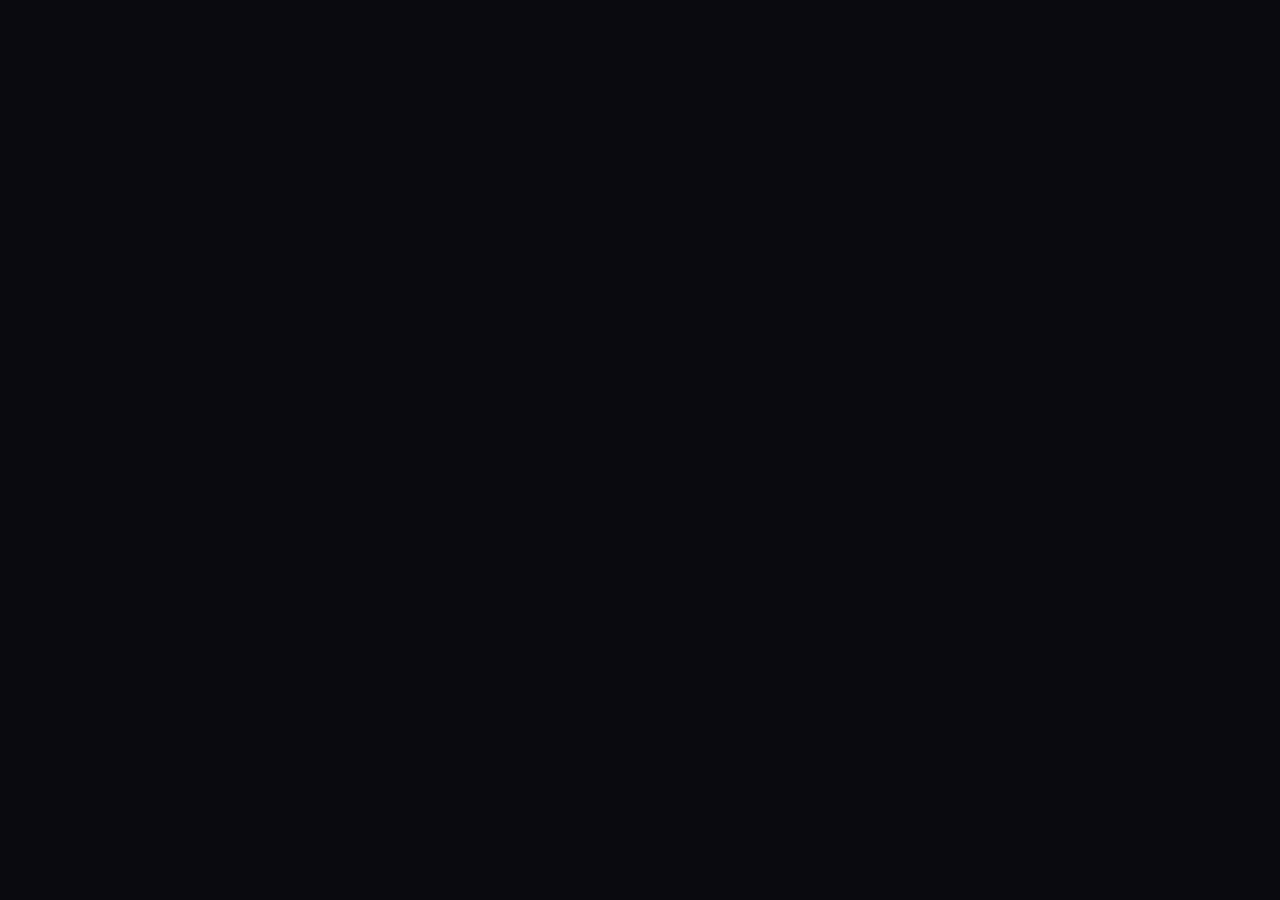
==== index.html @ d532cdcc "Initial commit - Sound Supply site" ====
<!DOCTYPE html>
<html lang="en">
<head>
    <meta charset="UTF-8">
    <meta name="viewport" content="width=device-width, initial-scale=1.0">
    <title>Sound Supply by Tuniverse | Music Production Services</title>
    <link href="https://fonts.googleapis.com/css2?family=Orbitron:wght@400;500;700;900&family=Inter:wght@300;400;500;600;700&family=Space+Grotesk:wght@400;500;600;700&display=swap" rel="stylesheet">
    <link rel="stylesheet" href="https://cdnjs.cloudflare.com/ajax/libs/font-awesome/6.4.0/css/all.min.css">
    <style>
        :root {
            --primary: #6366f1;
            --primary-light: #818cf8;
            --primary-dark: #4f46e5;
            --secondary: #06b6d4;
            --secondary-light: #67e8f9;
            --accent: #f472b6;
            --accent-light: #f9a8d4;
            --dark: #0a0a0f;
            --darker: #050508;
            --dark-elevated: #13131f;
            --dark-card: #1a1a2e;
            --light: #f8fafc;
            --gray-100: #f1f5f9;
            --gray-300: #cbd5e1;
            --gray-400: #94a3b8;
            --gray-500: #64748b;
            --gray-600: #475569;
            --success: #10b981;
            --warning: #f59e0b;
            --gradient-primary: linear-gradient(135deg, #6366f1 0%, #8b5cf6 50%, #06b6d4 100%);
            --gradient-secondary: linear-gradient(135deg, #06b6d4 0%, #67e8f9 100%);
            --gradient-accent: linear-gradient(135deg, #f472b6 0%, #f9a8d4 100%);
            --gradient-dark: linear-gradient(180deg, #0a0a0f 0%, #13131f 100%);
            --font-display: 'Orbitron', sans-serif;
            --font-body: 'Inter', sans-serif;
            --font-accent: 'Space Grotesk', sans-serif;
            --shadow-sm: 0 1px 2px rgba(0,0,0,0.3);
            --shadow-md: 0 4px 6px -1px rgba(0,0,0,0.4);
            --shadow-lg: 0 10px 15px -3px rgba(0,0,0,0.5);
            --shadow-xl: 0 20px 25px -5px rgba(0,0,0,0.6);
            --shadow-glow: 0 0 40px rgba(99,102,241,0.3);
            --shadow-glow-cyan: 0 0 40px rgba(6,182,212,0.3);
            --radius-sm: 8px;
            --radius-md: 12px;
            --radius-lg: 20px;
            --radius-xl: 28px;
        }

        * { margin: 0; padding: 0; box-sizing: border-box; }

        html { scroll-behavior: smooth; font-size: 16px; }

        body {
            font-family: var(--font-body);
            background-color: var(--dark);
            color: var(--light);
            line-height: 1.6;
            overflow-x: hidden;
            -webkit-font-smoothing: antialiased;
        }

        ::-webkit-scrollbar { width: 8px; }
        ::-webkit-scrollbar-track { background: var(--darker); }
        ::-webkit-scrollbar-thumb { background: var(--primary); border-radius: 4px; }
        ::-webkit-scrollbar-thumb:hover { background: var(--primary-light); }
        ::selection { background: var(--primary); color: white; }

        h1, h2, h3, h4 {
            font-family: var(--font-display);
            font-weight: 700;
            line-height: 1.1;
            letter-spacing: -0.02em;
        }

        h1 {
            font-size: clamp(2.8rem, 7vw, 5.5rem);
            font-weight: 900;
            text-transform: uppercase;
        }

        h2 { font-size: clamp(1.8rem, 4vw, 3rem); margin-bottom: 1.25rem; }
        h3 { font-size: clamp(1.2rem, 2.5vw, 1.6rem); margin-bottom: 0.75rem; }

        p { color: var(--gray-400); line-height: 1.7; }

        a { text-decoration: none; color: inherit; transition: all 0.3s cubic-bezier(0.4, 0, 0.2, 1); }

        .container { max-width: 1280px; margin: 0 auto; padding: 0 24px; }

        .text-gradient {
            background: var(--gradient-primary);
            -webkit-background-clip: text;
            -webkit-text-fill-color: transparent;
            background-clip: text;
        }

        .text-gradient-cyan {
            background: var(--gradient-secondary);
            -webkit-background-clip: text;
            -webkit-text-fill-color: transparent;
            background-clip: text;
        }

        .btn {
            display: inline-flex;
            align-items: center;
            justify-content: center;
            gap: 0.6rem;
            padding: 1rem 2rem;
            border-radius: var(--radius-xl);
            font-family: var(--font-accent);
            font-weight: 600;
            font-size: 0.95rem;
            text-transform: uppercase;
            letter-spacing: 1.5px;
            transition: all 0.4s cubic-bezier(0.4, 0, 0.2, 1);
            cursor: pointer;
            border: none;
            position: relative;
            overflow: hidden;
        }

        .btn::before {
            content: '';
            position: absolute;
            top: 0;
            left: -100%;
            width: 100%;
            height: 100%;
            background: linear-gradient(90deg, transparent, rgba(255,255,255,0.2), transparent);
            transition: left 0.6s;
        }

        .btn:hover::before { left: 100%; }

        .btn-primary {
            background: var(--gradient-primary);
            color: white;
            box-shadow: var(--shadow-glow);
        }

        .btn-primary:hover {
            transform: translateY(-3px);
            box-shadow: 0 0 60px rgba(99,102,241,0.5);
        }

        .btn-secondary {
            background: transparent;
            color: var(--light);
            border: 2px solid rgba(99,102,241,0.5);
            backdrop-filter: blur(10px);
        }

        .btn-secondary:hover {
            background: rgba(99,102,241,0.15);
            border-color: var(--primary);
            transform: translateY(-3px);
        }

        .btn-full { width: 100%; }

        .navbar {
            position: fixed;
            top: 0;
            width: 100%;
            background: rgba(10,10,15,0.8);
            backdrop-filter: blur(20px) saturate(180%);
            z-index: 1000;
            padding: 1rem 0;
            border-bottom: 1px solid rgba(99,102,241,0.1);
        }

        .nav-container {
            max-width: 1280px;
            margin: 0 auto;
            padding: 0 24px;
            display: flex;
            justify-content: space-between;
            align-items: center;
        }

        .logo {
            display: flex;
            align-items: center;
            gap: 0.75rem;
            font-family: var(--font-display);
            font-size: 1.4rem;
            font-weight: 700;
            color: var(--light);
        }

        .logo-icon {
            width: 42px;
            height: 42px;
            background: var(--gradient-primary);
            border-radius: var(--radius-md);
            display: flex;
            align-items: center;
            justify-content: center;
            font-size: 1.2rem;
            color: white;
            box-shadow: var(--shadow-glow);
        }

        .nav-links {
            display: flex;
            list-style: none;
            gap: 2.5rem;
            align-items: center;
        }

        .nav-links a {
            font-family: var(--font-accent);
            font-weight: 500;
            font-size: 0.9rem;
            text-transform: uppercase;
            letter-spacing: 1px;
            position: relative;
            padding: 0.5rem 0;
            color: var(--gray-300);
        }

        .nav-links a::after {
            content: '';
            position: absolute;
            bottom: 0;
            left: 0;
            width: 0;
            height: 2px;
            background: var(--gradient-primary);
            transition: width 0.3s ease;
        }

        .nav-links a:hover { color: var(--light); }
        .nav-links a:hover::after { width: 100%; }

        .mobile-menu-btn {
            display: none;
            background: none;
            border: none;
            color: var(--light);
            font-size: 1.5rem;
            cursor: pointer;
        }

        .hero {
            min-height: 100vh;
            display: flex;
            align-items: center;
            justify-content: center;
            padding: 140px 24px 100px;
            position: relative;
            overflow: hidden;
            background:
                radial-gradient(ellipse at 20% 50%, rgba(99,102,241,0.12) 0%, transparent 50%),
                radial-gradient(ellipse at 80% 80%, rgba(6,182,212,0.08) 0%, transparent 50%),
                radial-gradient(ellipse at 50% 100%, rgba(244,114,182,0.05) 0%, transparent 50%),
                var(--darker);
        }

        .hero-grid {
            position: absolute;
            inset: 0;
            background-image:
                linear-gradient(rgba(99,102,241,0.03) 1px, transparent 1px),
                linear-gradient(90deg, rgba(99,102,241,0.03) 1px, transparent 1px);
            background-size: 60px 60px;
            mask-image: radial-gradient(ellipse at center, black 40%, transparent 80%);
        }

        .hero-content {
            max-width: 900px;
            text-align: center;
            z-index: 2;
            position: relative;
        }

        .hero-badge {
            display: inline-flex;
            align-items: center;
            gap: 0.5rem;
            padding: 0.6rem 1.5rem;
            background: rgba(99,102,241,0.15);
            border: 1px solid rgba(99,102,241,0.3);
            border-radius: var(--radius-xl);
            font-family: var(--font-accent);
            font-size: 0.8rem;
            color: var(--primary-light);
            margin-bottom: 2rem;
            text-transform: uppercase;
            letter-spacing: 2px;
            backdrop-filter: blur(10px);
        }

        .hero-badge i { color: var(--secondary); }

        .hero h1 {
            margin-bottom: 1.25rem;
            text-shadow: 0 0 80px rgba(99,102,241,0.3);
        }

        .hero-subtitle {
            font-family: var(--font-display);
            font-size: clamp(1rem, 2.5vw, 1.4rem);
            color: var(--secondary);
            margin-bottom: 1.5rem;
            letter-spacing: 4px;
            text-transform: uppercase;
            font-weight: 500;
        }

        .hero-description {
            font-size: 1.15rem;
            color: var(--gray-400);
            max-width: 650px;
            margin: 0 auto 2.5rem;
            line-height: 1.8;
        }

        .hero-buttons {
            display: flex;
            gap: 1rem;
            justify-content: center;
            flex-wrap: wrap;
            margin-bottom: 3rem;
        }

        .hero-stats {
            display: flex;
            justify-content: center;
            gap: 3rem;
            flex-wrap: wrap;
        }

        .stat-item { text-align: center; }

        .stat-number {
            font-family: var(--font-display);
            font-size: 2rem;
            font-weight: 900;
            color: var(--primary-light);
        }

        .stat-label {
            font-family: var(--font-accent);
            font-size: 0.8rem;
            color: var(--gray-500);
            text-transform: uppercase;
            letter-spacing: 1px;
        }

        .hero-visual {
            position: absolute;
            bottom: 8%;
            left: 50%;
            transform: translateX(-50%);
            opacity: 0.25;
            z-index: 1;
        }

        .sound-wave {
            display: flex;
            align-items: center;
            gap: 6px;
            height: 80px;
        }

        .sound-wave span {
            width: 5px;
            background: var(--gradient-primary);
            border-radius: 3px;
            animation: wave 1.4s ease-in-out infinite;
        }

        .sound-wave span:nth-child(1) { height: 15%; animation-delay: 0s; }
        .sound-wave span:nth-child(2) { height: 35%; animation-delay: 0.1s; }
        .sound-wave span:nth-child(3) { height: 55%; animation-delay: 0.2s; }
        .sound-wave span:nth-child(4) { height: 75%; animation-delay: 0.3s; }
        .sound-wave span:nth-child(5) { height: 100%; animation-delay: 0.4s; }
        .sound-wave span:nth-child(6) { height: 100%; animation-delay: 0.5s; }
        .sound-wave span:nth-child(7) { height: 75%; animation-delay: 0.6s; }
        .sound-wave span:nth-child(8) { height: 55%; animation-delay: 0.7s; }
        .sound-wave span:nth-child(9) { height: 35%; animation-delay: 0.8s; }
        .sound-wave span:nth-child(10) { height: 15%; animation-delay: 0.9s; }

        @keyframes wave {
            0%, 100% { transform: scaleY(0.4); opacity: 0.4; }
            50% { transform: scaleY(1); opacity: 1; }
        }

        .section-header {
            text-align: center;
            margin-bottom: 4rem;
            max-width: 700px;
            margin-left: auto;
            margin-right: auto;
        }

        .section-header h2 { margin-bottom: 1rem; }
        .section-header p { font-size: 1.1rem; color: var(--gray-400); }

        .section-label {
            display: inline-flex;
            align-items: center;
            gap: 0.5rem;
            font-family: var(--font-accent);
            font-size: 0.8rem;
            text-transform: uppercase;
            letter-spacing: 3px;
            color: var(--primary-light);
            margin-bottom: 1rem;
        }

        .section-label::before {
            content: '';
            width: 30px;
            height: 2px;
            background: var(--gradient-primary);
        }

        .services {
            padding: 120px 0;
            background: var(--dark);
            position: relative;
        }

        .services::before {
            content: '';
            position: absolute;
            top: 0;
            left: 0;
            right: 0;
            height: 1px;
            background: linear-gradient(90deg, transparent, var(--primary), transparent);
        }

        .services-grid {
            display: grid;
            grid-template-columns: repeat(auto-fit, minmax(300px, 1fr));
            gap: 2rem;
        }

        .service-card {
            background: var(--dark-card);
            border: 1px solid rgba(99,102,241,0.12);
            border-radius: var(--radius-lg);
            padding: 2.5rem;
            position: relative;
            transition: all 0.5s cubic-bezier(0.4, 0, 0.2, 1);
            overflow: hidden;
        }

        .service-card::before {
            content: '';
            position: absolute;
            top: 0;
            left: 0;
            right: 0;
            height: 3px;
            background: var(--gradient-primary);
            transform: scaleX(0);
            transition: transform 0.5s ease;
        }

        .service-card:hover {
            transform: translateY(-8px);
            border-color: rgba(99,102,241,0.3);
            box-shadow: var(--shadow-glow);
        }

        .service-card:hover::before { transform: scaleX(1); }

        .service-card.featured {
            border-color: rgba(6,182,212,0.3);
            background: linear-gradient(180deg, rgba(6,182,212,0.05) 0%, var(--dark-card) 100%);
        }

        .service-card.featured::before { background: var(--gradient-secondary); }
        .service-card.featured:hover { box-shadow: var(--shadow-glow-cyan); }

        .service-badge {
            position: absolute;
            top: 1.25rem;
            right: 1.25rem;
            background: var(--gradient-secondary);
            color: var(--dark);
            padding: 0.35rem 1rem;
            border-radius: var(--radius-xl);
            font-family: var(--font-accent);
            font-size: 0.7rem;
            font-weight: 700;
            text-transform: uppercase;
            letter-spacing: 1px;
        }

        .service-icon {
            width: 64px;
            height: 64px;
            background: var(--gradient-primary);
            border-radius: var(--radius-md);
            display: flex;
            align-items: center;
            justify-content: center;
            margin-bottom: 1.5rem;
            font-size: 1.5rem;
            color: white;
            box-shadow: var(--shadow-glow);
        }

        .service-card.featured .service-icon {
            background: var(--gradient-secondary);
            box-shadow: var(--shadow-glow-cyan);
        }

        .service-card h3 {
            font-size: 1.4rem;
            margin-bottom: 0.75rem;
            color: var(--light);
        }

        .service-card > p {
            color: var(--gray-400);
            margin-bottom: 1.5rem;
            font-size: 0.95rem;
            line-height: 1.7;
        }

        .price-tag, .price-range {
            margin-bottom: 1.5rem;
            padding-bottom: 1.5rem;
            border-bottom: 1px solid rgba(255,255,255,0.05);
        }

        .price {
            font-family: var(--font-display);
            font-size: 2.2rem;
            font-weight: 900;
            color: var(--secondary);
        }

        .unit {
            color: var(--gray-500);
            font-size: 0.85rem;
            margin-left: 0.5rem;
            font-family: var(--font-accent);
        }

        .price-item { margin-bottom: 0.5rem; }

        .features {
            list-style: none;
            margin-top: 1.5rem;
        }

        .features li {
            display: flex;
            align-items: center;
            gap: 0.75rem;
            margin-bottom: 0.75rem;
            color: var(--gray-300);
            font-size: 0.9rem;
        }

        .features i {
            color: var(--secondary);
            font-size: 0.8rem;
        }

        .service-payment {
            margin-top: 1.5rem;
            padding-top: 1.5rem;
            border-top: 1px solid rgba(255,255,255,0.05);
        }

        .payment-label {
            font-family: var(--font-accent);
            font-size: 0.75rem;
            text-transform: uppercase;
            letter-spacing: 1px;
            color: var(--gray-500);
            margin-bottom: 0.75rem;
        }

        .payment-methods-row {
            display: flex;
            gap: 0.5rem;
            align-items: center;
            margin-bottom: 1rem;
            flex-wrap: wrap;
        }

        .payment-method-icon {
            height: 28px;
            width: auto;
            opacity: 0.8;
            transition: opacity 0.3s;
        }

        .payment-method-icon:hover { opacity: 1; }

        .pay-btn {
            display: inline-flex;
            align-items: center;
            justify-content: center;
            gap: 0.5rem;
            width: 100%;
            padding: 0.875rem;
            border-radius: var(--radius-md);
            font-family: var(--font-accent);
            font-weight: 600;
            font-size: 0.85rem;
            text-transform: uppercase;
            letter-spacing: 1px;
            transition: all 0.3s ease;
            cursor: pointer;
            border: none;
        }

        .pay-btn-stripe {
            background: #635BFF;
            color: white;
        }

        .pay-btn-stripe:hover {
            background: #7c73ff;
            transform: translateY(-2px);
            box-shadow: 0 8px 20px rgba(99,91,255,0.3);
        }

        .pay-btn-paypal {
            background: #0070BA;
            color: white;
            margin-top: 0.5rem;
        }

        .pay-btn-paypal:hover {
            background: #0089e0;
            transform: translateY(-2px);
            box-shadow: 0 8px 20px rgba(0,112,186,0.3);
        }

        .pay-btn i { font-size: 1rem; }

        .trust-section {
            padding: 60px 0;
            background: var(--darker);
            border-top: 1px solid rgba(99,102,241,0.1);
            border-bottom: 1px solid rgba(99,102,241,0.1);
        }

        .trust-content {
            display: flex;
            flex-direction: column;
            align-items: center;
            gap: 1.5rem;
        }

        .trust-title {
            font-family: var(--font-accent);
            font-size: 0.85rem;
            text-
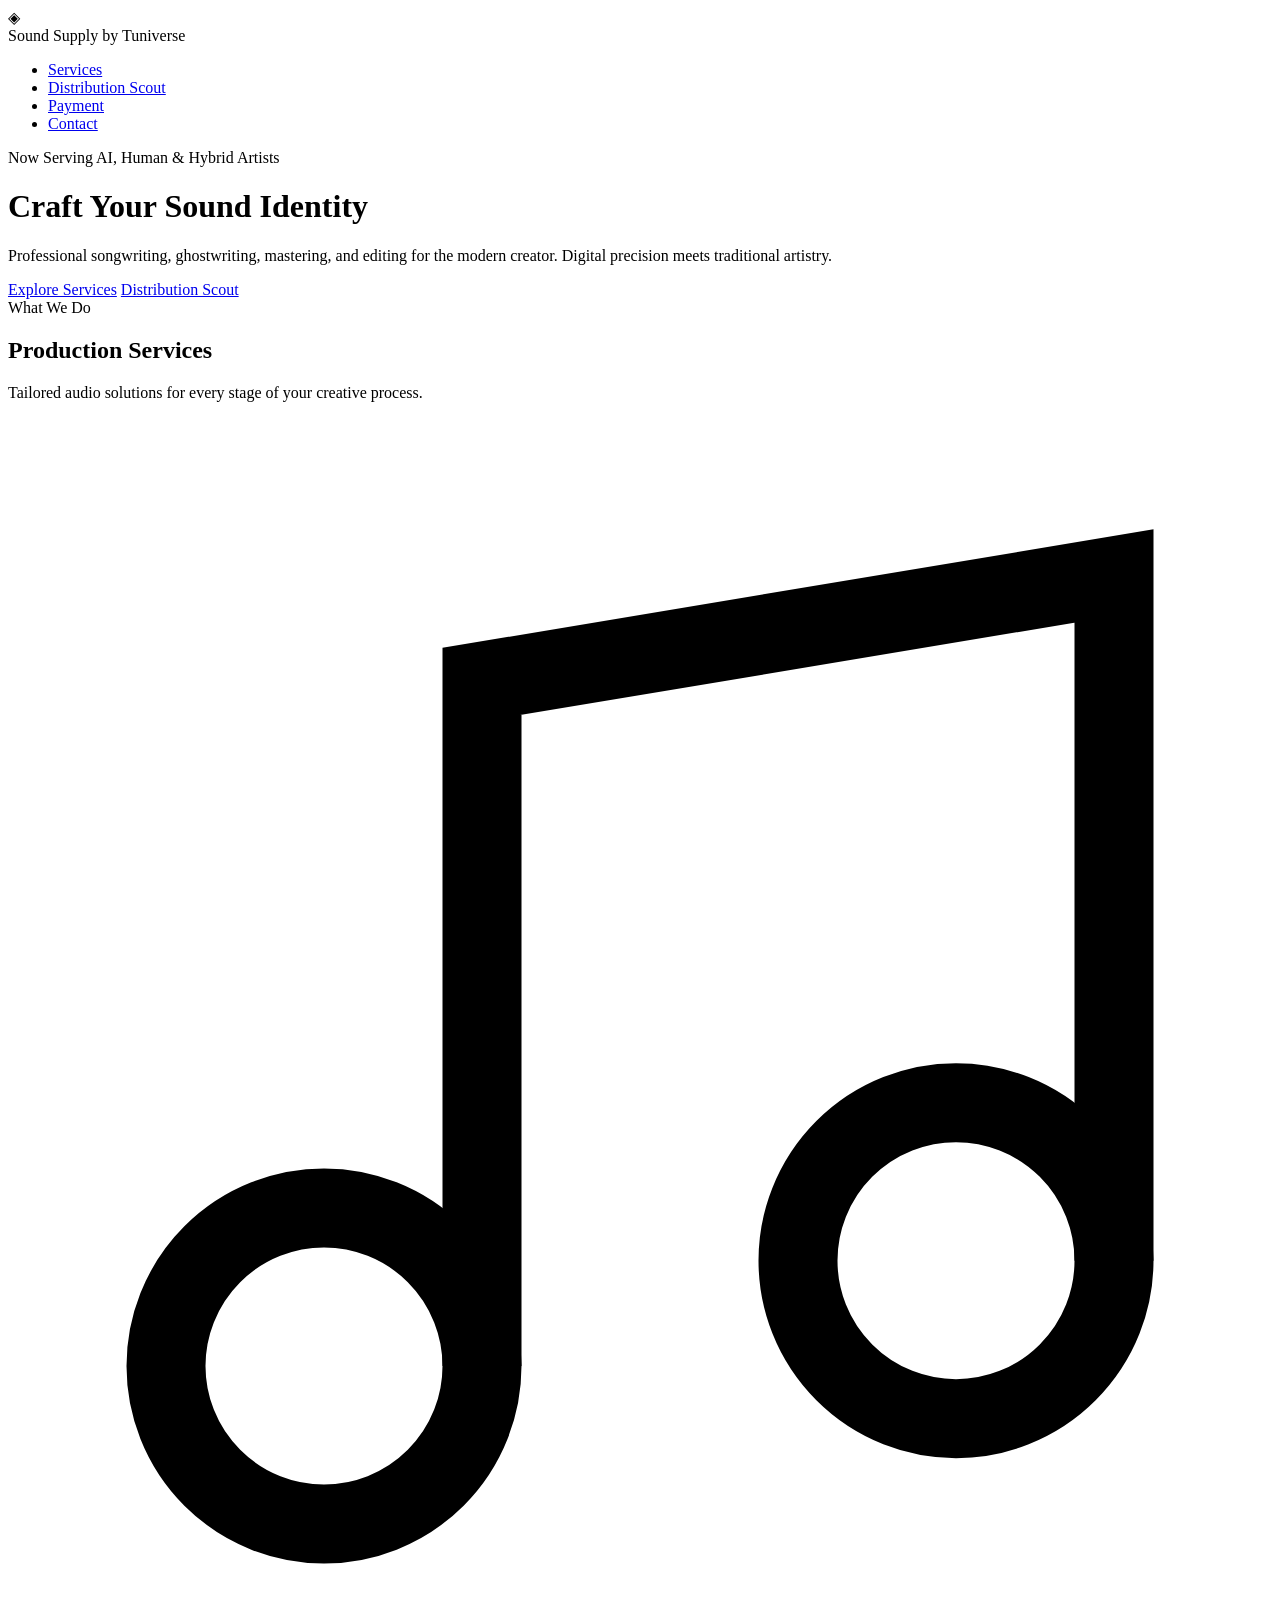
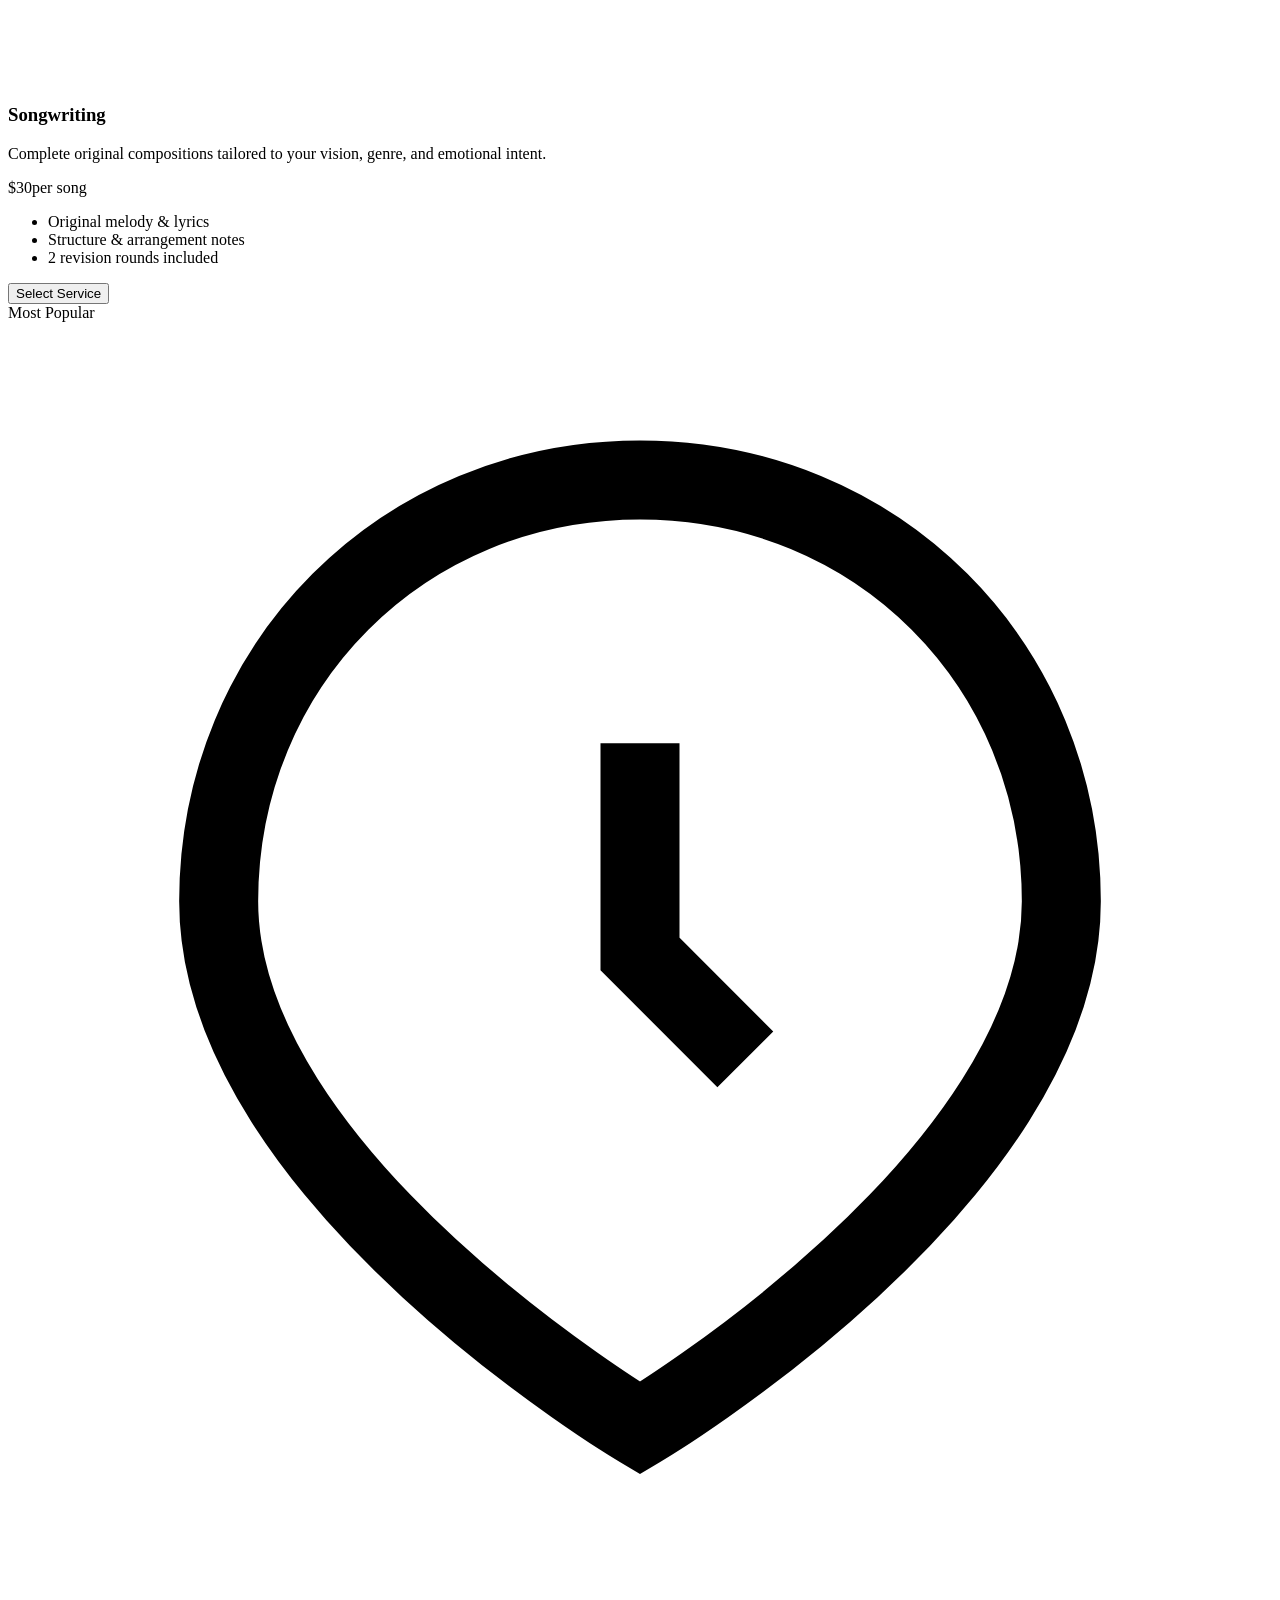
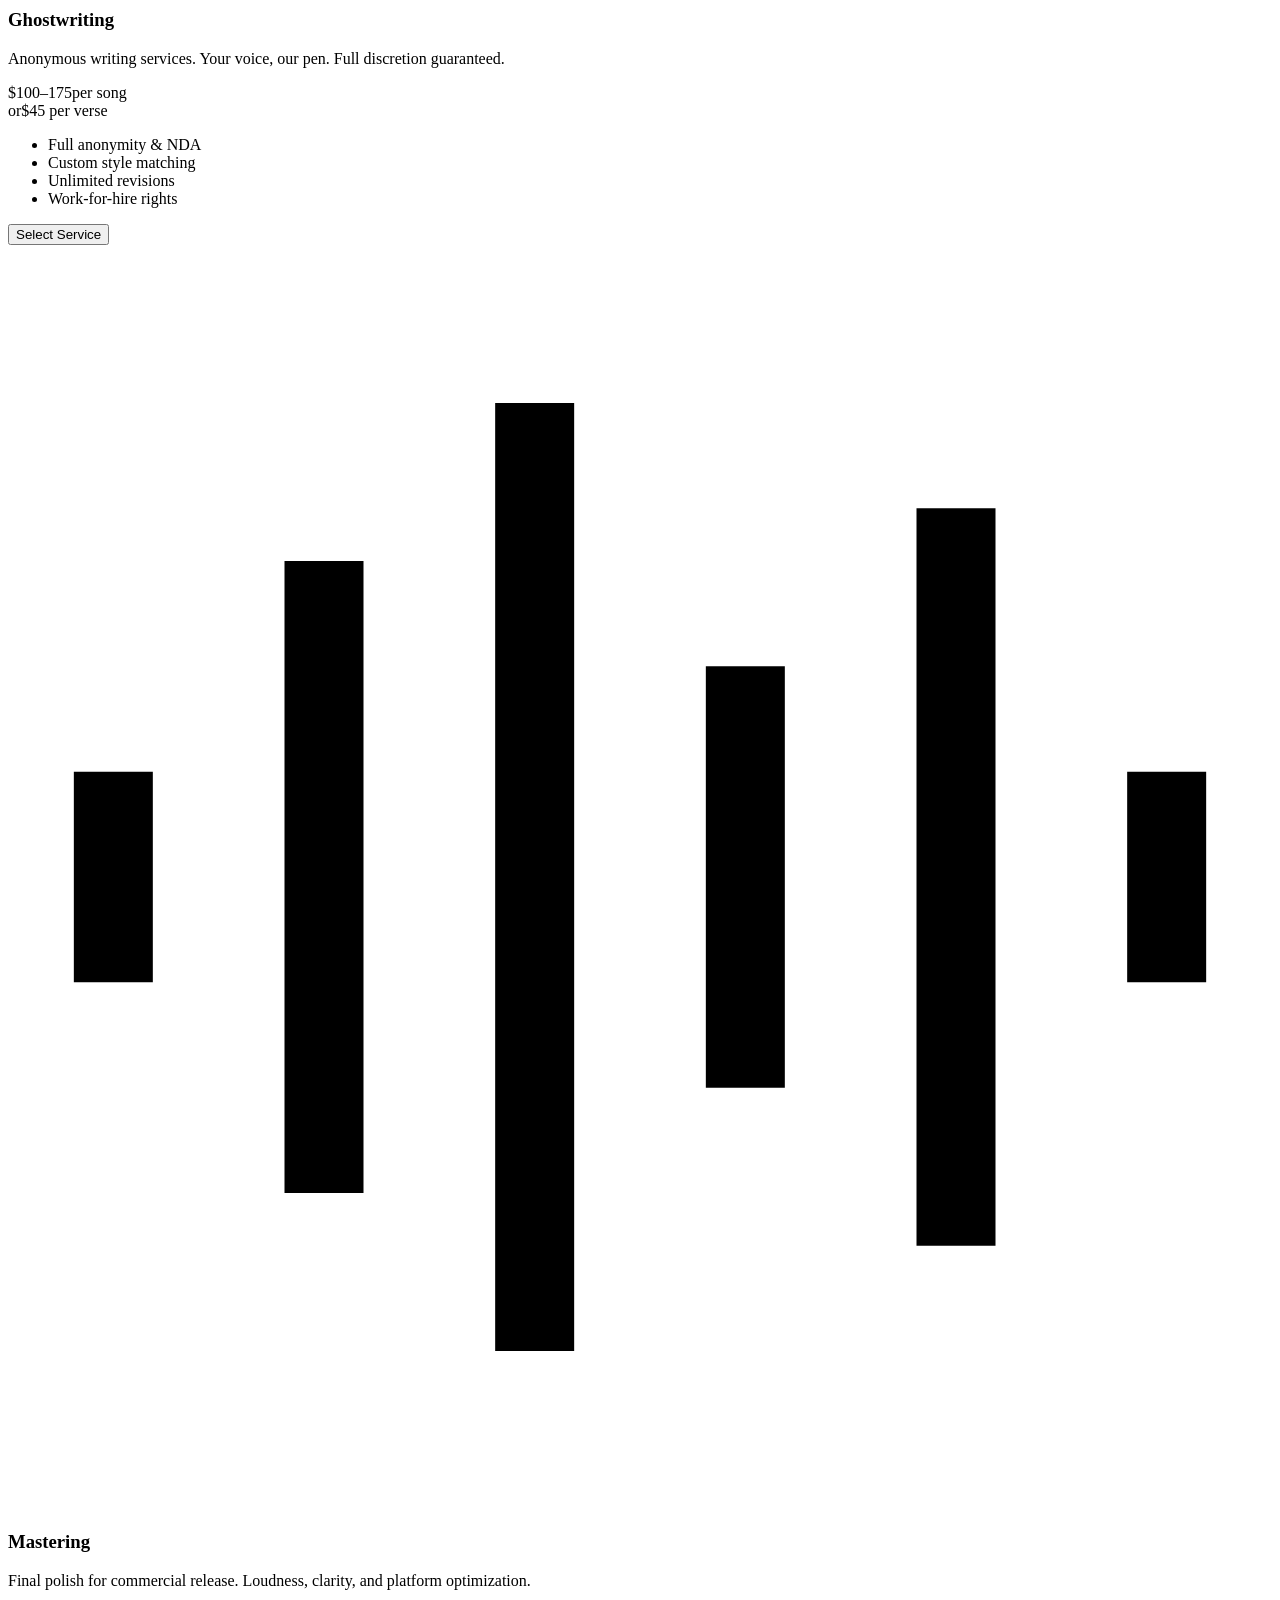
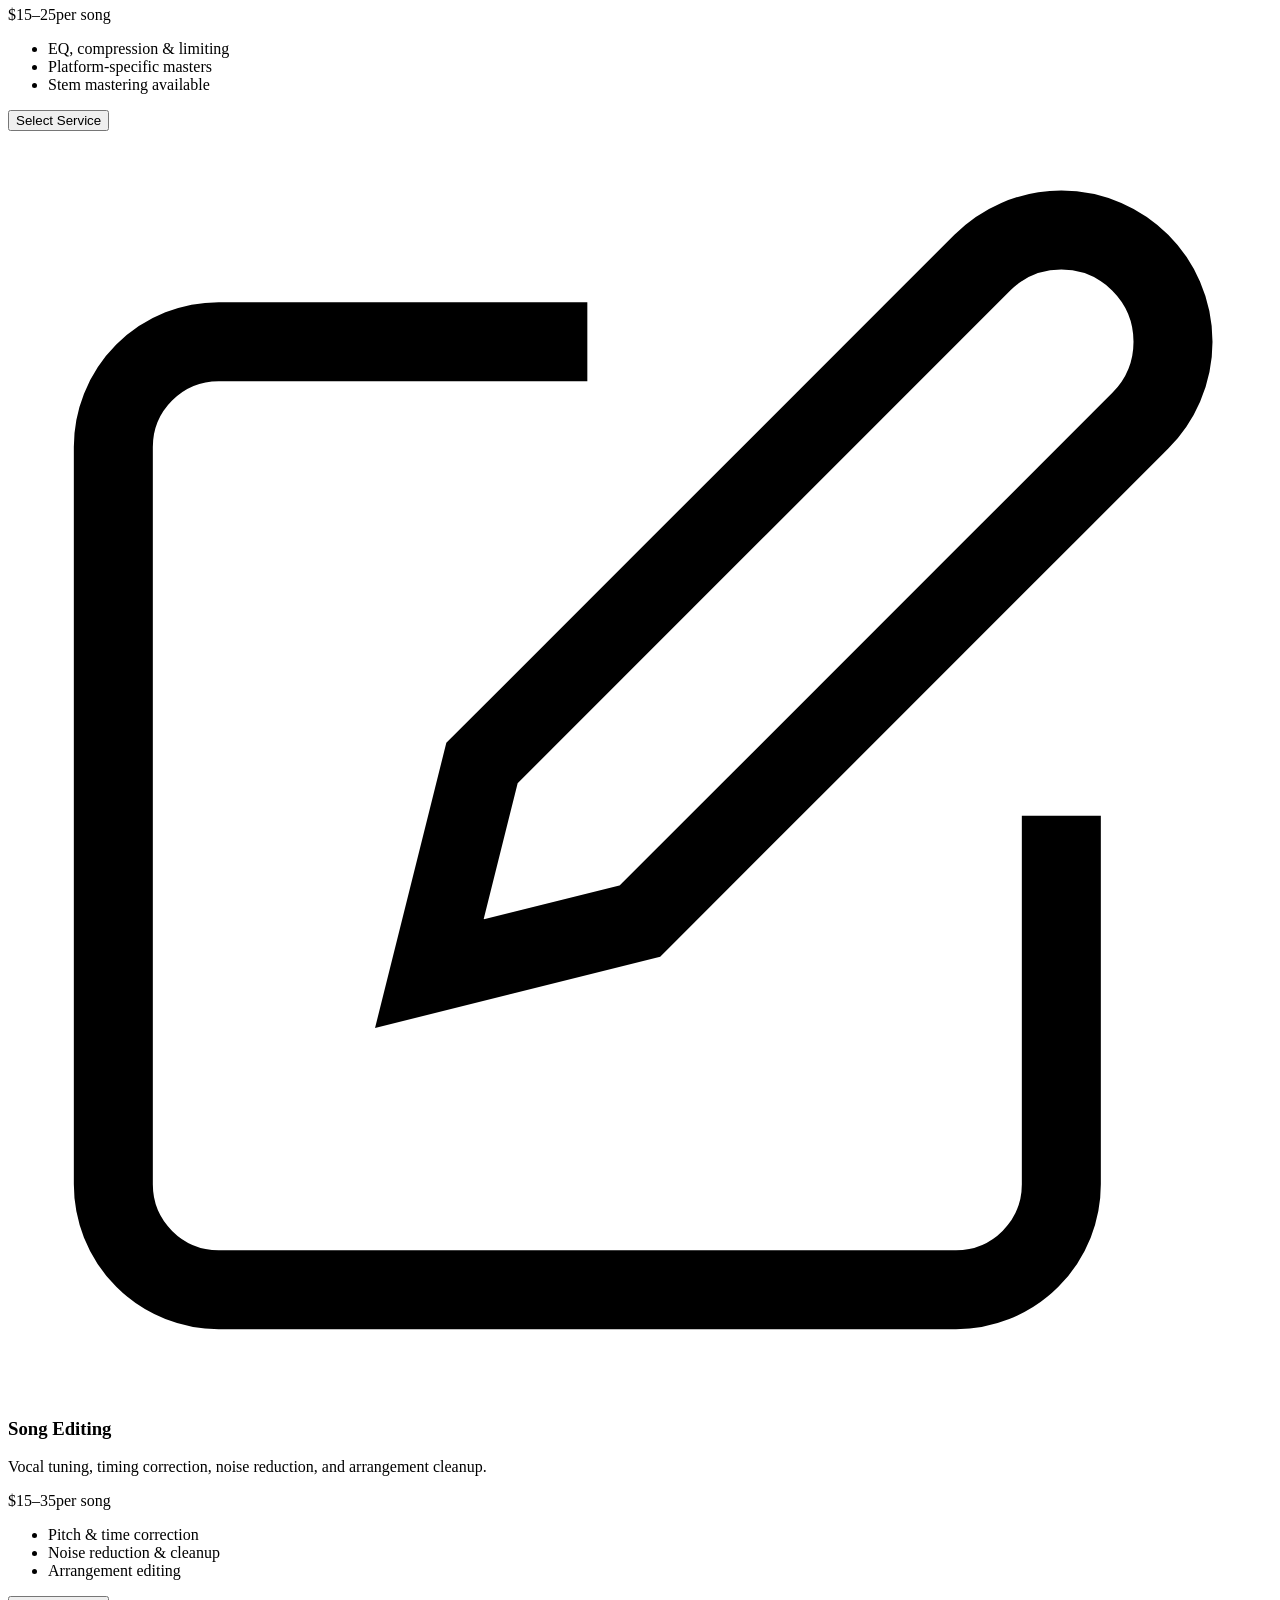
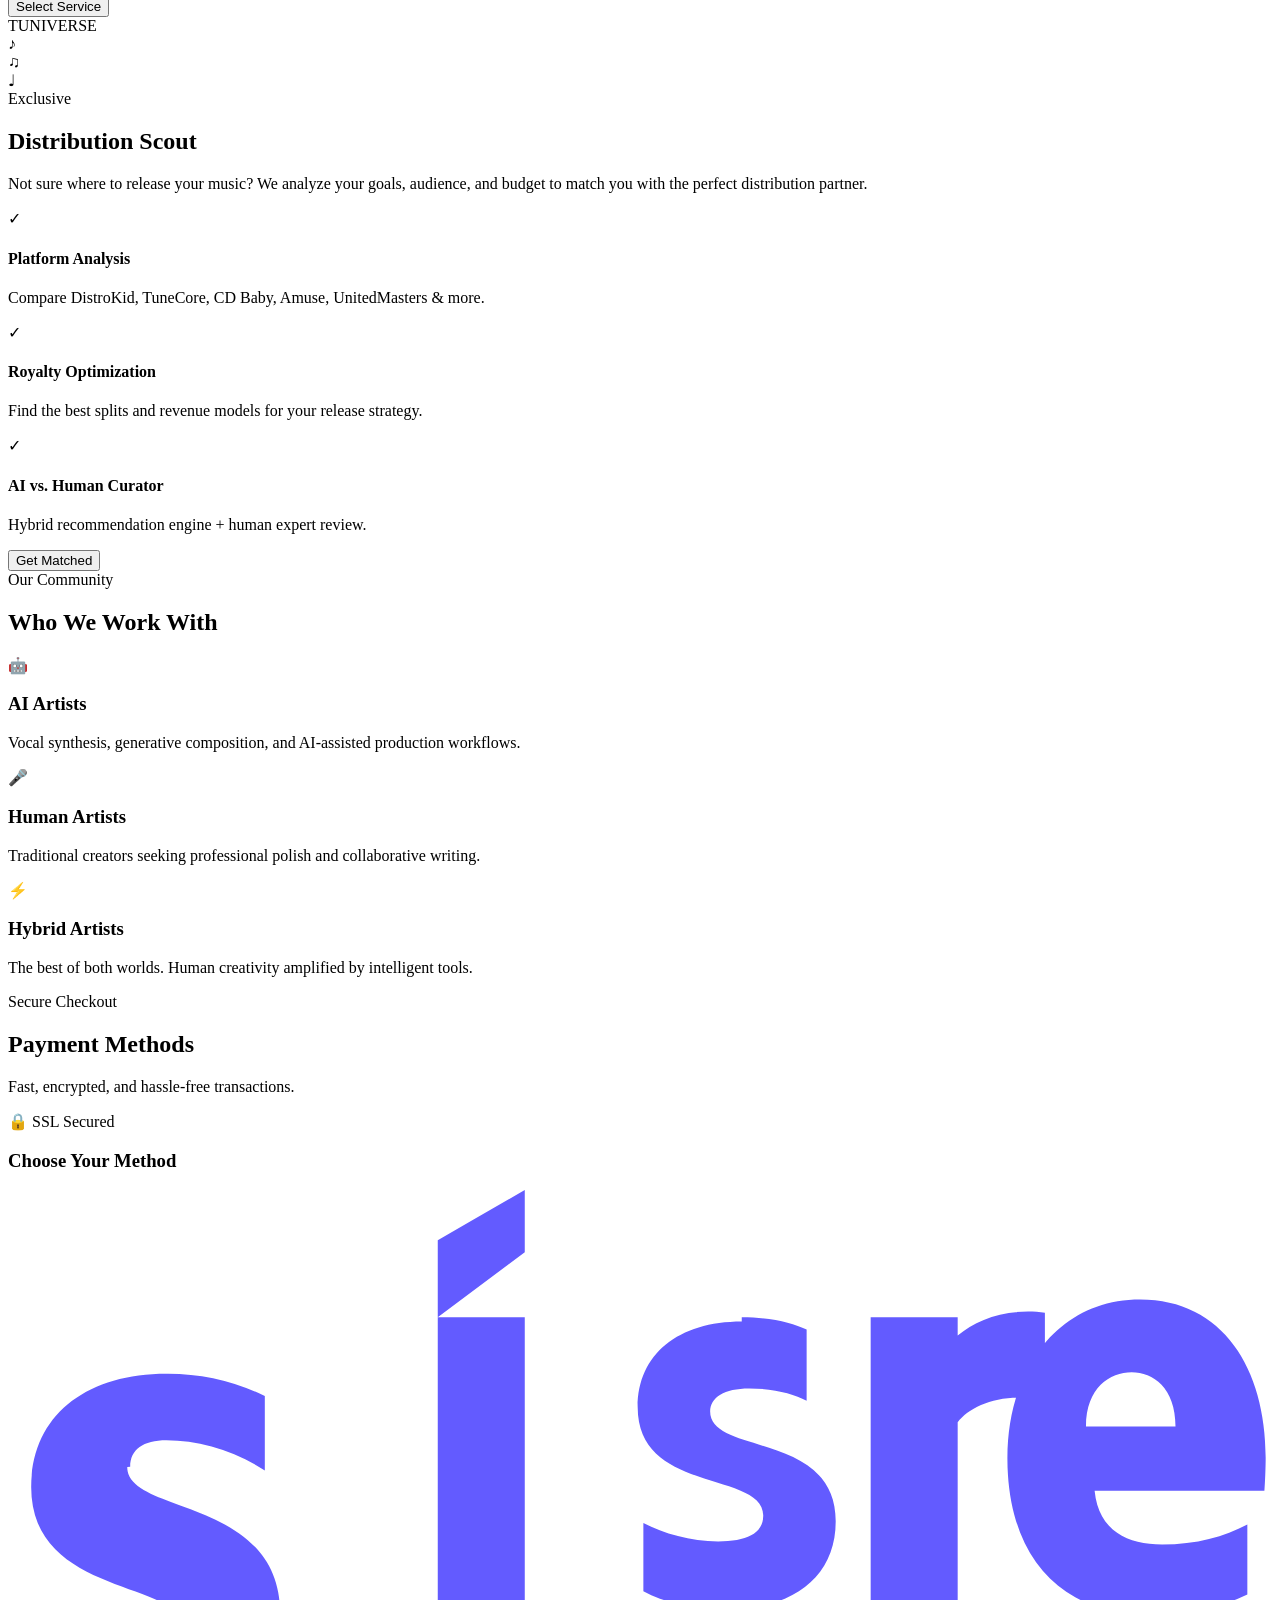
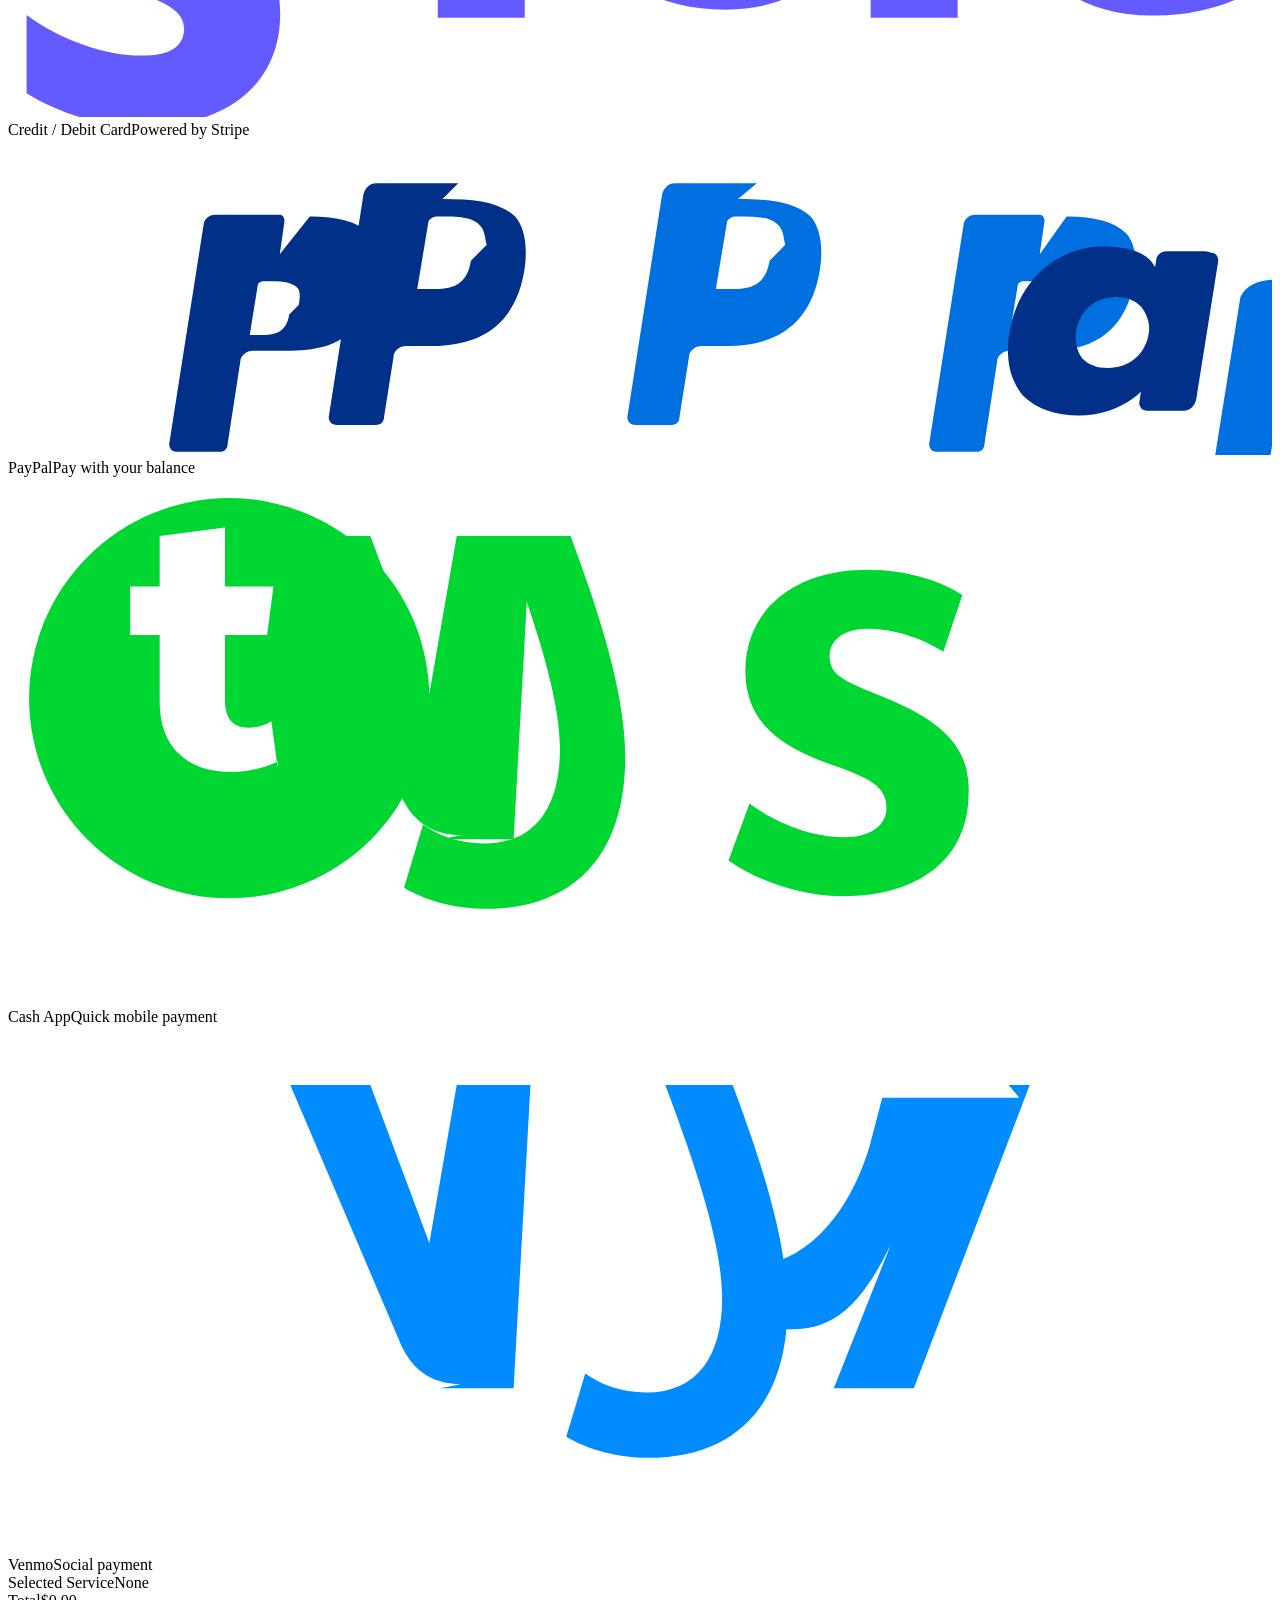
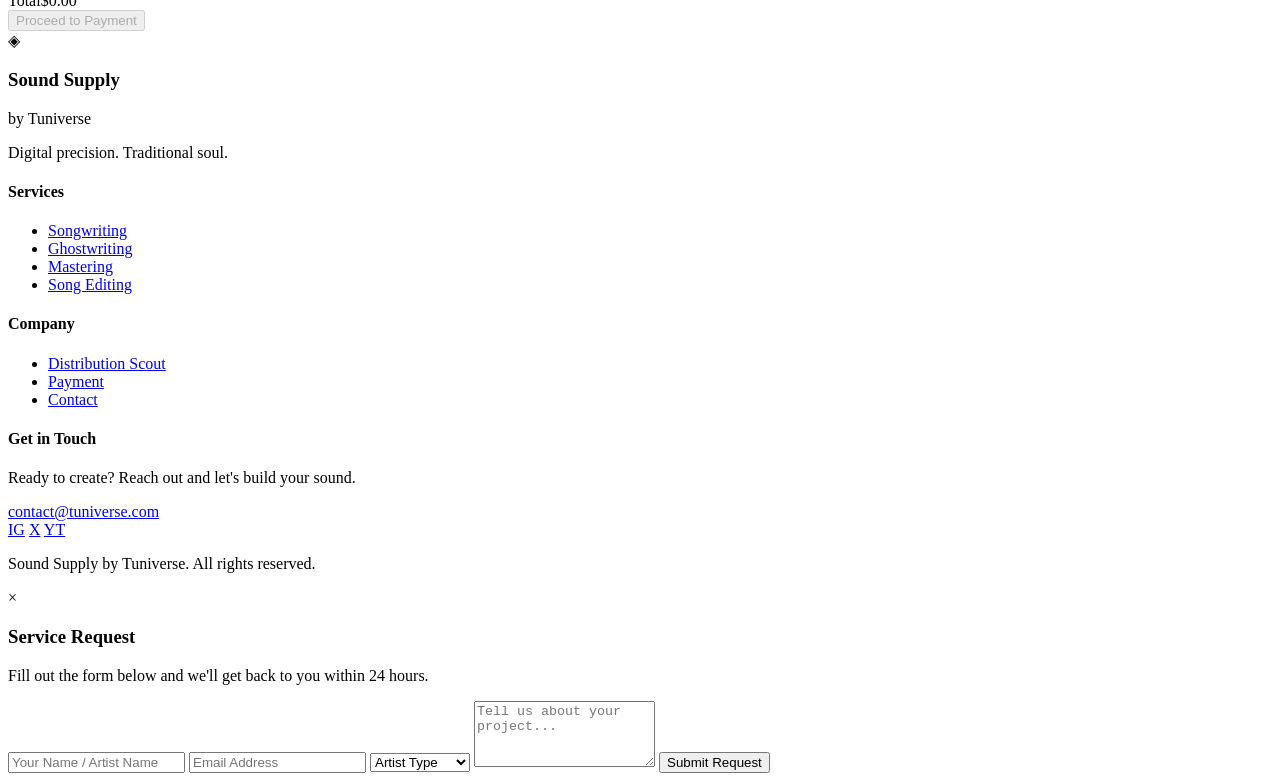
==== commit 821031af: "Replace with complete index.html + add script.js" ====
--- a/index.html
+++ b/index.html
@@ -3,659 +3,324 @@
 <head>
     <meta charset="UTF-8">
     <meta name="viewport" content="width=device-width, initial-scale=1.0">
-    <title>Sound Supply by Tuniverse | Music Production Services</title>
-    <link href="https://fonts.googleapis.com/css2?family=Orbitron:wght@400;500;700;900&family=Inter:wght@300;400;500;600;700&family=Space+Grotesk:wght@400;500;600;700&display=swap" rel="stylesheet">
-    <link rel="stylesheet" href="https://cdnjs.cloudflare.com/ajax/libs/font-awesome/6.4.0/css/all.min.css">
-    <style>
-        :root {
-            --primary: #6366f1;
-            --primary-light: #818cf8;
-            --primary-dark: #4f46e5;
-            --secondary: #06b6d4;
-            --secondary-light: #67e8f9;
-            --accent: #f472b6;
-            --accent-light: #f9a8d4;
-            --dark: #0a0a0f;
-            --darker: #050508;
-            --dark-elevated: #13131f;
-            --dark-card: #1a1a2e;
-            --light: #f8fafc;
-            --gray-100: #f1f5f9;
-            --gray-300: #cbd5e1;
-            --gray-400: #94a3b8;
-            --gray-500: #64748b;
-            --gray-600: #475569;
-            --success: #10b981;
-            --warning: #f59e0b;
-            --gradient-primary: linear-gradient(135deg, #6366f1 0%, #8b5cf6 50%, #06b6d4 100%);
-            --gradient-secondary: linear-gradient(135deg, #06b6d4 0%, #67e8f9 100%);
-            --gradient-accent: linear-gradient(135deg, #f472b6 0%, #f9a8d4 100%);
-            --gradient-dark: linear-gradient(180deg, #0a0a0f 0%, #13131f 100%);
-            --font-display: 'Orbitron', sans-serif;
-            --font-body: 'Inter', sans-serif;
-            --font-accent: 'Space Grotesk', sans-serif;
-            --shadow-sm: 0 1px 2px rgba(0,0,0,0.3);
-            --shadow-md: 0 4px 6px -1px rgba(0,0,0,0.4);
-            --shadow-lg: 0 10px 15px -3px rgba(0,0,0,0.5);
-            --shadow-xl: 0 20px 25px -5px rgba(0,0,0,0.6);
-            --shadow-glow: 0 0 40px rgba(99,102,241,0.3);
-            --shadow-glow-cyan: 0 0 40px rgba(6,182,212,0.3);
-            --radius-sm: 8px;
-            --radius-md: 12px;
-            --radius-lg: 20px;
-            --radius-xl: 28px;
-        }
-
-        * { margin: 0; padding: 0; box-sizing: border-box; }
-
-        html { scroll-behavior: smooth; font-size: 16px; }
-
-        body {
-            font-family: var(--font-body);
-            background-color: var(--dark);
-            color: var(--light);
-            line-height: 1.6;
-            overflow-x: hidden;
-            -webkit-font-smoothing: antialiased;
-        }
-
-        ::-webkit-scrollbar { width: 8px; }
-        ::-webkit-scrollbar-track { background: var(--darker); }
-        ::-webkit-scrollbar-thumb { background: var(--primary); border-radius: 4px; }
-        ::-webkit-scrollbar-thumb:hover { background: var(--primary-light); }
-        ::selection { background: var(--primary); color: white; }
-
-        h1, h2, h3, h4 {
-            font-family: var(--font-display);
-            font-weight: 700;
-            line-height: 1.1;
-            letter-spacing: -0.02em;
-        }
-
-        h1 {
-            font-size: clamp(2.8rem, 7vw, 5.5rem);
-            font-weight: 900;
-            text-transform: uppercase;
-        }
-
-        h2 { font-size: clamp(1.8rem, 4vw, 3rem); margin-bottom: 1.25rem; }
-        h3 { font-size: clamp(1.2rem, 2.5vw, 1.6rem); margin-bottom: 0.75rem; }
-
-        p { color: var(--gray-400); line-height: 1.7; }
-
-        a { text-decoration: none; color: inherit; transition: all 0.3s cubic-bezier(0.4, 0, 0.2, 1); }
-
-        .container { max-width: 1280px; margin: 0 auto; padding: 0 24px; }
-
-        .text-gradient {
-            background: var(--gradient-primary);
-            -webkit-background-clip: text;
-            -webkit-text-fill-color: transparent;
-            background-clip: text;
-        }
-
-        .text-gradient-cyan {
-            background: var(--gradient-secondary);
-            -webkit-background-clip: text;
-            -webkit-text-fill-color: transparent;
-            background-clip: text;
-        }
-
-        .btn {
-            display: inline-flex;
-            align-items: center;
-            justify-content: center;
-            gap: 0.6rem;
-            padding: 1rem 2rem;
-            border-radius: var(--radius-xl);
-            font-family: var(--font-accent);
-            font-weight: 600;
-            font-size: 0.95rem;
-            text-transform: uppercase;
-            letter-spacing: 1.5px;
-            transition: all 0.4s cubic-bezier(0.4, 0, 0.2, 1);
-            cursor: pointer;
-            border: none;
-            position: relative;
-            overflow: hidden;
-        }
-
-        .btn::before {
-            content: '';
-            position: absolute;
-            top: 0;
-            left: -100%;
-            width: 100%;
-            height: 100%;
-            background: linear-gradient(90deg, transparent, rgba(255,255,255,0.2), transparent);
-            transition: left 0.6s;
-        }
-
-        .btn:hover::before { left: 100%; }
-
-        .btn-primary {
-            background: var(--gradient-primary);
-            color: white;
-            box-shadow: var(--shadow-glow);
-        }
-
-        .btn-primary:hover {
-            transform: translateY(-3px);
-            box-shadow: 0 0 60px rgba(99,102,241,0.5);
-        }
-
-        .btn-secondary {
-            background: transparent;
-            color: var(--light);
-            border: 2px solid rgba(99,102,241,0.5);
-            backdrop-filter: blur(10px);
-        }
-
-        .btn-secondary:hover {
-            background: rgba(99,102,241,0.15);
-            border-color: var(--primary);
-            transform: translateY(-3px);
-        }
-
-        .btn-full { width: 100%; }
-
-        .navbar {
-            position: fixed;
-            top: 0;
-            width: 100%;
-            background: rgba(10,10,15,0.8);
-            backdrop-filter: blur(20px) saturate(180%);
-            z-index: 1000;
-            padding: 1rem 0;
-            border-bottom: 1px solid rgba(99,102,241,0.1);
-        }
-
-        .nav-container {
-            max-width: 1280px;
-            margin: 0 auto;
-            padding: 0 24px;
-            display: flex;
-            justify-content: space-between;
-            align-items: center;
-        }
-
-        .logo {
-            display: flex;
-            align-items: center;
-            gap: 0.75rem;
-            font-family: var(--font-display);
-            font-size: 1.4rem;
-            font-weight: 700;
-            color: var(--light);
-        }
-
-        .logo-icon {
-            width: 42px;
-            height: 42px;
-            background: var(--gradient-primary);
-            border-radius: var(--radius-md);
-            display: flex;
-            align-items: center;
-            justify-content: center;
-            font-size: 1.2rem;
-            color: white;
-            box-shadow: var(--shadow-glow);
-        }
-
-        .nav-links {
-            display: flex;
-            list-style: none;
-            gap: 2.5rem;
-            align-items: center;
-        }
-
-        .nav-links a {
-            font-family: var(--font-accent);
-            font-weight: 500;
-            font-size: 0.9rem;
-            text-transform: uppercase;
-            letter-spacing: 1px;
-            position: relative;
-            padding: 0.5rem 0;
-            color: var(--gray-300);
-        }
-
-        .nav-links a::after {
-            content: '';
-            position: absolute;
-            bottom: 0;
-            left: 0;
-            width: 0;
-            height: 2px;
-            background: var(--gradient-primary);
-            transition: width 0.3s ease;
-        }
-
-        .nav-links a:hover { color: var(--light); }
-        .nav-links a:hover::after { width: 100%; }
-
-        .mobile-menu-btn {
-            display: none;
-            background: none;
-            border: none;
-            color: var(--light);
-            font-size: 1.5rem;
-            cursor: pointer;
-        }
-
-        .hero {
-            min-height: 100vh;
-            display: flex;
-            align-items: center;
-            justify-content: center;
-            padding: 140px 24px 100px;
-            position: relative;
-            overflow: hidden;
-            background:
-                radial-gradient(ellipse at 20% 50%, rgba(99,102,241,0.12) 0%, transparent 50%),
-                radial-gradient(ellipse at 80% 80%, rgba(6,182,212,0.08) 0%, transparent 50%),
-                radial-gradient(ellipse at 50% 100%, rgba(244,114,182,0.05) 0%, transparent 50%),
-                var(--darker);
-        }
-
-        .hero-grid {
-            position: absolute;
-            inset: 0;
-            background-image:
-                linear-gradient(rgba(99,102,241,0.03) 1px, transparent 1px),
-                linear-gradient(90deg, rgba(99,102,241,0.03) 1px, transparent 1px);
-            background-size: 60px 60px;
-            mask-image: radial-gradient(ellipse at center, black 40%, transparent 80%);
-        }
-
-        .hero-content {
-            max-width: 900px;
-            text-align: center;
-            z-index: 2;
-            position: relative;
-        }
-
-        .hero-badge {
-            display: inline-flex;
-            align-items: center;
-            gap: 0.5rem;
-            padding: 0.6rem 1.5rem;
-            background: rgba(99,102,241,0.15);
-            border: 1px solid rgba(99,102,241,0.3);
-            border-radius: var(--radius-xl);
-            font-family: var(--font-accent);
-            font-size: 0.8rem;
-            color: var(--primary-light);
-            margin-bottom: 2rem;
-            text-transform: uppercase;
-            letter-spacing: 2px;
-            backdrop-filter: blur(10px);
-        }
-
-        .hero-badge i { color: var(--secondary); }
-
-        .hero h1 {
-            margin-bottom: 1.25rem;
-            text-shadow: 0 0 80px rgba(99,102,241,0.3);
-        }
-
-        .hero-subtitle {
-            font-family: var(--font-display);
-            font-size: clamp(1rem, 2.5vw, 1.4rem);
-            color: var(--secondary);
-            margin-bottom: 1.5rem;
-            letter-spacing: 4px;
-            text-transform: uppercase;
-            font-weight: 500;
-        }
-
-        .hero-description {
-            font-size: 1.15rem;
-            color: var(--gray-400);
-            max-width: 650px;
-            margin: 0 auto 2.5rem;
-            line-height: 1.8;
-        }
-
-        .hero-buttons {
-            display: flex;
-            gap: 1rem;
-            justify-content: center;
-            flex-wrap: wrap;
-            margin-bottom: 3rem;
-        }
-
-        .hero-stats {
-            display: flex;
-            justify-content: center;
-            gap: 3rem;
-            flex-wrap: wrap;
-        }
-
-        .stat-item { text-align: center; }
-
-        .stat-number {
-            font-family: var(--font-display);
-            font-size: 2rem;
-            font-weight: 900;
-            color: var(--primary-light);
-        }
-
-        .stat-label {
-            font-family: var(--font-accent);
-            font-size: 0.8rem;
-            color: var(--gray-500);
-            text-transform: uppercase;
-            letter-spacing: 1px;
-        }
-
-        .hero-visual {
-            position: absolute;
-            bottom: 8%;
-            left: 50%;
-            transform: translateX(-50%);
-            opacity: 0.25;
-            z-index: 1;
-        }
-
-        .sound-wave {
-            display: flex;
-            align-items: center;
-            gap: 6px;
-            height: 80px;
-        }
-
-        .sound-wave span {
-            width: 5px;
-            background: var(--gradient-primary);
-            border-radius: 3px;
-            animation: wave 1.4s ease-in-out infinite;
-        }
-
-        .sound-wave span:nth-child(1) { height: 15%; animation-delay: 0s; }
-        .sound-wave span:nth-child(2) { height: 35%; animation-delay: 0.1s; }
-        .sound-wave span:nth-child(3) { height: 55%; animation-delay: 0.2s; }
-        .sound-wave span:nth-child(4) { height: 75%; animation-delay: 0.3s; }
-        .sound-wave span:nth-child(5) { height: 100%; animation-delay: 0.4s; }
-        .sound-wave span:nth-child(6) { height: 100%; animation-delay: 0.5s; }
-        .sound-wave span:nth-child(7) { height: 75%; animation-delay: 0.6s; }
-        .sound-wave span:nth-child(8) { height: 55%; animation-delay: 0.7s; }
-        .sound-wave span:nth-child(9) { height: 35%; animation-delay: 0.8s; }
-        .sound-wave span:nth-child(10) { height: 15%; animation-delay: 0.9s; }
-
-        @keyframes wave {
-            0%, 100% { transform: scaleY(0.4); opacity: 0.4; }
-            50% { transform: scaleY(1); opacity: 1; }
-        }
-
-        .section-header {
-            text-align: center;
-            margin-bottom: 4rem;
-            max-width: 700px;
-            margin-left: auto;
-            margin-right: auto;
-        }
-
-        .section-header h2 { margin-bottom: 1rem; }
-        .section-header p { font-size: 1.1rem; color: var(--gray-400); }
-
-        .section-label {
-            display: inline-flex;
-            align-items: center;
-            gap: 0.5rem;
-            font-family: var(--font-accent);
-            font-size: 0.8rem;
-            text-transform: uppercase;
-            letter-spacing: 3px;
-            color: var(--primary-light);
-            margin-bottom: 1rem;
-        }
-
-        .section-label::before {
-            content: '';
-            width: 30px;
-            height: 2px;
-            background: var(--gradient-primary);
-        }
-
-        .services {
-            padding: 120px 0;
-            background: var(--dark);
-            position: relative;
-        }
-
-        .services::before {
-            content: '';
-            position: absolute;
-            top: 0;
-            left: 0;
-            right: 0;
-            height: 1px;
-            background: linear-gradient(90deg, transparent, var(--primary), transparent);
-        }
-
-        .services-grid {
-            display: grid;
-            grid-template-columns: repeat(auto-fit, minmax(300px, 1fr));
-            gap: 2rem;
-        }
-
-        .service-card {
-            background: var(--dark-card);
-            border: 1px solid rgba(99,102,241,0.12);
-            border-radius: var(--radius-lg);
-            padding: 2.5rem;
-            position: relative;
-            transition: all 0.5s cubic-bezier(0.4, 0, 0.2, 1);
-            overflow: hidden;
-        }
-
-        .service-card::before {
-            content: '';
-            position: absolute;
-            top: 0;
-            left: 0;
-            right: 0;
-            height: 3px;
-            background: var(--gradient-primary);
-            transform: scaleX(0);
-            transition: transform 0.5s ease;
-        }
-
-        .service-card:hover {
-            transform: translateY(-8px);
-            border-color: rgba(99,102,241,0.3);
-            box-shadow: var(--shadow-glow);
-        }
-
-        .service-card:hover::before { transform: scaleX(1); }
-
-        .service-card.featured {
-            border-color: rgba(6,182,212,0.3);
-            background: linear-gradient(180deg, rgba(6,182,212,0.05) 0%, var(--dark-card) 100%);
-        }
-
-        .service-card.featured::before { background: var(--gradient-secondary); }
-        .service-card.featured:hover { box-shadow: var(--shadow-glow-cyan); }
-
-        .service-badge {
-            position: absolute;
-            top: 1.25rem;
-            right: 1.25rem;
-            background: var(--gradient-secondary);
-            color: var(--dark);
-            padding: 0.35rem 1rem;
-            border-radius: var(--radius-xl);
-            font-family: var(--font-accent);
-            font-size: 0.7rem;
-            font-weight: 700;
-            text-transform: uppercase;
-            letter-spacing: 1px;
-        }
-
-        .service-icon {
-            width: 64px;
-            height: 64px;
-            background: var(--gradient-primary);
-            border-radius: var(--radius-md);
-            display: flex;
-            align-items: center;
-            justify-content: center;
-            margin-bottom: 1.5rem;
-            font-size: 1.5rem;
-            color: white;
-            box-shadow: var(--shadow-glow);
-        }
-
-        .service-card.featured .service-icon {
-            background: var(--gradient-secondary);
-            box-shadow: var(--shadow-glow-cyan);
-        }
-
-        .service-card h3 {
-            font-size: 1.4rem;
-            margin-bottom: 0.75rem;
-            color: var(--light);
-        }
-
-        .service-card > p {
-            color: var(--gray-400);
-            margin-bottom: 1.5rem;
-            font-size: 0.95rem;
-            line-height: 1.7;
-        }
-
-        .price-tag, .price-range {
-            margin-bottom: 1.5rem;
-            padding-bottom: 1.5rem;
-            border-bottom: 1px solid rgba(255,255,255,0.05);
-        }
-
-        .price {
-            font-family: var(--font-display);
-            font-size: 2.2rem;
-            font-weight: 900;
-            color: var(--secondary);
-        }
-
-        .unit {
-            color: var(--gray-500);
-            font-size: 0.85rem;
-            margin-left: 0.5rem;
-            font-family: var(--font-accent);
-        }
-
-        .price-item { margin-bottom: 0.5rem; }
-
-        .features {
-            list-style: none;
-            margin-top: 1.5rem;
-        }
-
-        .features li {
-            display: flex;
-            align-items: center;
-            gap: 0.75rem;
-            margin-bottom: 0.75rem;
-            color: var(--gray-300);
-            font-size: 0.9rem;
-        }
-
-        .features i {
-            color: var(--secondary);
-            font-size: 0.8rem;
-        }
-
-        .service-payment {
-            margin-top: 1.5rem;
-            padding-top: 1.5rem;
-            border-top: 1px solid rgba(255,255,255,0.05);
-        }
-
-        .payment-label {
-            font-family: var(--font-accent);
-            font-size: 0.75rem;
-            text-transform: uppercase;
-            letter-spacing: 1px;
-            color: var(--gray-500);
-            margin-bottom: 0.75rem;
-        }
-
-        .payment-methods-row {
-            display: flex;
-            gap: 0.5rem;
-            align-items: center;
-            margin-bottom: 1rem;
-            flex-wrap: wrap;
-        }
-
-        .payment-method-icon {
-            height: 28px;
-            width: auto;
-            opacity: 0.8;
-            transition: opacity 0.3s;
-        }
-
-        .payment-method-icon:hover { opacity: 1; }
-
-        .pay-btn {
-            display: inline-flex;
-            align-items: center;
-            justify-content: center;
-            gap: 0.5rem;
-            width: 100%;
-            padding: 0.875rem;
-            border-radius: var(--radius-md);
-            font-family: var(--font-accent);
-            font-weight: 600;
-            font-size: 0.85rem;
-            text-transform: uppercase;
-            letter-spacing: 1px;
-            transition: all 0.3s ease;
-            cursor: pointer;
-            border: none;
-        }
-
-        .pay-btn-stripe {
-            background: #635BFF;
-            color: white;
-        }
-
-        .pay-btn-stripe:hover {
-            background: #7c73ff;
-            transform: translateY(-2px);
-            box-shadow: 0 8px 20px rgba(99,91,255,0.3);
-        }
-
-        .pay-btn-paypal {
-            background: #0070BA;
-            color: white;
-            margin-top: 0.5rem;
-        }
-
-        .pay-btn-paypal:hover {
-            background: #0089e0;
-            transform: translateY(-2px);
-            box-shadow: 0 8px 20px rgba(0,112,186,0.3);
-        }
-
-        .pay-btn i { font-size: 1rem; }
-
-        .trust-section {
-            padding: 60px 0;
-            background: var(--darker);
-            border-top: 1px solid rgba(99,102,241,0.1);
-            border-bottom: 1px solid rgba(99,102,241,0.1);
-        }
-
-        .trust-content {
-            display: flex;
-            flex-direction: column;
-            align-items: center;
-            gap: 1.5rem;
-        }
-
-        .trust-title {
-            font-family: var(--font-accent);
-            font-size: 0.85rem;
-            text-+    <title>Sound Supply by Tuniverse</title>
+    <link rel="stylesheet" href="styles.css">
+    <link rel="preconnect" href="https://fonts.googleapis.com">
+    <link href="https://fonts.googleapis.com/css2?family=Outfit:wght@300;400;600;800&family=Space+Grotesk:wght@400;700&display=swap" rel="stylesheet">
+</head>
+<body>
+
+    <nav class="navbar">
+        <div class="nav-brand">
+            <div class="logo-icon">◈</div>
+            <span class="logo-text">Sound Supply <span class="by-line">by Tuniverse</span></span>
+        </div>
+        <ul class="nav-links">
+            <li><a href="#services">Services</a></li>
+            <li><a href="#distribution">Distribution Scout</a></li>
+            <li><a href="#payment">Payment</a></li>
+            <li><a href="#contact">Contact</a></li>
+        </ul>
+        <div class="hamburger"><span></span><span></span><span></span></div>
+    </nav>
+    <header class="hero">
+        <div class="hero-bg">
+            <div class="orb orb-1"></div>
+            <div class="orb orb-2"></div>
+            <div class="orb orb-3"></div>
+        </div>
+        <div class="hero-content">
+            <div class="badge">Now Serving AI, Human & Hybrid Artists</div>
+            <h1 class="hero-title">
+                <span class="line">Craft Your</span>
+                <span class="line accent">Sound</span>
+                <span class="line">Identity</span>
+            </h1>
+            <p class="hero-subtitle">
+                Professional songwriting, ghostwriting, mastering, and editing 
+                for the modern creator. Digital precision meets traditional artistry.
+            </p>
+            <div class="hero-cta">
+                <a href="#services" class="btn btn-primary">Explore Services</a>
+                <a href="#distribution" class="btn btn-secondary">Distribution Scout</a>
+            </div>
+        </div>
+        <div class="scroll-indicator">
+            <div class="mouse"><div class="wheel"></div></div>
+        </div>
+    </header>
+    <section id="services" class="services">
+        <div class="container">
+            <div class="section-header">
+                <span class="section-tag">What We Do</span>
+                <h2 class="section-title">Production Services</h2>
+                <p class="section-desc">Tailored audio solutions for every stage of your creative process.</p>
+            </div>
+
+            <div class="services-grid">
+                <div class="service-card" data-service="songwriting">
+                    <div class="card-glow"></div>
+                    <div class="card-content">
+                        <div class="card-icon">
+                            <svg viewBox="0 0 24 24" fill="none" stroke="currentColor" stroke-width="1.5">
+                                <path d="M9 18V5l12-2v13"/><circle cx="6" cy="18" r="3"/><circle cx="18" cy="16" r="3"/>
+                            </svg>
+                        </div>
+                        <h3 class="card-title">Songwriting</h3>
+                        <p class="card-desc">Complete original compositions tailored to your vision, genre, and emotional intent.</p>
+                        <div class="price-tag"><span class="price">$30</span><span class="unit">per song</span></div>
+                        <ul class="feature-list">
+                            <li>Original melody & lyrics</li>
+                            <li>Structure & arrangement notes</li>
+                            <li>2 revision rounds included</li>
+                        </ul>
+                        <button class="btn btn-card" onclick="selectService('songwriting')">Select Service</button>
+                    </div>
+                </div>
+
+                <div class="service-card featured" data-service="ghostwriting">
+                    <div class="card-glow"></div>
+                    <div class="popular-badge">Most Popular</div>
+                    <div class="card-content">
+                        <div class="card-icon">
+                            <svg viewBox="0 0 24 24" fill="none" stroke="currentColor" stroke-width="1.5">
+                                <path d="M12 3c-4.5 0-8 3.5-8 8 0 5.25 8 10 8 10s8-4.75 8-10c0-4.5-3.5-8-8-8z"/><path d="M12 8v4l2 2"/>
+                            </svg>
+                        </div>
+                        <h3 class="card-title">Ghostwriting</h3>
+                        <p class="card-desc">Anonymous writing services. Your voice, our pen. Full discretion guaranteed.</p>
+                        <div class="price-tag"><span class="price">$100–175</span><span class="unit">per song</span></div>
+                        <div class="price-alt"><span>or</span><span class="price-small">$45 <span class="unit">per verse</span></span></div>
+                        <ul class="feature-list">
+                            <li>Full anonymity & NDA</li>
+                            <li>Custom style matching</li>
+                            <li>Unlimited revisions</li>
+                            <li>Work-for-hire rights</li>
+                        </ul>
+                        <button class="btn btn-card" onclick="selectService('ghostwriting')">Select Service</button>
+                    </div>
+                </div>
+
+                <div class="service-card" data-service="mastering">
+                    <div class="card-glow"></div>
+                    <div class="card-content">
+                        <div class="card-icon">
+                            <svg viewBox="0 0 24 24" fill="none" stroke="currentColor" stroke-width="1.5">
+                                <path d="M2 10v4"/><path d="M6 6v12"/><path d="M10 3v18"/><path d="M14 8v8"/><path d="M18 5v14"/><path d="M22 10v4"/>
+                            </svg>
+                        </div>
+                        <h3 class="card-title">Mastering</h3>
+                        <p class="card-desc">Final polish for commercial release. Loudness, clarity, and platform optimization.</p>
+                        <div class="price-tag"><span class="price">$15–25</span><span class="unit">per song</span></div>
+                        <ul class="feature-list">
+                            <li>EQ, compression & limiting</li>
+                            <li>Platform-specific masters</li>
+                            <li>Stem mastering available</li>
+                        </ul>
+                        <button class="btn btn-card" onclick="selectService('mastering')">Select Service</button>
+                    </div>
+                </div>
+
+                <div class="service-card" data-service="editing">
+                    <div class="card-glow"></div>
+                    <div class="card-content">
+                        <div class="card-icon">
+                            <svg viewBox="0 0 24 24" fill="none" stroke="currentColor" stroke-width="1.5">
+                                <path d="M11 4H4a2 2 0 00-2 2v14a2 2 0 002 2h14a2 2 0 002-2v-7"/><path d="M18.5 2.5a2.121 2.121 0 013 3L12 15l-4 1 1-4 9.5-9.5z"/>
+                            </svg>
+                        </div>
+                        <h3 class="card-title">Song Editing</h3>
+                        <p class="card-desc">Vocal tuning, timing correction, noise reduction, and arrangement cleanup.</p>
+                        <div class="price-tag"><span class="price">$15–35</span><span class="unit">per song</span></div>
+                        <ul class="feature-list">
+                            <li>Pitch & time correction</li>
+                            <li>Noise reduction & cleanup</li>
+                            <li>Arrangement editing</li>
+                        </ul>
+                        <button class="btn btn-card" onclick="selectService('editing')">Select Service</button>
+                    </div>
+                </div>
+            </div>
+        </div>
+    </section>
+    <section id="distribution" class="distribution">
+        <div class="container">
+            <div class="dist-grid">
+                <div class="dist-visual">
+                    <div class="vinyl-record">
+                        <div class="vinyl-grooves"></div>
+                        <div class="vinyl-label"><span>TUNIVERSE</span></div>
+                    </div>
+                    <div class="floating-note note-1">♪</div>
+                    <div class="floating-note note-2">♫</div>
+                    <div class="floating-note note-3">♩</div>
+                </div>
+                <div class="dist-content">
+                    <span class="section-tag">Exclusive</span>
+                    <h2 class="section-title">Distribution Scout</h2>
+                    <p class="dist-lead">
+                        Not sure where to release your music? We analyze your goals, audience, and budget to match you with the perfect distribution partner.
+                    </p>
+                    <div class="dist-features">
+                        <div class="dist-item">
+                            <div class="dist-check">✓</div>
+                            <div><h4>Platform Analysis</h4><p>Compare DistroKid, TuneCore, CD Baby, Amuse, UnitedMasters & more.</p></div>
+                        </div>
+                        <div class="dist-item">
+                            <div class="dist-check">✓</div>
+                            <div><h4>Royalty Optimization</h4><p>Find the best splits and revenue models for your release strategy.</p></div>
+                        </div>
+                        <div class="dist-item">
+                            <div class="dist-check">✓</div>
+                            <div><h4>AI vs. Human Curator</h4><p>Hybrid recommendation engine + human expert review.</p></div>
+                        </div>
+                    </div>
+                    <button class="btn btn-primary" onclick="openModal('distribution')">Get Matched</button>
+                </div>
+            </div>
+        </div>
+    </section>
+
+    <section class="artist-types">
+        <div class="container">
+            <div class="section-header center">
+                <span class="section-tag">Our Community</span>
+                <h2 class="section-title">Who We Work With</h2>
+            </div>
+            <div class="type-grid">
+                <div class="type-card">
+                    <div class="type-icon ai-icon">🤖</div>
+                    <h3>AI Artists</h3>
+                    <p>Vocal synthesis, generative composition, and AI-assisted production workflows.</p>
+                </div>
+                <div class="type-card">
+                    <div class="type-icon human-icon">🎤</div>
+                    <h3>Human Artists</h3>
+                    <p>Traditional creators seeking professional polish and collaborative writing.</p>
+                </div>
+                <div class="type-card">
+                    <div class="type-icon hybrid-icon">⚡</div>
+                    <h3>Hybrid Artists</h3>
+                    <p>The best of both worlds. Human creativity amplified by intelligent tools.</p>
+                </div>
+            </div>
+        </div>
+    </section>
+    <section id="payment" class="payment">
+        <div class="container">
+            <div class="section-header center">
+                <span class="section-tag">Secure Checkout</span>
+                <h2 class="section-title">Payment Methods</h2>
+                <p class="section-desc">Fast, encrypted, and hassle-free transactions.</p>
+            </div>
+            <div class="payment-showcase">
+                <div class="payment-card">
+                    <div class="payment-header">
+                        <span class="secure-badge">🔒 SSL Secured</span>
+                        <h3>Choose Your Method</h3>
+                    </div>
+                    <div class="payment-methods">
+                        <div class="method-row" onclick="selectPayment('stripe')">
+                            <div class="method-logo">
+                                <svg viewBox="0 0 60 25" class="payment-logo"><path fill="#635BFF" d="M59.64 14.28h-8.06c.19 1.93 1.6 2.55 3.2 2.55 1.64 0 2.96-.37 4.05-.95v3.32a10.09 10.09 0 0 1-4.56 1c-4.01 0-6.83-2.5-6.83-7.48 0-4.19 2.39-7.52 6.3-7.52 3.92 0 5.96 3.28 5.96 7.5 0 .4-.02.98-.06 1.58zm-6.3-5.63c-1.03 0-2.17.73-2.17 2.58h4.25c0-1.85-1.07-2.58-2.08-2.58zM40.95 20.3V6.04h4.13v.87c.78-.66 1.92-1.14 3.34-1.14.28 0 .55.02.8.06v4.12c-.33-.06-.73-.1-1.18-.1-1.38 0-2.47.52-2.96 1.18v9.27h-4.13zm-6.12-14.26c1.42 0 2.4.27 3.08.58V10c-.63-.32-1.55-.58-2.73-.58-1.18 0-1.85.42-1.85 1.1 0 2.08 5.96.93 5.96 5.21 0 2.73-2.14 4.19-5.21 4.19-1.64 0-2.96-.35-3.92-.87v-3.24c.96.5 2.23.87 3.55.87 1.32 0 2.14-.37 2.14-1.22 0-2.14-5.96-1.01-5.96-5.15 0-2.52 1.93-4.07 4.94-4.07zM20.4 6.04h4.13v14.26H20.4V6.04zm0-3.66L24.53 0v2.96L20.4 6.04V2.38zM5.8 13.14c0-.83.62-1.26 1.72-1.26 1.53 0 3.24.5 4.67 1.43V9.78a10.5 10.5 0 0 0-4.67-1.06c-3.86 0-6.42 2.02-6.42 5.38 0 5.26 7.26 4.42 7.26 6.7 0 .98-.85 1.3-2.02 1.3-1.68 0-3.78-.7-5.46-1.93v3.72c1.85 1.14 3.92 1.6 5.46 1.6 3.94 0 6.58-1.95 6.58-5.36 0-5.6-7.26-4.68-7.26-6.98z"/></svg>
+                            </div>
+                            <div class="method-info"><span class="method-name">Credit / Debit Card</span><span class="method-sub">Powered by Stripe</span></div>
+                            <div class="method-check"><div class="radio"></div></div>
+                        </div>
+                        <div class="method-row" onclick="selectPayment('paypal')">
+                            <div class="method-logo">
+                                <svg viewBox="0 0 80 20" class="payment-logo"><path fill="#003087" d="M28.5 2.8h-5.2c-.4 0-.7.3-.8.7l-2.2 14.1c0 .3.2.5.5.5h2.5c.3 0 .5-.2.5-.5l.6-3.8c0-.4.4-.7.8-.7h1.6c3.4 0 5.4-1.6 5.9-4.9.2-1.4 0-2.6-.6-3.3-1-.9-2.5-1.1-4.6-1.1zm.8 4.9c-.3 1.8-1.5 1.8-2.7 1.8h-.7l.7-4.2c0-.2.3-.4.5-.4h.3c1 0 2 0 2.5.6.3.3.3.9.4 1.2z"/><path fill="#0070E0" d="M47.4 2.8h-5.2c-.4 0-.7.3-.8.7l-2.2 14.1c0 .3.2.5.5.5h2.3c.3 0 .5-.2.5-.5l.6-3.8c0-.4.4-.7.8-.7h1.6c3.4 0 5.4-1.6 5.9-4.9.2-1.4 0-2.6-.6-3.3-1-.9-2.5-1.1-4.6-1.1zm.8 4.9c-.3 1.8-1.5 1.8-2.7 1.8h-.7l.7-4.2c0-.2.3-.4.5-.4h.3c1 0 2 0 2.5.6.3.3.3.9.4 1.2z"/><path fill="#003087" d="M17.2 7.3l.3-2.1c0-.2-.1-.4-.3-.4h-4.1c-.3 0-.6.2-.7.5l-2.2 14c0 .3.2.5.5.5h2.7c.3 0 .5-.2.5-.5l.8-5.2c0-.4.4-.7.8-.7h2.5c3.1 0 4.9-1.5 5.4-4.5.2-1.3 0-2.3-.5-2.9-.8-.8-2.1-1.1-3.7-1.1h-.1zm.6 3.8c-.2 1.3-1.1 1.3-2 1.3h-.5l.5-3.1c0-.2.2-.3.4-.3h.2c.8 0 1.5 0 1.9.4.2.2.2.6.1 1.1l.4-.4z"/><path fill="#0070E0" d="M65.3 7.3l.3-2.1c0-.2-.1-.4-.3-.4h-4.1c-.3 0-.6.2-.7.5l-2.2 14c0 .3.2.5.5.5h2.5c.3 0 .5-.2.5-.5l.8-5.2c0-.4.4-.7.8-.7h2.5c3.1 0 4.9-1.5 5.4-4.5.2-1.3 0-2.3-.5-2.9-.8-.8-2.1-1.1-3.7-1.1h-.1zm.6 3.8c-.2 1.3-1.1 1.3-2 1.3h-.5l.5-3.1c0-.2.2-.3.4-.3h.2c.8 0 1.5 0 1.9.4.2.2.2.6.1 1.1l.4-.4z"/><path fill="#003087" d="M75.8 7.1h-2.5c-.3 0-.5.2-.6.4l-.1.6-.2-.3c-.5-.7-1.7-1-3.1-1-2.9 0-5.4 2.2-5.9 5.4-.3 1.6 0 3 .8 4 .9.9 2.1 1.3 3.6 1.3 2.5 0 3.9-1.5 3.9-1.5l-.1.7c0 .3.2.5.5.5h2.3c.4 0 .7-.3.8-.7l1.4-8.8c0-.3-.2-.5-.4-.5l-.4-.1zm-3.6 5.2c-.2 1.3-1.2 2.2-2.6 2.2-.7 0-1.2-.2-1.6-.6-.3-.4-.5-1-.4-1.7.2-1.3 1.2-2.2 2.5-2.2.7 0 1.2.2 1.6.6.4.5.6 1.1.5 1.7z"/><path fill="#0070E0" d="M82.2 7.1l-.2 1.5c0 .2-.2.3-.4.3h-1.3c-1.1 0-1.9.3-2.3 1.1l-1.8 11.3c0 .3.2.5.5.5h2.5c.3 0 .5-.2.5-.5l1.8-11.3c0-.2.2-.3.4-.3h1.3c.3 0 .5-.2.5-.5l.2-1.5c0-.3-.2-.5-.5-.5h-.7z"/></svg>
+                            </div>
+                            <div class="method-info"><span class="method-name">PayPal</span><span class="method-sub">Pay with your balance</span></div>
+                            <div class="method-check"><div class="radio"></div></div>
+                        </div>
+                        <div class="method-row" onclick="selectPayment('cashapp')">
+                            <div class="method-logo">
+                                <svg viewBox="0 0 60 25" class="payment-logo"><path fill="#00D632" d="M41.2 10.3c-1.5-.6-2.2-.9-2.2-1.8 0-.7.6-1.3 1.8-1.3 1.5 0 2.8.6 3.6 1.1l.9-2.7c-.9-.6-2.5-1.2-4.5-1.2-3.6 0-5.8 2-5.8 4.8 0 2.6 1.9 3.7 4.2 4.5 1.7.6 2.5 1 2.5 2 0 .8-.7 1.4-2 1.4-1.6 0-3.3-.7-4.5-1.6l-1 2.7c1.3.9 3.3 1.7 5.4 1.7 3.8 0 6-1.9 6-4.9.1-2.4-1.6-3.6-4.4-4.7z"/><path fill="#00D632" d="M23.5 2.8c1.2 3.2 2.7 7.4 2.7 10.1 0 2.8-1.2 4.5-3.6 4.5-1.2 0-2.2-.4-2.9-.9l-.9 3c1 .6 2.4 1 3.9 1 4.2 0 6.6-2.6 6.6-7.2 0-3.4-1.6-7.8-2.6-10.5h-3.2z"/><path fill="#00D632" d="M20.5 17.2h3.5L24.8 2.8h-3.5l-1.3 7.5-2.8-7.5h-3.8l5.2 12.2c.5 1.2 1.4 2 2.9 2z"/><circle fill="#00D632" cx="10.5" cy="10.5" r="9.5"/><path fill="#FFF" d="M12.8 13.5c-.6.3-1.4.5-2.2.5-2.1 0-3.4-1.2-3.4-3.3V7.5H5.8V5.2h1.4V2.8l3.1-.4v2.8h2.3l-.3 2.3H10.3v3.1c0 .9.4 1.3 1.1 1.3.4 0 .8-.1 1.1-.3l.3 2.2z"/></svg>
+                            </div>
+                            <div class="method-info"><span class="method-name">Cash App</span><span class="method-sub">Quick mobile payment</span></div>
+                            <div class="method-check"><div class="radio"></div></div>
+                        </div>
+                        <div class="method-row" onclick="selectPayment('venmo')">
+                            <div class="method-logo">
+                                <svg viewBox="0 0 60 25" class="payment-logo"><path fill="#008CFF" d="M48.5 2.8l-5.5 14.4h-3.8l2.7-6.8c-1.1 2.2-2.3 4-4.6 4h-.5l-.7-3.1c2.5-.6 4.1-3.2 4.8-5.6l.6-2.3h6.5l-.5-.6z"/><path fill="#008CFF" d="M31.2 2.8c1.2 3.2 2.7 7.4 2.7 10.1 0 2.8-1.2 4.5-3.6 4.5-1.2 0-2.2-.4-2.9-.9l-.9 3c1 .6 2.4 1 3.9 1 4.2 0 6.6-2.6 6.6-7.2 0-3.4-1.6-7.8-2.6-10.5h-3.2z"/><path fill="#008CFF" d="M20.5 17.2h3.5L24.8 2.8h-3.5l-1.3 7.5-2.8-7.5h-3.8l5.2 12.2c.5 1.2 1.4 2 2.9 2z"/></svg>
+                            </div>
+                            <div class="method-info"><span class="method-name">Venmo</span><span class="method-sub">Social payment</span></div>
+                            <div class="method-check"><div class="radio"></div></div>
+                        </div>
+                    </div>
+                    <div class="payment-summary">
+                        <div class="summary-row"><span>Selected Service</span><span id="selected-service">None</span></div>
+                        <div class="summary-row total"><span>Total</span><span id="total-price">$0.00</span></div>
+                        <button class="btn btn-pay" id="pay-btn" disabled>Proceed to Payment</button>
+                    </div>
+                </div>
+            </div>
+        </div>
+    </section>
+    <footer id="contact" class="footer">
+        <div class="container">
+            <div class="footer-grid">
+                <div class="footer-brand">
+                    <div class="logo-icon large">◈</div>
+                    <h3>Sound Supply</h3>
+                    <p>by Tuniverse</p>
+                    <p class="footer-tagline">Digital precision. Traditional soul.</p>
+                </div>
+                <div class="footer-links">
+                    <h4>Services</h4>
+                    <ul>
+                        <li><a href="#services">Songwriting</a></li>
+                        <li><a href="#services">Ghostwriting</a></li>
+                        <li><a href="#services">Mastering</a></li>
+                        <li><a href="#services">Song Editing</a></li>
+                    </ul>
+                </div>
+                <div class="footer-links">
+                    <h4>Company</h4>
+                    <ul>
+                        <li><a href="#distribution">Distribution Scout</a></li>
+                        <li><a href="#payment">Payment</a></li>
+                        <li><a href="#contact">Contact</a></li>
+                    </ul>
+                </div>
+                <div class="footer-contact">
+                    <h4>Get in Touch</h4>
+                    <p>Ready to create? Reach out and let's build your sound.</p>
+                    <a href="mailto:contact@tuniverse.com" class="contact-email">contact@tuniverse.com</a>
+                    <div class="social-links">
+                        <a href="#" aria-label="Instagram">IG</a>
+                        <a href="#" aria-label="Twitter">X</a>
+                        <a href="#" aria-label="YouTube">YT</a>
+                    </div>
+                </div>
+            </div>
+            <div class="footer-bottom">
+                <p> Sound Supply by Tuniverse. All rights reserved.</p>
+            </div>
+        </div>
+    </footer>
+
+    <div class="modal" id="modal">
+        <div class="modal-content">
+            <span class="modal-close" onclick="closeModal()">&times;</span>
+            <h3 id="modal-title">Service Request</h3>
+            <p id="modal-body">Fill out the form below and we'll get back to you within 24 hours.</p>
+            <form class="modal-form" onsubmit="event.preventDefault(); closeModal(); alert('Request sent! We will contact you shortly.');">
+                <input type="text" placeholder="Your Name / Artist Name" required>
+                <input type="email" placeholder="Email Address" required>
+                <select required>
+                    <option value="">Artist Type</option>
+                    <option>AI Artist</option>
+                    <option>Human Artist</option>
+                    <option>Hybrid Artist</option>
+                </select>
+                <textarea placeholder="Tell us about your project..." rows="4" required></textarea>
+                <button type="submit" class="btn btn-primary">Submit Request</button>
+            </form>
+        </div>
+    </div>
+
+    <script src="script.js"></script>
+</body>
+</html>
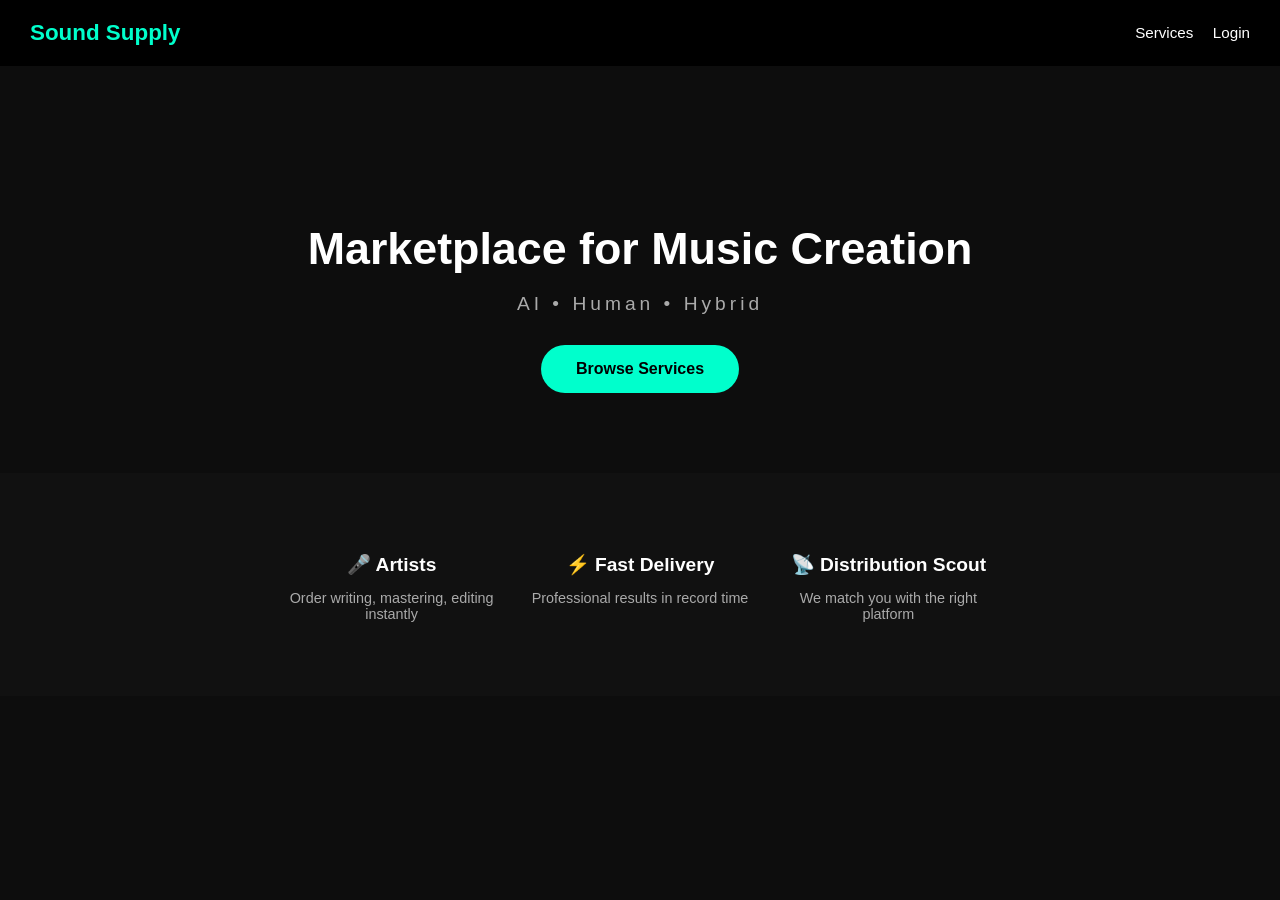
==== commit d47c7dde: "Multi-page site - index, services, order, styles" ====
--- a/index.html
+++ b/index.html
@@ -1,326 +1,41 @@
 <!DOCTYPE html>
 <html lang="en">
 <head>
-    <meta charset="UTF-8">
-    <meta name="viewport" content="width=device-width, initial-scale=1.0">
-    <title>Sound Supply by Tuniverse</title>
-    <link rel="stylesheet" href="styles.css">
-    <link rel="preconnect" href="https://fonts.googleapis.com">
-    <link href="https://fonts.googleapis.com/css2?family=Outfit:wght@300;400;600;800&family=Space+Grotesk:wght@400;700&display=swap" rel="stylesheet">
+<meta charset="UTF-8">
+<meta name="viewport" content="width=device-width, initial-scale=1.0">
+<title>Sound Supply</title>
+<link rel="stylesheet" href="styles.css">
 </head>
 <body>
 
-    <nav class="navbar">
-        <div class="nav-brand">
-            <div class="logo-icon">◈</div>
-            <span class="logo-text">Sound Supply <span class="by-line">by Tuniverse</span></span>
-        </div>
-        <ul class="nav-links">
-            <li><a href="#services">Services</a></li>
-            <li><a href="#distribution">Distribution Scout</a></li>
-            <li><a href="#payment">Payment</a></li>
-            <li><a href="#contact">Contact</a></li>
-        </ul>
-        <div class="hamburger"><span></span><span></span><span></span></div>
-    </nav>
-    <header class="hero">
-        <div class="hero-bg">
-            <div class="orb orb-1"></div>
-            <div class="orb orb-2"></div>
-            <div class="orb orb-3"></div>
-        </div>
-        <div class="hero-content">
-            <div class="badge">Now Serving AI, Human & Hybrid Artists</div>
-            <h1 class="hero-title">
-                <span class="line">Craft Your</span>
-                <span class="line accent">Sound</span>
-                <span class="line">Identity</span>
-            </h1>
-            <p class="hero-subtitle">
-                Professional songwriting, ghostwriting, mastering, and editing 
-                for the modern creator. Digital precision meets traditional artistry.
-            </p>
-            <div class="hero-cta">
-                <a href="#services" class="btn btn-primary">Explore Services</a>
-                <a href="#distribution" class="btn btn-secondary">Distribution Scout</a>
-            </div>
-        </div>
-        <div class="scroll-indicator">
-            <div class="mouse"><div class="wheel"></div></div>
-        </div>
-    </header>
-    <section id="services" class="services">
-        <div class="container">
-            <div class="section-header">
-                <span class="section-tag">What We Do</span>
-                <h2 class="section-title">Production Services</h2>
-                <p class="section-desc">Tailored audio solutions for every stage of your creative process.</p>
-            </div>
+<nav>
+  <h1>Sound Supply</h1>
+  <div>
+    <a href="services.html">Services</a>
+    <a href="#">Login</a>
+  </div>
+</nav>
 
-            <div class="services-grid">
-                <div class="service-card" data-service="songwriting">
-                    <div class="card-glow"></div>
-                    <div class="card-content">
-                        <div class="card-icon">
-                            <svg viewBox="0 0 24 24" fill="none" stroke="currentColor" stroke-width="1.5">
-                                <path d="M9 18V5l12-2v13"/><circle cx="6" cy="18" r="3"/><circle cx="18" cy="16" r="3"/>
-                            </svg>
-                        </div>
-                        <h3 class="card-title">Songwriting</h3>
-                        <p class="card-desc">Complete original compositions tailored to your vision, genre, and emotional intent.</p>
-                        <div class="price-tag"><span class="price">$30</span><span class="unit">per song</span></div>
-                        <ul class="feature-list">
-                            <li>Original melody & lyrics</li>
-                            <li>Structure & arrangement notes</li>
-                            <li>2 revision rounds included</li>
-                        </ul>
-                        <button class="btn btn-card" onclick="selectService('songwriting')">Select Service</button>
-                    </div>
-                </div>
+<section class="hero">
+  <h2>Marketplace for Music Creation</h2>
+  <p>AI • Human • Hybrid</p>
+  <a href="services.html" class="cta">Browse Services</a>
+</section>
 
-                <div class="service-card featured" data-service="ghostwriting">
-                    <div class="card-glow"></div>
-                    <div class="popular-badge">Most Popular</div>
-                    <div class="card-content">
-                        <div class="card-icon">
-                            <svg viewBox="0 0 24 24" fill="none" stroke="currentColor" stroke-width="1.5">
-                                <path d="M12 3c-4.5 0-8 3.5-8 8 0 5.25 8 10 8 10s8-4.75 8-10c0-4.5-3.5-8-8-8z"/><path d="M12 8v4l2 2"/>
-                            </svg>
-                        </div>
-                        <h3 class="card-title">Ghostwriting</h3>
-                        <p class="card-desc">Anonymous writing services. Your voice, our pen. Full discretion guaranteed.</p>
-                        <div class="price-tag"><span class="price">$100–175</span><span class="unit">per song</span></div>
-                        <div class="price-alt"><span>or</span><span class="price-small">$45 <span class="unit">per verse</span></span></div>
-                        <ul class="feature-list">
-                            <li>Full anonymity & NDA</li>
-                            <li>Custom style matching</li>
-                            <li>Unlimited revisions</li>
-                            <li>Work-for-hire rights</li>
-                        </ul>
-                        <button class="btn btn-card" onclick="selectService('ghostwriting')">Select Service</button>
-                    </div>
-                </div>
+<section class="features">
+  <div>
+    <h3>🎤 Artists</h3>
+    <p>Order writing, mastering, editing instantly</p>
+  </div>
+  <div>
+    <h3>⚡ Fast Delivery</h3>
+    <p>Professional results in record time</p>
+  </div>
+  <div>
+    <h3>📡 Distribution Scout</h3>
+    <p>We match you with the right platform</p>
+  </div>
+</section>
 
-                <div class="service-card" data-service="mastering">
-                    <div class="card-glow"></div>
-                    <div class="card-content">
-                        <div class="card-icon">
-                            <svg viewBox="0 0 24 24" fill="none" stroke="currentColor" stroke-width="1.5">
-                                <path d="M2 10v4"/><path d="M6 6v12"/><path d="M10 3v18"/><path d="M14 8v8"/><path d="M18 5v14"/><path d="M22 10v4"/>
-                            </svg>
-                        </div>
-                        <h3 class="card-title">Mastering</h3>
-                        <p class="card-desc">Final polish for commercial release. Loudness, clarity, and platform optimization.</p>
-                        <div class="price-tag"><span class="price">$15–25</span><span class="unit">per song</span></div>
-                        <ul class="feature-list">
-                            <li>EQ, compression & limiting</li>
-                            <li>Platform-specific masters</li>
-                            <li>Stem mastering available</li>
-                        </ul>
-                        <button class="btn btn-card" onclick="selectService('mastering')">Select Service</button>
-                    </div>
-                </div>
-
-                <div class="service-card" data-service="editing">
-                    <div class="card-glow"></div>
-                    <div class="card-content">
-                        <div class="card-icon">
-                            <svg viewBox="0 0 24 24" fill="none" stroke="currentColor" stroke-width="1.5">
-                                <path d="M11 4H4a2 2 0 00-2 2v14a2 2 0 002 2h14a2 2 0 002-2v-7"/><path d="M18.5 2.5a2.121 2.121 0 013 3L12 15l-4 1 1-4 9.5-9.5z"/>
-                            </svg>
-                        </div>
-                        <h3 class="card-title">Song Editing</h3>
-                        <p class="card-desc">Vocal tuning, timing correction, noise reduction, and arrangement cleanup.</p>
-                        <div class="price-tag"><span class="price">$15–35</span><span class="unit">per song</span></div>
-                        <ul class="feature-list">
-                            <li>Pitch & time correction</li>
-                            <li>Noise reduction & cleanup</li>
-                            <li>Arrangement editing</li>
-                        </ul>
-                        <button class="btn btn-card" onclick="selectService('editing')">Select Service</button>
-                    </div>
-                </div>
-            </div>
-        </div>
-    </section>
-    <section id="distribution" class="distribution">
-        <div class="container">
-            <div class="dist-grid">
-                <div class="dist-visual">
-                    <div class="vinyl-record">
-                        <div class="vinyl-grooves"></div>
-                        <div class="vinyl-label"><span>TUNIVERSE</span></div>
-                    </div>
-                    <div class="floating-note note-1">♪</div>
-                    <div class="floating-note note-2">♫</div>
-                    <div class="floating-note note-3">♩</div>
-                </div>
-                <div class="dist-content">
-                    <span class="section-tag">Exclusive</span>
-                    <h2 class="section-title">Distribution Scout</h2>
-                    <p class="dist-lead">
-                        Not sure where to release your music? We analyze your goals, audience, and budget to match you with the perfect distribution partner.
-                    </p>
-                    <div class="dist-features">
-                        <div class="dist-item">
-                            <div class="dist-check">✓</div>
-                            <div><h4>Platform Analysis</h4><p>Compare DistroKid, TuneCore, CD Baby, Amuse, UnitedMasters & more.</p></div>
-                        </div>
-                        <div class="dist-item">
-                            <div class="dist-check">✓</div>
-                            <div><h4>Royalty Optimization</h4><p>Find the best splits and revenue models for your release strategy.</p></div>
-                        </div>
-                        <div class="dist-item">
-                            <div class="dist-check">✓</div>
-                            <div><h4>AI vs. Human Curator</h4><p>Hybrid recommendation engine + human expert review.</p></div>
-                        </div>
-                    </div>
-                    <button class="btn btn-primary" onclick="openModal('distribution')">Get Matched</button>
-                </div>
-            </div>
-        </div>
-    </section>
-
-    <section class="artist-types">
-        <div class="container">
-            <div class="section-header center">
-                <span class="section-tag">Our Community</span>
-                <h2 class="section-title">Who We Work With</h2>
-            </div>
-            <div class="type-grid">
-                <div class="type-card">
-                    <div class="type-icon ai-icon">🤖</div>
-                    <h3>AI Artists</h3>
-                    <p>Vocal synthesis, generative composition, and AI-assisted production workflows.</p>
-                </div>
-                <div class="type-card">
-                    <div class="type-icon human-icon">🎤</div>
-                    <h3>Human Artists</h3>
-                    <p>Traditional creators seeking professional polish and collaborative writing.</p>
-                </div>
-                <div class="type-card">
-                    <div class="type-icon hybrid-icon">⚡</div>
-                    <h3>Hybrid Artists</h3>
-                    <p>The best of both worlds. Human creativity amplified by intelligent tools.</p>
-                </div>
-            </div>
-        </div>
-    </section>
-    <section id="payment" class="payment">
-        <div class="container">
-            <div class="section-header center">
-                <span class="section-tag">Secure Checkout</span>
-                <h2 class="section-title">Payment Methods</h2>
-                <p class="section-desc">Fast, encrypted, and hassle-free transactions.</p>
-            </div>
-            <div class="payment-showcase">
-                <div class="payment-card">
-                    <div class="payment-header">
-                        <span class="secure-badge">🔒 SSL Secured</span>
-                        <h3>Choose Your Method</h3>
-                    </div>
-                    <div class="payment-methods">
-                        <div class="method-row" onclick="selectPayment('stripe')">
-                            <div class="method-logo">
-                                <svg viewBox="0 0 60 25" class="payment-logo"><path fill="#635BFF" d="M59.64 14.28h-8.06c.19 1.93 1.6 2.55 3.2 2.55 1.64 0 2.96-.37 4.05-.95v3.32a10.09 10.09 0 0 1-4.56 1c-4.01 0-6.83-2.5-6.83-7.48 0-4.19 2.39-7.52 6.3-7.52 3.92 0 5.96 3.28 5.96 7.5 0 .4-.02.98-.06 1.58zm-6.3-5.63c-1.03 0-2.17.73-2.17 2.58h4.25c0-1.85-1.07-2.58-2.08-2.58zM40.95 20.3V6.04h4.13v.87c.78-.66 1.92-1.14 3.34-1.14.28 0 .55.02.8.06v4.12c-.33-.06-.73-.1-1.18-.1-1.38 0-2.47.52-2.96 1.18v9.27h-4.13zm-6.12-14.26c1.42 0 2.4.27 3.08.58V10c-.63-.32-1.55-.58-2.73-.58-1.18 0-1.85.42-1.85 1.1 0 2.08 5.96.93 5.96 5.21 0 2.73-2.14 4.19-5.21 4.19-1.64 0-2.96-.35-3.92-.87v-3.24c.96.5 2.23.87 3.55.87 1.32 0 2.14-.37 2.14-1.22 0-2.14-5.96-1.01-5.96-5.15 0-2.52 1.93-4.07 4.94-4.07zM20.4 6.04h4.13v14.26H20.4V6.04zm0-3.66L24.53 0v2.96L20.4 6.04V2.38zM5.8 13.14c0-.83.62-1.26 1.72-1.26 1.53 0 3.24.5 4.67 1.43V9.78a10.5 10.5 0 0 0-4.67-1.06c-3.86 0-6.42 2.02-6.42 5.38 0 5.26 7.26 4.42 7.26 6.7 0 .98-.85 1.3-2.02 1.3-1.68 0-3.78-.7-5.46-1.93v3.72c1.85 1.14 3.92 1.6 5.46 1.6 3.94 0 6.58-1.95 6.58-5.36 0-5.6-7.26-4.68-7.26-6.98z"/></svg>
-                            </div>
-                            <div class="method-info"><span class="method-name">Credit / Debit Card</span><span class="method-sub">Powered by Stripe</span></div>
-                            <div class="method-check"><div class="radio"></div></div>
-                        </div>
-                        <div class="method-row" onclick="selectPayment('paypal')">
-                            <div class="method-logo">
-                                <svg viewBox="0 0 80 20" class="payment-logo"><path fill="#003087" d="M28.5 2.8h-5.2c-.4 0-.7.3-.8.7l-2.2 14.1c0 .3.2.5.5.5h2.5c.3 0 .5-.2.5-.5l.6-3.8c0-.4.4-.7.8-.7h1.6c3.4 0 5.4-1.6 5.9-4.9.2-1.4 0-2.6-.6-3.3-1-.9-2.5-1.1-4.6-1.1zm.8 4.9c-.3 1.8-1.5 1.8-2.7 1.8h-.7l.7-4.2c0-.2.3-.4.5-.4h.3c1 0 2 0 2.5.6.3.3.3.9.4 1.2z"/><path fill="#0070E0" d="M47.4 2.8h-5.2c-.4 0-.7.3-.8.7l-2.2 14.1c0 .3.2.5.5.5h2.3c.3 0 .5-.2.5-.5l.6-3.8c0-.4.4-.7.8-.7h1.6c3.4 0 5.4-1.6 5.9-4.9.2-1.4 0-2.6-.6-3.3-1-.9-2.5-1.1-4.6-1.1zm.8 4.9c-.3 1.8-1.5 1.8-2.7 1.8h-.7l.7-4.2c0-.2.3-.4.5-.4h.3c1 0 2 0 2.5.6.3.3.3.9.4 1.2z"/><path fill="#003087" d="M17.2 7.3l.3-2.1c0-.2-.1-.4-.3-.4h-4.1c-.3 0-.6.2-.7.5l-2.2 14c0 .3.2.5.5.5h2.7c.3 0 .5-.2.5-.5l.8-5.2c0-.4.4-.7.8-.7h2.5c3.1 0 4.9-1.5 5.4-4.5.2-1.3 0-2.3-.5-2.9-.8-.8-2.1-1.1-3.7-1.1h-.1zm.6 3.8c-.2 1.3-1.1 1.3-2 1.3h-.5l.5-3.1c0-.2.2-.3.4-.3h.2c.8 0 1.5 0 1.9.4.2.2.2.6.1 1.1l.4-.4z"/><path fill="#0070E0" d="M65.3 7.3l.3-2.1c0-.2-.1-.4-.3-.4h-4.1c-.3 0-.6.2-.7.5l-2.2 14c0 .3.2.5.5.5h2.5c.3 0 .5-.2.5-.5l.8-5.2c0-.4.4-.7.8-.7h2.5c3.1 0 4.9-1.5 5.4-4.5.2-1.3 0-2.3-.5-2.9-.8-.8-2.1-1.1-3.7-1.1h-.1zm.6 3.8c-.2 1.3-1.1 1.3-2 1.3h-.5l.5-3.1c0-.2.2-.3.4-.3h.2c.8 0 1.5 0 1.9.4.2.2.2.6.1 1.1l.4-.4z"/><path fill="#003087" d="M75.8 7.1h-2.5c-.3 0-.5.2-.6.4l-.1.6-.2-.3c-.5-.7-1.7-1-3.1-1-2.9 0-5.4 2.2-5.9 5.4-.3 1.6 0 3 .8 4 .9.9 2.1 1.3 3.6 1.3 2.5 0 3.9-1.5 3.9-1.5l-.1.7c0 .3.2.5.5.5h2.3c.4 0 .7-.3.8-.7l1.4-8.8c0-.3-.2-.5-.4-.5l-.4-.1zm-3.6 5.2c-.2 1.3-1.2 2.2-2.6 2.2-.7 0-1.2-.2-1.6-.6-.3-.4-.5-1-.4-1.7.2-1.3 1.2-2.2 2.5-2.2.7 0 1.2.2 1.6.6.4.5.6 1.1.5 1.7z"/><path fill="#0070E0" d="M82.2 7.1l-.2 1.5c0 .2-.2.3-.4.3h-1.3c-1.1 0-1.9.3-2.3 1.1l-1.8 11.3c0 .3.2.5.5.5h2.5c.3 0 .5-.2.5-.5l1.8-11.3c0-.2.2-.3.4-.3h1.3c.3 0 .5-.2.5-.5l.2-1.5c0-.3-.2-.5-.5-.5h-.7z"/></svg>
-                            </div>
-                            <div class="method-info"><span class="method-name">PayPal</span><span class="method-sub">Pay with your balance</span></div>
-                            <div class="method-check"><div class="radio"></div></div>
-                        </div>
-                        <div class="method-row" onclick="selectPayment('cashapp')">
-                            <div class="method-logo">
-                                <svg viewBox="0 0 60 25" class="payment-logo"><path fill="#00D632" d="M41.2 10.3c-1.5-.6-2.2-.9-2.2-1.8 0-.7.6-1.3 1.8-1.3 1.5 0 2.8.6 3.6 1.1l.9-2.7c-.9-.6-2.5-1.2-4.5-1.2-3.6 0-5.8 2-5.8 4.8 0 2.6 1.9 3.7 4.2 4.5 1.7.6 2.5 1 2.5 2 0 .8-.7 1.4-2 1.4-1.6 0-3.3-.7-4.5-1.6l-1 2.7c1.3.9 3.3 1.7 5.4 1.7 3.8 0 6-1.9 6-4.9.1-2.4-1.6-3.6-4.4-4.7z"/><path fill="#00D632" d="M23.5 2.8c1.2 3.2 2.7 7.4 2.7 10.1 0 2.8-1.2 4.5-3.6 4.5-1.2 0-2.2-.4-2.9-.9l-.9 3c1 .6 2.4 1 3.9 1 4.2 0 6.6-2.6 6.6-7.2 0-3.4-1.6-7.8-2.6-10.5h-3.2z"/><path fill="#00D632" d="M20.5 17.2h3.5L24.8 2.8h-3.5l-1.3 7.5-2.8-7.5h-3.8l5.2 12.2c.5 1.2 1.4 2 2.9 2z"/><circle fill="#00D632" cx="10.5" cy="10.5" r="9.5"/><path fill="#FFF" d="M12.8 13.5c-.6.3-1.4.5-2.2.5-2.1 0-3.4-1.2-3.4-3.3V7.5H5.8V5.2h1.4V2.8l3.1-.4v2.8h2.3l-.3 2.3H10.3v3.1c0 .9.4 1.3 1.1 1.3.4 0 .8-.1 1.1-.3l.3 2.2z"/></svg>
-                            </div>
-                            <div class="method-info"><span class="method-name">Cash App</span><span class="method-sub">Quick mobile payment</span></div>
-                            <div class="method-check"><div class="radio"></div></div>
-                        </div>
-                        <div class="method-row" onclick="selectPayment('venmo')">
-                            <div class="method-logo">
-                                <svg viewBox="0 0 60 25" class="payment-logo"><path fill="#008CFF" d="M48.5 2.8l-5.5 14.4h-3.8l2.7-6.8c-1.1 2.2-2.3 4-4.6 4h-.5l-.7-3.1c2.5-.6 4.1-3.2 4.8-5.6l.6-2.3h6.5l-.5-.6z"/><path fill="#008CFF" d="M31.2 2.8c1.2 3.2 2.7 7.4 2.7 10.1 0 2.8-1.2 4.5-3.6 4.5-1.2 0-2.2-.4-2.9-.9l-.9 3c1 .6 2.4 1 3.9 1 4.2 0 6.6-2.6 6.6-7.2 0-3.4-1.6-7.8-2.6-10.5h-3.2z"/><path fill="#008CFF" d="M20.5 17.2h3.5L24.8 2.8h-3.5l-1.3 7.5-2.8-7.5h-3.8l5.2 12.2c.5 1.2 1.4 2 2.9 2z"/></svg>
-                            </div>
-                            <div class="method-info"><span class="method-name">Venmo</span><span class="method-sub">Social payment</span></div>
-                            <div class="method-check"><div class="radio"></div></div>
-                        </div>
-                    </div>
-                    <div class="payment-summary">
-                        <div class="summary-row"><span>Selected Service</span><span id="selected-service">None</span></div>
-                        <div class="summary-row total"><span>Total</span><span id="total-price">$0.00</span></div>
-                        <button class="btn btn-pay" id="pay-btn" disabled>Proceed to Payment</button>
-                    </div>
-                </div>
-            </div>
-        </div>
-    </section>
-    <footer id="contact" class="footer">
-        <div class="container">
-            <div class="footer-grid">
-                <div class="footer-brand">
-                    <div class="logo-icon large">◈</div>
-                    <h3>Sound Supply</h3>
-                    <p>by Tuniverse</p>
-                    <p class="footer-tagline">Digital precision. Traditional soul.</p>
-                </div>
-                <div class="footer-links">
-                    <h4>Services</h4>
-                    <ul>
-                        <li><a href="#services">Songwriting</a></li>
-                        <li><a href="#services">Ghostwriting</a></li>
-                        <li><a href="#services">Mastering</a></li>
-                        <li><a href="#services">Song Editing</a></li>
-                    </ul>
-                </div>
-                <div class="footer-links">
-                    <h4>Company</h4>
-                    <ul>
-                        <li><a href="#distribution">Distribution Scout</a></li>
-                        <li><a href="#payment">Payment</a></li>
-                        <li><a href="#contact">Contact</a></li>
-                    </ul>
-                </div>
-                <div class="footer-contact">
-                    <h4>Get in Touch</h4>
-                    <p>Ready to create? Reach out and let's build your sound.</p>
-                    <a href="mailto:contact@tuniverse.com" class="contact-email">contact@tuniverse.com</a>
-                    <div class="social-links">
-                        <a href="#" aria-label="Instagram">IG</a>
-                        <a href="#" aria-label="Twitter">X</a>
-                        <a href="#" aria-label="YouTube">YT</a>
-                    </div>
-                </div>
-            </div>
-            <div class="footer-bottom">
-                <p> Sound Supply by Tuniverse. All rights reserved.</p>
-            </div>
-        </div>
-    </footer>
-
-    <div class="modal" id="modal">
-        <div class="modal-content">
-            <span class="modal-close" onclick="closeModal()">&times;</span>
-            <h3 id="modal-title">Service Request</h3>
-            <p id="modal-body">Fill out the form below and we'll get back to you within 24 hours.</p>
-            <form class="modal-form" onsubmit="event.preventDefault(); closeModal(); alert('Request sent! We will contact you shortly.');">
-                <input type="text" placeholder="Your Name / Artist Name" required>
-                <input type="email" placeholder="Email Address" required>
-                <select required>
-                    <option value="">Artist Type</option>
-                    <option>AI Artist</option>
-                    <option>Human Artist</option>
-                    <option>Hybrid Artist</option>
-                </select>
-                <textarea placeholder="Tell us about your project..." rows="4" required></textarea>
-                <button type="submit" class="btn btn-primary">Submit Request</button>
-            </form>
-        </div>
-    </div>
-
-    <script src="script.js"></script>
 </body>
 </html>
--- a/styles.css
+++ b/styles.css
@@ -0,0 +1,223 @@
+body {
+  margin: 0;
+  font-family: sans-serif;
+  background: #0d0d0d;
+  color: white;
+}
+
+/* NAV */
+nav {
+  display: flex;
+  justify-content: space-between;
+  align-items: center;
+  padding: 20px 30px;
+  background: black;
+  position: sticky;
+  top: 0;
+  z-index: 100;
+}
+
+nav h1 {
+  margin: 0;
+  font-size: 1.4rem;
+  color: #00ffcc;
+}
+
+nav a {
+  color: white;
+  margin-left: 15px;
+  text-decoration: none;
+  font-size: 0.95rem;
+}
+
+nav a:hover { color: #00ffcc; }
+
+/* HERO */
+.hero {
+  text-align: center;
+  padding: 120px 20px 80px;
+}
+
+.hero h2 {
+  font-size: 2.8rem;
+  margin-bottom: 10px;
+}
+
+.hero p {
+  font-size: 1.2rem;
+  color: #aaa;
+  margin-bottom: 30px;
+  letter-spacing: 4px;
+}
+
+.cta {
+  display: inline-block;
+  padding: 15px 35px;
+  background: #00ffcc;
+  border-radius: 30px;
+  text-decoration: none;
+  color: black;
+  font-weight: bold;
+  font-size: 1rem;
+  transition: 0.3s;
+}
+
+.cta:hover {
+  background: #00ddb0;
+  transform: translateY(-2px);
+}
+
+/* FEATURES */
+.features {
+  display: flex;
+  justify-content: center;
+  gap: 30px;
+  padding: 60px 40px;
+  flex-wrap: wrap;
+  background: #111;
+}
+
+.features div {
+  text-align: center;
+  max-width: 220px;
+}
+
+.features h3 {
+  font-size: 1.2rem;
+  margin-bottom: 8px;
+}
+
+.features p {
+  color: #aaa;
+  font-size: 0.9rem;
+}
+
+/* MARKETPLACE */
+.marketplace {
+  display: grid;
+  grid-template-columns: repeat(auto-fit, minmax(250px, 1fr));
+  gap: 24px;
+  padding: 60px 40px;
+  max-width: 1200px;
+  margin: 0 auto;
+}
+
+.service-card {
+  background: #1a1a1a;
+  padding: 30px 20px;
+  border-radius: 15px;
+  text-align: center;
+  transition: 0.3s;
+  border: 1px solid #222;
+}
+
+.service-card:hover {
+  transform: translateY(-8px);
+  border-color: #00ffcc44;
+}
+
+.service-card h3 {
+  font-size: 1.3rem;
+  margin-bottom: 8px;
+}
+
+.service-card p {
+  color: #00ffcc;
+  font-size: 1.1rem;
+  font-weight: bold;
+  margin-bottom: 5px;
+}
+
+.service-card.highlight {
+  border-color: #00ffcc55;
+  background: #0d1f1a;
+}
+
+.order-btn {
+  display: inline-block;
+  margin-top: 15px;
+  padding: 10px 25px;
+  background: #00ffcc;
+  border-radius: 20px;
+  text-decoration: none;
+  color: black;
+  font-weight: bold;
+  font-size: 0.9rem;
+  transition: 0.3s;
+}
+
+.order-btn:hover {
+  background: #00ddb0;
+  transform: translateY(-2px);
+}
+
+/* ORDER PAGE */
+.order-container {
+  max-width: 520px;
+  margin: 60px auto;
+  padding: 40px;
+  background: #1a1a1a;
+  border-radius: 20px;
+  border: 1px solid #222;
+}
+
+.order-container h2 {
+  margin-bottom: 25px;
+  font-size: 1.8rem;
+}
+
+.order-container input,
+.order-container textarea,
+.order-container select {
+  width: 100%;
+  padding: 12px 15px;
+  margin-bottom: 16px;
+  background: #0d0d0d;
+  border: 1px solid #333;
+  border-radius: 10px;
+  color: white;
+  font-size: 0.95rem;
+  box-sizing: border-box;
+}
+
+.order-container input:focus,
+.order-container textarea:focus,
+.order-container select:focus {
+  outline: none;
+  border-color: #00ffcc;
+}
+
+.order-container textarea { height: 120px; resize: vertical; }
+
+.payment-logos {
+  display: flex;
+  gap: 12px;
+  align-items: center;
+  margin-bottom: 20px;
+  flex-wrap: wrap;
+}
+
+.payment-logos img {
+  height: 28px;
+  width: auto;
+  filter: brightness(0.8);
+}
+
+.pay-btn {
+  display: block;
+  width: 100%;
+  padding: 14px;
+  background: #00ffcc;
+  border-radius: 12px;
+  text-align: center;
+  text-decoration: none;
+  color: black;
+  font-weight: bold;
+  font-size: 1rem;
+  transition: 0.3s;
+}
+
+.pay-btn:hover {
+  background: #00ddb0;
+  transform: translateY(-2px);
+}
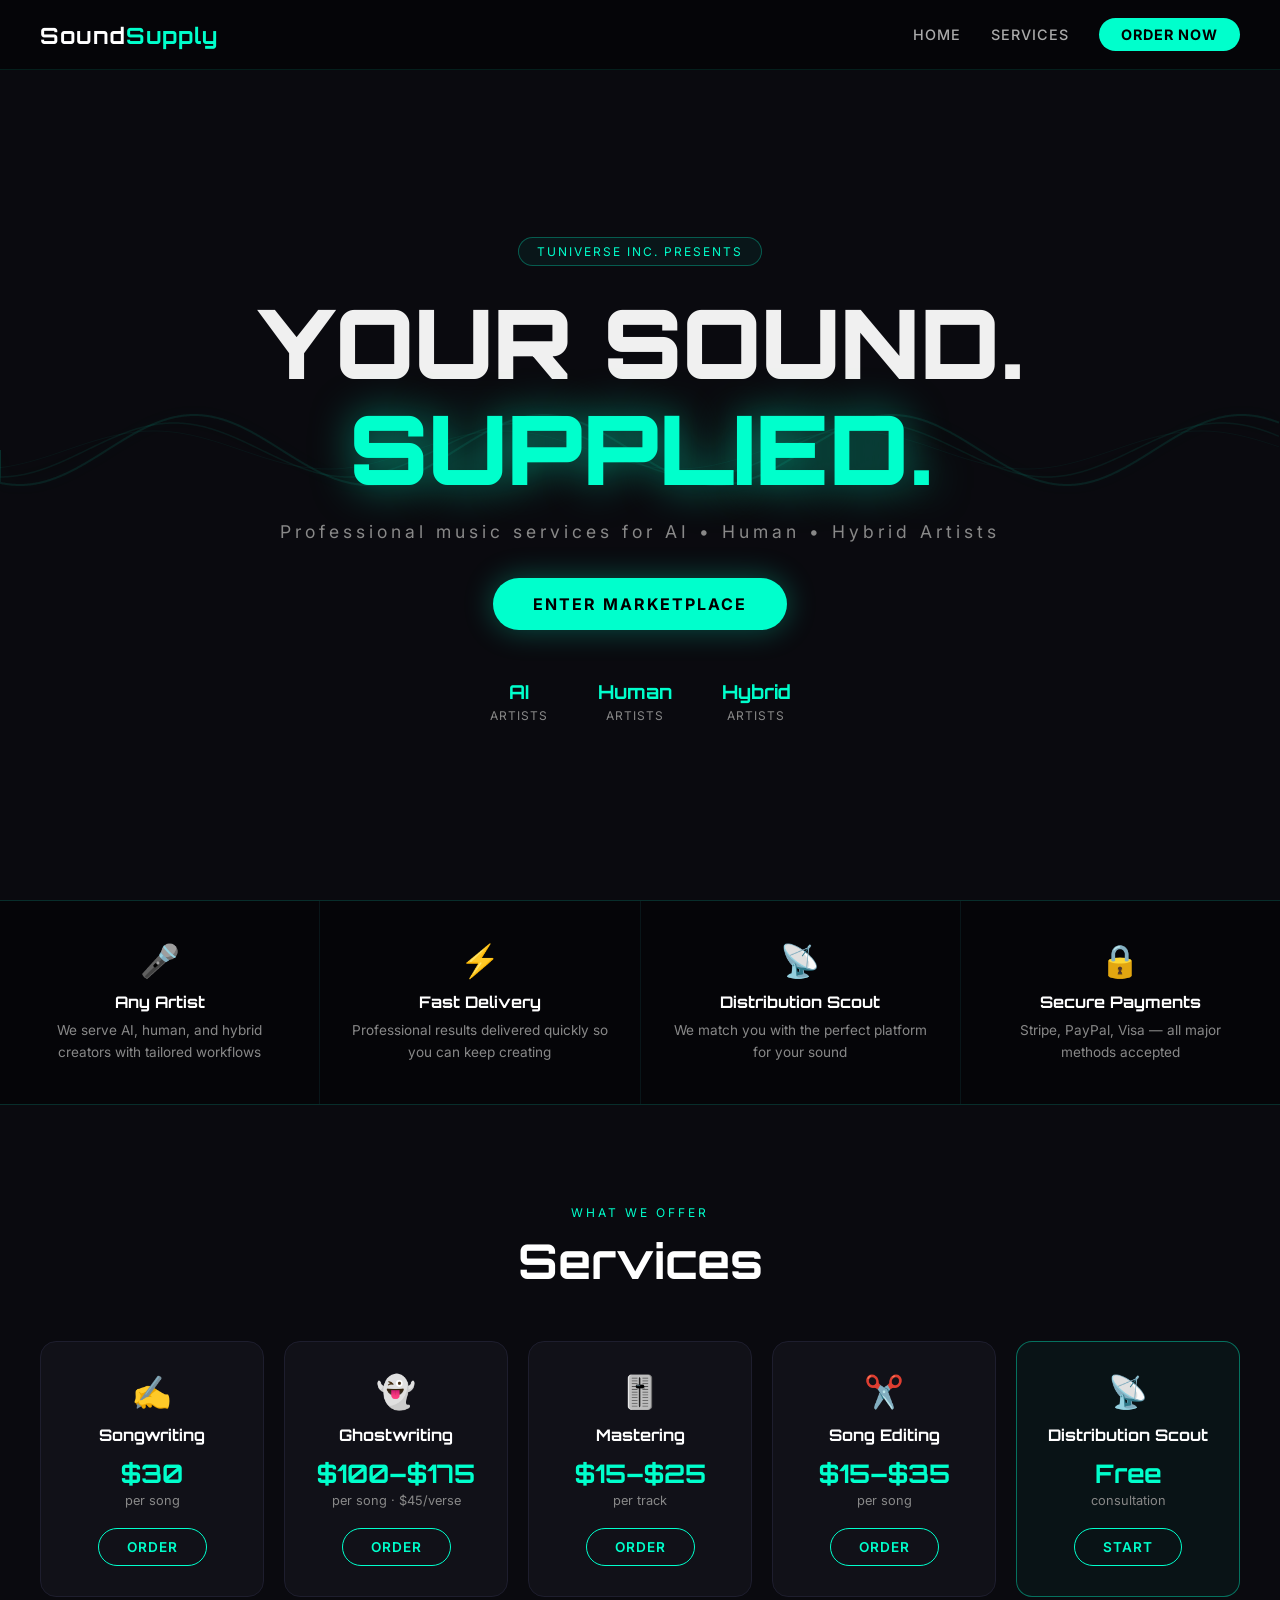
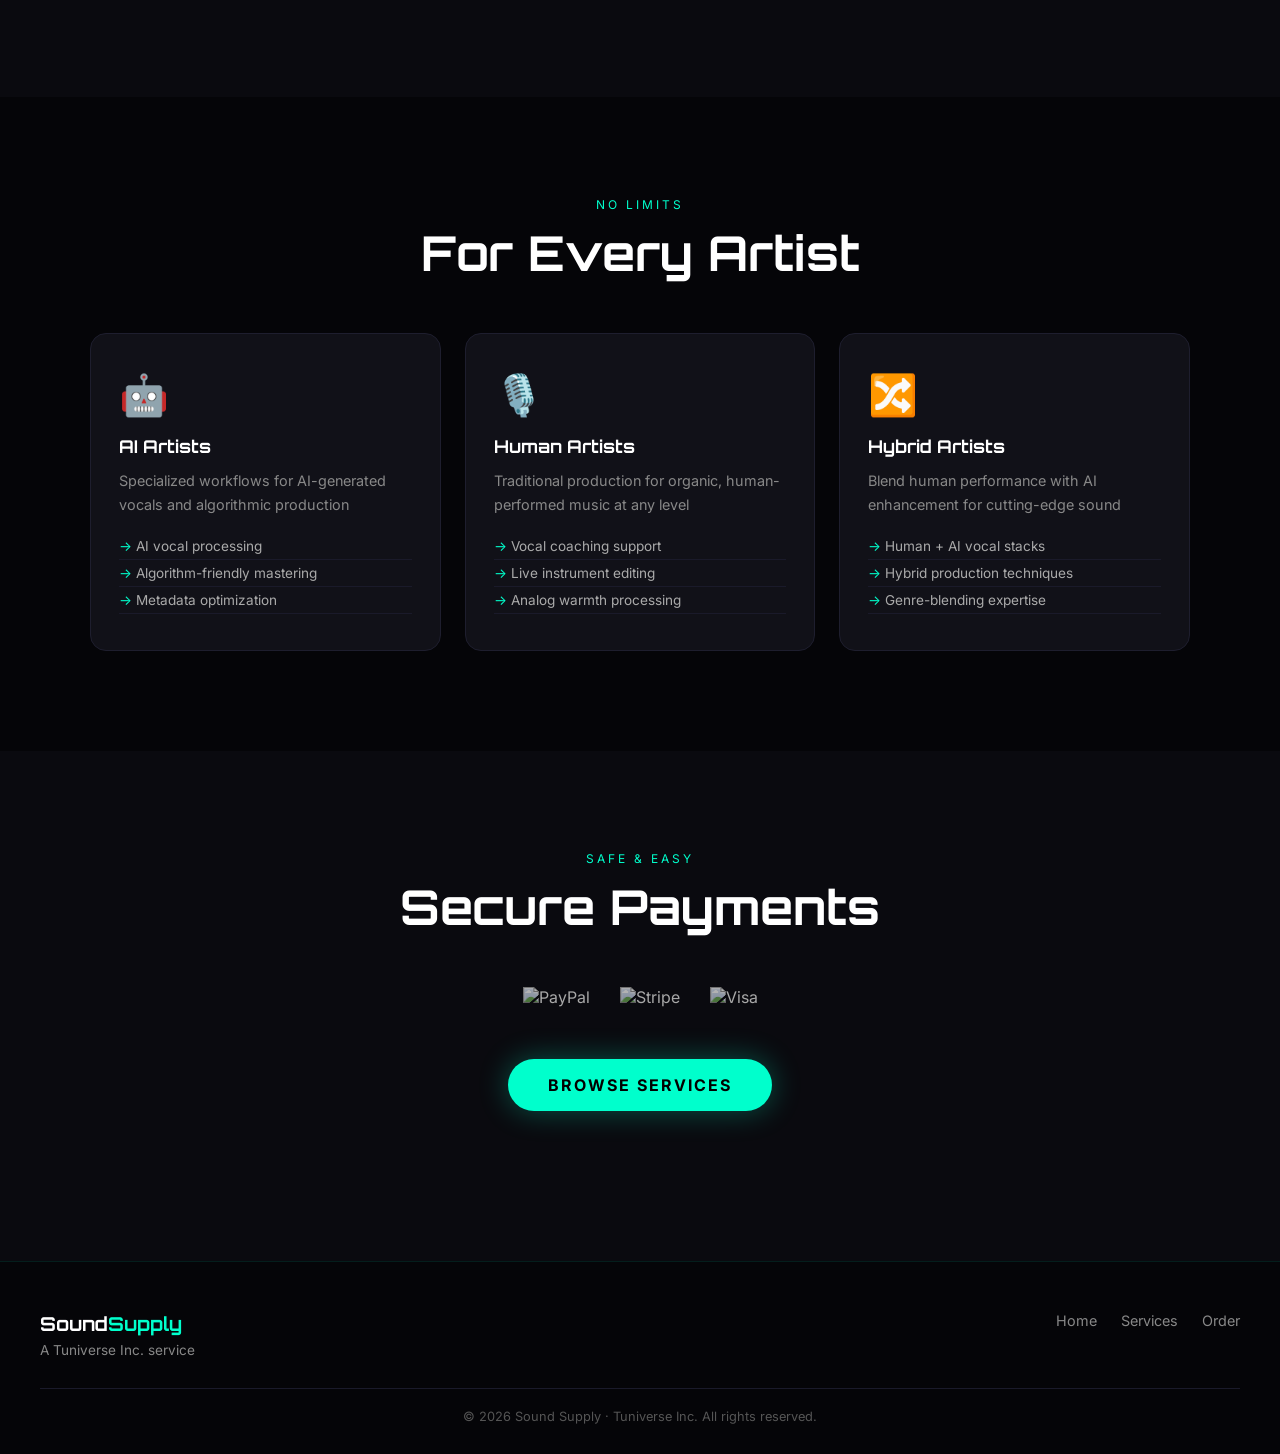
==== commit 809bff24: "Full redesign - animated wave, multi-page, polished UI" ====
--- a/index.html
+++ b/index.html
@@ -3,39 +3,208 @@
 <head>
 <meta charset="UTF-8">
 <meta name="viewport" content="width=device-width, initial-scale=1.0">
-<title>Sound Supply</title>
+<title>Sound Supply | Music Creation Marketplace</title>
+<link href="https://fonts.googleapis.com/css2?family=Orbitron:wght@400;700;900&family=Inter:wght@300;400;500;600&display=swap" rel="stylesheet">
 <link rel="stylesheet" href="styles.css">
 </head>
 <body>
 
+<canvas id="wave"></canvas>
+
 <nav>
-  <h1>Sound Supply</h1>
-  <div>
+  <h1>Sound<span>Supply</span></h1>
+  <div class="nav-links">
+    <a href="index.html">Home</a>
     <a href="services.html">Services</a>
-    <a href="#">Login</a>
-  </div>
+    <a href="order.html" class="nav-cta">Order Now</a>
+  </div>
+  <button class="menu-btn" onclick="toggleMenu()">☰</button>
 </nav>
 
 <section class="hero">
-  <h2>Marketplace for Music Creation</h2>
-  <p>AI • Human • Hybrid</p>
-  <a href="services.html" class="cta">Browse Services</a>
+  <div class="hero-badge">Tuniverse Inc. Presents</div>
+  <h2>Your Sound.<br><span class="glow">Supplied.</span></h2>
+  <p>Professional music services for AI • Human • Hybrid Artists</p>
+  <a href="services.html" class="cta-btn">Enter Marketplace</a>
+  <div class="hero-stats">
+    <div><strong>AI</strong><span>Artists</span></div>
+    <div><strong>Human</strong><span>Artists</span></div>
+    <div><strong>Hybrid</strong><span>Artists</span></div>
+  </div>
 </section>
 
 <section class="features">
-  <div>
-    <h3>🎤 Artists</h3>
-    <p>Order writing, mastering, editing instantly</p>
-  </div>
-  <div>
-    <h3>⚡ Fast Delivery</h3>
-    <p>Professional results in record time</p>
-  </div>
-  <div>
-    <h3>📡 Distribution Scout</h3>
-    <p>We match you with the right platform</p>
-  </div>
-</section>
+  <div class="feature">
+    <div class="feature-icon">🎤</div>
+    <h3>Any Artist</h3>
+    <p>We serve AI, human, and hybrid creators with tailored workflows</p>
+  </div>
+  <div class="feature">
+    <div class="feature-icon">⚡</div>
+    <h3>Fast Delivery</h3>
+    <p>Professional results delivered quickly so you can keep creating</p>
+  </div>
+  <div class="feature">
+    <div class="feature-icon">📡</div>
+    <h3>Distribution Scout</h3>
+    <p>We match you with the perfect platform for your sound</p>
+  </div>
+  <div class="feature">
+    <div class="feature-icon">🔒</div>
+    <h3>Secure Payments</h3>
+    <p>Stripe, PayPal, Visa — all major methods accepted</p>
+  </div>
+</section>
+
+<section class="services-preview">
+  <div class="section-header">
+    <p class="label">What We Offer</p>
+    <h2>Services</h2>
+  </div>
+  <div class="cards">
+    <div class="card">
+      <div class="card-icon">✍️</div>
+      <h3>Songwriting</h3>
+      <div class="price">$30</div>
+      <p>per song</p>
+      <a href="order.html?service=songwriting" class="order-btn">Order</a>
+    </div>
+    <div class="card">
+      <div class="card-icon">👻</div>
+      <h3>Ghostwriting</h3>
+      <div class="price">$100–$175</div>
+      <p>per song · $45/verse</p>
+      <a href="order.html?service=ghostwriting" class="order-btn">Order</a>
+    </div>
+    <div class="card">
+      <div class="card-icon">🎚️</div>
+      <h3>Mastering</h3>
+      <div class="price">$15–$25</div>
+      <p>per track</p>
+      <a href="order.html?service=mastering" class="order-btn">Order</a>
+    </div>
+    <div class="card">
+      <div class="card-icon">✂️</div>
+      <h3>Song Editing</h3>
+      <div class="price">$15–$35</div>
+      <p>per song</p>
+      <a href="order.html?service=editing" class="order-btn">Order</a>
+    </div>
+    <div class="card highlight">
+      <div class="card-icon">📡</div>
+      <h3>Distribution Scout</h3>
+      <div class="price">Free</div>
+      <p>consultation</p>
+      <a href="order.html?service=distribution" class="order-btn">Start</a>
+    </div>
+  </div>
+</section>
+
+<section class="artist-types">
+  <div class="section-header">
+    <p class="label">No Limits</p>
+    <h2>For Every Artist</h2>
+  </div>
+  <div class="artist-grid">
+    <div class="artist-card ai">
+      <div class="artist-icon">🤖</div>
+      <h3>AI Artists</h3>
+      <p>Specialized workflows for AI-generated vocals and algorithmic production</p>
+      <ul>
+        <li>AI vocal processing</li>
+        <li>Algorithm-friendly mastering</li>
+        <li>Metadata optimization</li>
+      </ul>
+    </div>
+    <div class="artist-card human">
+      <div class="artist-icon">🎙️</div>
+      <h3>Human Artists</h3>
+      <p>Traditional production for organic, human-performed music at any level</p>
+      <ul>
+        <li>Vocal coaching support</li>
+        <li>Live instrument editing</li>
+        <li>Analog warmth processing</li>
+      </ul>
+    </div>
+    <div class="artist-card hybrid">
+      <div class="artist-icon">🔀</div>
+      <h3>Hybrid Artists</h3>
+      <p>Blend human performance with AI enhancement for cutting-edge sound</p>
+      <ul>
+        <li>Human + AI vocal stacks</li>
+        <li>Hybrid production techniques</li>
+        <li>Genre-blending expertise</li>
+      </ul>
+    </div>
+  </div>
+</section>
+
+<section class="payment-section">
+  <div class="section-header">
+    <p class="label">Safe & Easy</p>
+    <h2>Secure Payments</h2>
+  </div>
+  <div class="payment-logos">
+    <img src="https://upload.wikimedia.org/wikipedia/commons/5/5a/PayPal.svg" alt="PayPal">
+    <img src="https://upload.wikimedia.org/wikipedia/commons/2/2a/Stripe_logo%2C_revised_2016.svg" alt="Stripe">
+    <img src="https://upload.wikimedia.org/wikipedia/commons/4/41/Visa_Logo.png" alt="Visa">
+  </div>
+  <a href="services.html" class="cta-btn">Browse Services</a>
+</section>
+
+<footer>
+  <div class="footer-inner">
+    <div>
+      <h3>Sound<span>Supply</span></h3>
+      <p>A Tuniverse Inc. service</p>
+    </div>
+    <div class="footer-links">
+      <a href="index.html">Home</a>
+      <a href="services.html">Services</a>
+      <a href="order.html">Order</a>
+    </div>
+  </div>
+  <p class="copyright">© 2026 Sound Supply · Tuniverse Inc. All rights reserved.</p>
+</footer>
+
+<script>
+// Wave canvas
+const canvas = document.getElementById("wave");
+const ctx = canvas.getContext("2d");
+
+function resize() {
+  canvas.width = window.innerWidth;
+  canvas.height = window.innerHeight;
+}
+resize();
+window.addEventListener('resize', resize);
+
+let t = 0;
+function draw() {
+  ctx.clearRect(0, 0, canvas.width, canvas.height);
+  for (let i = 0; i < 3; i++) {
+    ctx.beginPath();
+    ctx.moveTo(0, canvas.height / 2);
+    for (let x = 0; x < canvas.width; x++) {
+      let y = canvas.height / 2 + Math.sin((x + t * (1 + i * 0.3)) * 0.018) * (35 - i * 8);
+      ctx.lineTo(x, y);
+    }
+    ctx.strokeStyle = `rgba(0,255,204,${0.15 - i * 0.04})`;
+    ctx.lineWidth = 2 - i * 0.5;
+    ctx.shadowBlur = 15;
+    ctx.shadowColor = "#00ffcc";
+    ctx.stroke();
+  }
+  t += 1.5;
+  requestAnimationFrame(draw);
+}
+draw();
+
+// Mobile menu
+function toggleMenu() {
+  document.querySelector('.nav-links').classList.toggle('open');
+}
+</script>
 
 </body>
 </html>
--- a/styles.css
+++ b/styles.css
@@ -1,223 +1,569 @@
+*, *::before, *::after { margin: 0; padding: 0; box-sizing: border-box; }
+
+:root {
+  --cyan: #00ffcc;
+  --cyan-dim: rgba(0,255,204,0.15);
+  --dark: #0a0a0f;
+  --darker: #050508;
+  --card-bg: #111118;
+  --card-border: #1e1e2e;
+  --text: #f0f0f0;
+  --muted: #888;
+  --font-display: 'Orbitron', sans-serif;
+  --font-body: 'Inter', sans-serif;
+}
+
+html { scroll-behavior: smooth; }
+
 body {
-  margin: 0;
-  font-family: sans-serif;
-  background: #0d0d0d;
-  color: white;
+  font-family: var(--font-body);
+  background: var(--dark);
+  color: var(--text);
+  overflow-x: hidden;
+  -webkit-font-smoothing: antialiased;
+}
+
+::-webkit-scrollbar { width: 6px; }
+::-webkit-scrollbar-track { background: var(--darker); }
+::-webkit-scrollbar-thumb { background: var(--cyan); border-radius: 3px; }
+
+/* CANVAS */
+#wave {
+  position: fixed;
+  top: 0; left: 0;
+  width: 100%; height: 100%;
+  z-index: 0;
+  pointer-events: none;
+  opacity: 0.6;
 }
 
 /* NAV */
 nav {
+  position: fixed;
+  top: 0; width: 100%;
   display: flex;
   justify-content: space-between;
   align-items: center;
-  padding: 20px 30px;
-  background: black;
-  position: sticky;
-  top: 0;
+  padding: 18px 40px;
+  background: rgba(5,5,8,0.85);
+  backdrop-filter: blur(20px);
+  border-bottom: 1px solid rgba(0,255,204,0.1);
   z-index: 100;
 }
 
 nav h1 {
-  margin: 0;
+  font-family: var(--font-display);
   font-size: 1.4rem;
-  color: #00ffcc;
-}
-
-nav a {
-  color: white;
-  margin-left: 15px;
+  font-weight: 700;
+  color: white;
+  letter-spacing: 1px;
+}
+
+nav h1 span { color: var(--cyan); }
+
+.nav-links { display: flex; align-items: center; gap: 30px; }
+
+.nav-links a {
+  color: #aaa;
   text-decoration: none;
-  font-size: 0.95rem;
-}
-
-nav a:hover { color: #00ffcc; }
+  font-size: 0.9rem;
+  font-weight: 500;
+  text-transform: uppercase;
+  letter-spacing: 1px;
+  transition: color 0.3s;
+}
+
+.nav-links a:hover { color: var(--cyan); }
+
+.nav-cta {
+  padding: 8px 22px;
+  background: var(--cyan) !important;
+  color: black !important;
+  border-radius: 20px;
+  font-weight: 700 !important;
+  transition: all 0.3s !important;
+}
+
+.nav-cta:hover { opacity: 0.85; transform: translateY(-2px); }
+
+.menu-btn {
+  display: none;
+  background: none;
+  border: none;
+  color: white;
+  font-size: 1.5rem;
+  cursor: pointer;
+}
 
 /* HERO */
 .hero {
-  text-align: center;
-  padding: 120px 20px 80px;
+  min-height: 100vh;
+  display: flex;
+  flex-direction: column;
+  align-items: center;
+  justify-content: center;
+  text-align: center;
+  padding: 140px 24px 80px;
+  position: relative;
+  z-index: 1;
+}
+
+.hero-badge {
+  display: inline-block;
+  padding: 6px 18px;
+  border: 1px solid rgba(0,255,204,0.3);
+  border-radius: 20px;
+  font-size: 0.75rem;
+  text-transform: uppercase;
+  letter-spacing: 2px;
+  color: var(--cyan);
+  margin-bottom: 24px;
+  background: rgba(0,255,204,0.05);
 }
 
 .hero h2 {
-  font-size: 2.8rem;
-  margin-bottom: 10px;
+  font-family: var(--font-display);
+  font-size: clamp(3rem, 8vw, 6rem);
+  font-weight: 900;
+  line-height: 1.1;
+  margin-bottom: 20px;
+  text-transform: uppercase;
+}
+
+.glow {
+  color: var(--cyan);
+  text-shadow: 0 0 40px rgba(0,255,204,0.5);
 }
 
 .hero p {
-  font-size: 1.2rem;
-  color: #aaa;
-  margin-bottom: 30px;
+  font-size: 1.1rem;
+  color: var(--muted);
   letter-spacing: 4px;
-}
-
-.cta {
+  margin-bottom: 36px;
+}
+
+.cta-btn {
   display: inline-block;
-  padding: 15px 35px;
-  background: #00ffcc;
+  padding: 16px 40px;
+  background: var(--cyan);
+  color: black;
+  font-weight: 700;
+  font-size: 1rem;
   border-radius: 30px;
   text-decoration: none;
-  color: black;
-  font-weight: bold;
-  font-size: 1rem;
-  transition: 0.3s;
-}
-
-.cta:hover {
-  background: #00ddb0;
-  transform: translateY(-2px);
+  text-transform: uppercase;
+  letter-spacing: 2px;
+  transition: all 0.3s;
+  box-shadow: 0 0 30px rgba(0,255,204,0.3);
+  margin-bottom: 50px;
+}
+
+.cta-btn:hover {
+  transform: translateY(-3px);
+  box-shadow: 0 0 50px rgba(0,255,204,0.5);
+}
+
+.hero-stats {
+  display: flex;
+  gap: 50px;
+  flex-wrap: wrap;
+  justify-content: center;
+}
+
+.hero-stats div {
+  display: flex;
+  flex-direction: column;
+  align-items: center;
+  gap: 4px;
+}
+
+.hero-stats strong {
+  font-family: var(--font-display);
+  font-size: 1.2rem;
+  color: var(--cyan);
+}
+
+.hero-stats span {
+  font-size: 0.75rem;
+  color: var(--muted);
+  text-transform: uppercase;
+  letter-spacing: 1px;
 }
 
 /* FEATURES */
 .features {
-  display: flex;
-  justify-content: center;
-  gap: 30px;
-  padding: 60px 40px;
-  flex-wrap: wrap;
-  background: #111;
-}
-
-.features div {
-  text-align: center;
-  max-width: 220px;
-}
-
-.features h3 {
-  font-size: 1.2rem;
+  display: grid;
+  grid-template-columns: repeat(auto-fit, minmax(220px, 1fr));
+  gap: 1px;
+  background: rgba(0,255,204,0.05);
+  border-top: 1px solid rgba(0,255,204,0.1);
+  border-bottom: 1px solid rgba(0,255,204,0.1);
+  position: relative;
+  z-index: 1;
+}
+
+.feature {
+  padding: 40px 30px;
+  background: var(--darker);
+  text-align: center;
+  transition: background 0.3s;
+}
+
+.feature:hover { background: #0d0d14; }
+
+.feature-icon { font-size: 2rem; margin-bottom: 12px; }
+
+.feature h3 {
+  font-family: var(--font-display);
+  font-size: 1rem;
   margin-bottom: 8px;
-}
-
-.features p {
-  color: #aaa;
-  font-size: 0.9rem;
-}
-
-/* MARKETPLACE */
-.marketplace {
+  color: white;
+}
+
+.feature p { font-size: 0.85rem; color: var(--muted); line-height: 1.6; }
+
+/* SECTION HEADER */
+.section-header {
+  text-align: center;
+  margin-bottom: 50px;
+}
+
+.label {
+  font-size: 0.75rem;
+  text-transform: uppercase;
+  letter-spacing: 3px;
+  color: var(--cyan);
+  margin-bottom: 10px;
+}
+
+.section-header h2 {
+  font-family: var(--font-display);
+  font-size: clamp(1.8rem, 4vw, 3rem);
+  font-weight: 700;
+  color: white;
+}
+
+/* SERVICES PREVIEW */
+.services-preview {
+  padding: 100px 40px;
+  position: relative;
+  z-index: 1;
+}
+
+.cards {
   display: grid;
-  grid-template-columns: repeat(auto-fit, minmax(250px, 1fr));
-  gap: 24px;
-  padding: 60px 40px;
+  grid-template-columns: repeat(auto-fit, minmax(220px, 1fr));
+  gap: 20px;
   max-width: 1200px;
   margin: 0 auto;
 }
 
-.service-card {
-  background: #1a1a1a;
-  padding: 30px 20px;
-  border-radius: 15px;
-  text-align: center;
-  transition: 0.3s;
-  border: 1px solid #222;
-}
-
-.service-card:hover {
+.card {
+  background: var(--card-bg);
+  border: 1px solid var(--card-border);
+  border-radius: 16px;
+  padding: 30px 24px;
+  text-align: center;
+  transition: all 0.3s;
+}
+
+.card:hover {
   transform: translateY(-8px);
-  border-color: #00ffcc44;
-}
-
-.service-card h3 {
-  font-size: 1.3rem;
-  margin-bottom: 8px;
-}
-
-.service-card p {
-  color: #00ffcc;
-  font-size: 1.1rem;
-  font-weight: bold;
-  margin-bottom: 5px;
-}
-
-.service-card.highlight {
-  border-color: #00ffcc55;
-  background: #0d1f1a;
-}
+  border-color: rgba(0,255,204,0.3);
+  box-shadow: 0 20px 40px rgba(0,0,0,0.4);
+}
+
+.card-icon { font-size: 2rem; margin-bottom: 14px; }
+
+.card h3 {
+  font-family: var(--font-display);
+  font-size: 1rem;
+  color: white;
+  margin-bottom: 12px;
+}
+
+.price {
+  font-family: var(--font-display);
+  font-size: 1.6rem;
+  font-weight: 700;
+  color: var(--cyan);
+  margin-bottom: 4px;
+}
+
+.card p { font-size: 0.8rem; color: var(--muted); margin-bottom: 20px; }
 
 .order-btn {
   display: inline-block;
-  margin-top: 15px;
-  padding: 10px 25px;
-  background: #00ffcc;
+  padding: 10px 28px;
+  background: transparent;
+  border: 1px solid var(--cyan);
+  color: var(--cyan);
   border-radius: 20px;
   text-decoration: none;
+  font-size: 0.85rem;
+  font-weight: 600;
+  text-transform: uppercase;
+  letter-spacing: 1px;
+  transition: all 0.3s;
+}
+
+.order-btn:hover {
+  background: var(--cyan);
   color: black;
-  font-weight: bold;
+}
+
+.card.highlight {
+  border-color: rgba(0,255,204,0.4);
+  background: rgba(0,255,204,0.04);
+}
+
+/* ARTIST TYPES */
+.artist-types {
+  padding: 100px 40px;
+  background: var(--darker);
+  position: relative;
+  z-index: 1;
+}
+
+.artist-grid {
+  display: grid;
+  grid-template-columns: repeat(auto-fit, minmax(280px, 1fr));
+  gap: 24px;
+  max-width: 1100px;
+  margin: 0 auto;
+}
+
+.artist-card {
+  background: var(--card-bg);
+  border: 1px solid var(--card-border);
+  border-radius: 16px;
+  padding: 36px 28px;
+  transition: all 0.3s;
+}
+
+.artist-card:hover { transform: translateY(-6px); }
+.artist-card.ai:hover { border-color: #818cf8; box-shadow: 0 0 30px rgba(129,140,248,0.15); }
+.artist-card.human:hover { border-color: var(--cyan); box-shadow: 0 0 30px rgba(0,255,204,0.15); }
+.artist-card.hybrid:hover { border-color: #f472b6; box-shadow: 0 0 30px rgba(244,114,182,0.15); }
+
+.artist-icon { font-size: 2.5rem; margin-bottom: 16px; }
+
+.artist-card h3 {
+  font-family: var(--font-display);
+  font-size: 1.1rem;
+  color: white;
+  margin-bottom: 12px;
+}
+
+.artist-card p { font-size: 0.9rem; color: var(--muted); line-height: 1.7; margin-bottom: 16px; }
+
+.artist-card ul { list-style: none; }
+.artist-card ul li {
+  font-size: 0.85rem;
+  color: #aaa;
+  padding: 5px 0;
+  border-bottom: 1px solid #1a1a2a;
+}
+.artist-card ul li::before { content: "→ "; color: var(--cyan); }
+
+/* PAYMENT */
+.payment-section {
+  padding: 100px 40px;
+  text-align: center;
+  position: relative;
+  z-index: 1;
+}
+
+.payment-logos {
+  display: flex;
+  justify-content: center;
+  align-items: center;
+  gap: 30px;
+  margin: 30px 0 40px;
+  flex-wrap: wrap;
+}
+
+.payment-logos img {
+  height: 32px;
+  width: auto;
+  filter: brightness(0.7) grayscale(0.3);
+  transition: filter 0.3s;
+}
+
+.payment-logos img:hover { filter: brightness(1); }
+
+/* FOOTER */
+footer {
+  background: var(--darker);
+  border-top: 1px solid rgba(0,255,204,0.1);
+  padding: 50px 40px 30px;
+  position: relative;
+  z-index: 1;
+}
+
+.footer-inner {
+  display: flex;
+  justify-content: space-between;
+  align-items: flex-start;
+  flex-wrap: wrap;
+  gap: 30px;
+  max-width: 1200px;
+  margin: 0 auto 30px;
+}
+
+footer h3 {
+  font-family: var(--font-display);
+  font-size: 1.2rem;
+  color: white;
+  margin-bottom: 6px;
+}
+
+footer h3 span { color: var(--cyan); }
+footer p { font-size: 0.85rem; color: var(--muted); }
+
+.footer-links { display: flex; gap: 24px; align-items: center; }
+.footer-links a { color: var(--muted); text-decoration: none; font-size: 0.9rem; transition: color 0.3s; }
+.footer-links a:hover { color: var(--cyan); }
+
+.copyright {
+  text-align: center;
+  font-size: 0.8rem;
+  color: #555;
+  border-top: 1px solid #1a1a2a;
+  padding-top: 20px;
+  max-width: 1200px;
+  margin: 0 auto;
+}
+
+/* ORDER PAGE */
+.order-page {
+  min-height: 100vh;
+  display: flex;
+  align-items: center;
+  justify-content: center;
+  padding: 120px 24px 60px;
+  position: relative;
+  z-index: 1;
+}
+
+.order-box {
+  background: var(--card-bg);
+  border: 1px solid var(--card-border);
+  border-radius: 20px;
+  padding: 48px 40px;
+  width: 100%;
+  max-width: 540px;
+}
+
+.order-box h2 {
+  font-family: var(--font-display);
+  font-size: 1.6rem;
+  color: white;
+  margin-bottom: 8px;
+}
+
+.order-box .sub {
+  color: var(--muted);
   font-size: 0.9rem;
-  transition: 0.3s;
-}
-
-.order-btn:hover {
-  background: #00ddb0;
-  transform: translateY(-2px);
-}
-
-/* ORDER PAGE */
-.order-container {
-  max-width: 520px;
-  margin: 60px auto;
-  padding: 40px;
-  background: #1a1a1a;
-  border-radius: 20px;
+  margin-bottom: 32px;
+}
+
+.order-box input,
+.order-box textarea,
+.order-box select {
+  width: 100%;
+  padding: 13px 16px;
+  margin-bottom: 16px;
+  background: #0d0d14;
   border: 1px solid #222;
-}
-
-.order-container h2 {
-  margin-bottom: 25px;
-  font-size: 1.8rem;
-}
-
-.order-container input,
-.order-container textarea,
-.order-container select {
-  width: 100%;
-  padding: 12px 15px;
-  margin-bottom: 16px;
-  background: #0d0d0d;
-  border: 1px solid #333;
   border-radius: 10px;
   color: white;
   font-size: 0.95rem;
-  box-sizing: border-box;
-}
-
-.order-container input:focus,
-.order-container textarea:focus,
-.order-container select:focus {
+  font-family: var(--font-body);
+  transition: border-color 0.3s;
+}
+
+.order-box input:focus,
+.order-box textarea:focus,
+.order-box select:focus {
   outline: none;
-  border-color: #00ffcc;
-}
-
-.order-container textarea { height: 120px; resize: vertical; }
-
-.payment-logos {
+  border-color: var(--cyan);
+}
+
+.order-box textarea { height: 110px; resize: vertical; }
+
+.order-box select option { background: #0d0d14; }
+
+.pay-logos {
   display: flex;
   gap: 12px;
   align-items: center;
   margin-bottom: 20px;
-  flex-wrap: wrap;
-}
-
-.payment-logos img {
-  height: 28px;
+}
+
+.pay-logos img {
+  height: 24px;
   width: auto;
-  filter: brightness(0.8);
-}
+  filter: brightness(0.7);
+  transition: filter 0.3s;
+}
+
+.pay-logos img:hover { filter: brightness(1); }
 
 .pay-btn {
   display: block;
   width: 100%;
-  padding: 14px;
-  background: #00ffcc;
+  padding: 15px;
+  background: var(--cyan);
+  color: black;
   border-radius: 12px;
   text-align: center;
   text-decoration: none;
-  color: black;
-  font-weight: bold;
+  font-weight: 700;
   font-size: 1rem;
-  transition: 0.3s;
+  text-transform: uppercase;
+  letter-spacing: 1px;
+  transition: all 0.3s;
+  border: none;
+  cursor: pointer;
 }
 
 .pay-btn:hover {
-  background: #00ddb0;
+  opacity: 0.85;
   transform: translateY(-2px);
-}
+  box-shadow: 0 10px 30px rgba(0,255,204,0.3);
+}
+
+/* SERVICES PAGE */
+.services-page {
+  padding: 120px 40px 80px;
+  position: relative;
+  z-index: 1;
+}
+
+/* RESPONSIVE */
+@media (max-width: 768px) {
+  nav { padding: 16px 20px; }
+  .nav-links { display: none; flex-direction: column; position: absolute; top: 70px; left: 0; width: 100%; background: rgba(5,5,8,0.98); padding: 20px; gap: 16px; }
+  .nav-links.open { display: flex; }
+  .menu-btn { display: block; }
+  .hero { padding: 120px 20px 60px; }
+  .features { grid-template-columns: 1fr 1fr; }
+  .hero-stats { gap: 30px; }
+  .services-preview, .artist-types, .payment-section { padding: 70px 20px; }
+  .footer-inner { flex-direction: column; }
+  .order-box { padding: 32px 24px; }
+}
+
+.service-features {
+  list-style: none;
+  margin: 0 0 20px;
+  text-align: left;
+}
+.service-features li {
+  font-size: 0.82rem;
+  color: #aaa;
+  padding: 5px 0;
+  border-bottom: 1px solid #1a1a2a;
+}
+.service-features li::before { content: "→ "; color: var(--cyan); }
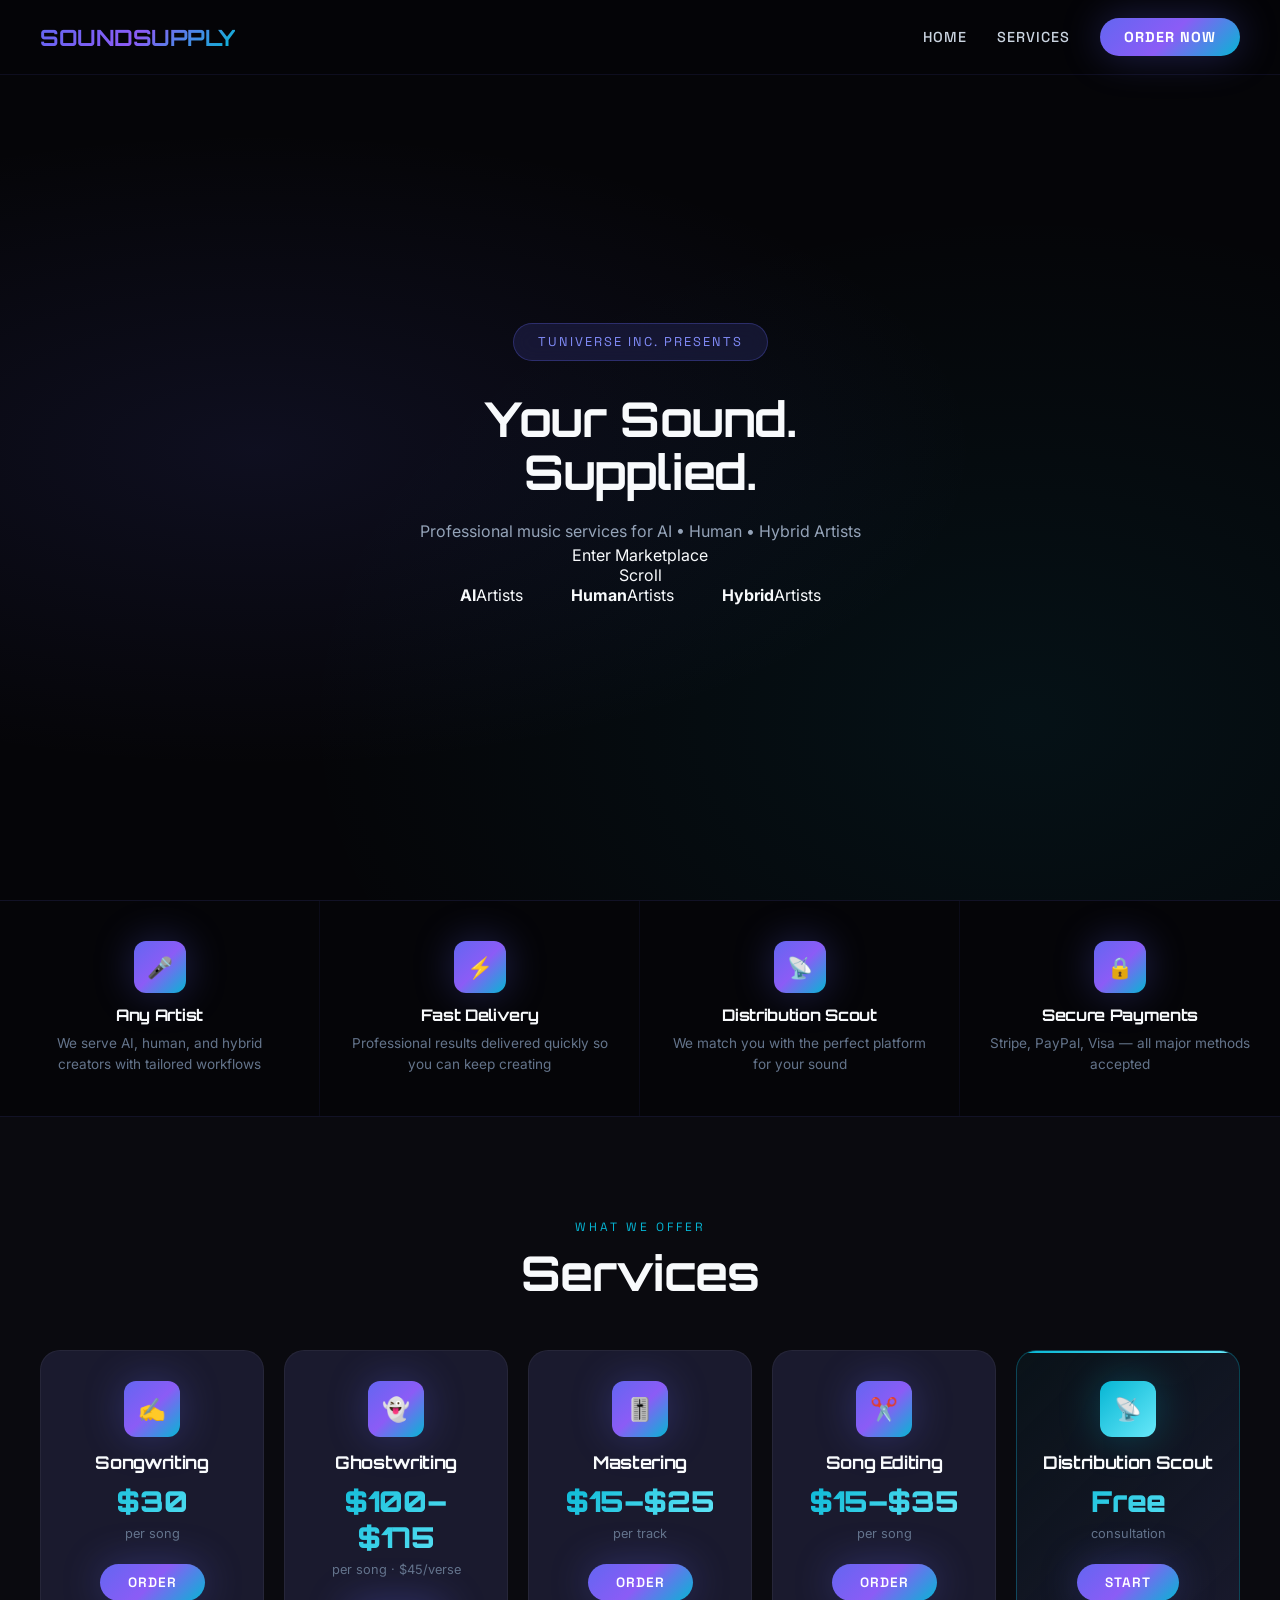
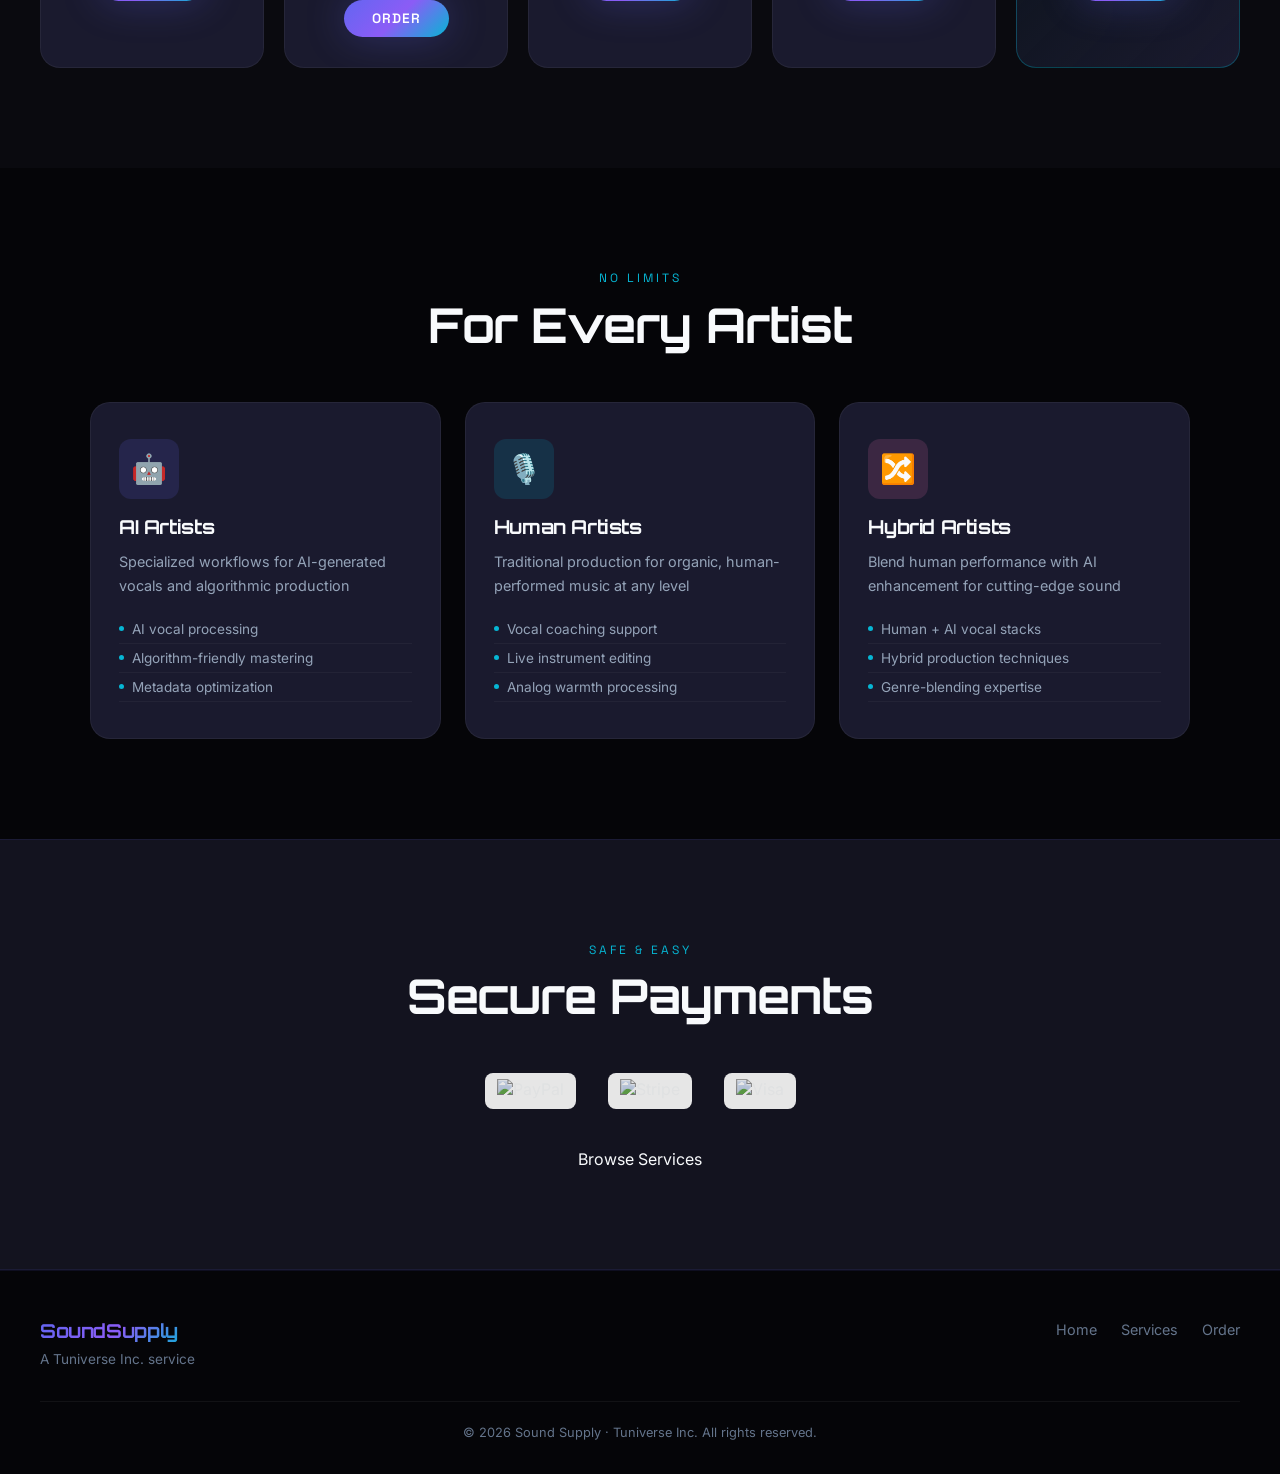
==== commit d5c62170: "Apply original color scheme, fix payment logos, add scroll indicator" ====
--- a/index.html
+++ b/index.html
@@ -4,7 +4,7 @@
 <meta charset="UTF-8">
 <meta name="viewport" content="width=device-width, initial-scale=1.0">
 <title>Sound Supply | Music Creation Marketplace</title>
-<link href="https://fonts.googleapis.com/css2?family=Orbitron:wght@400;700;900&family=Inter:wght@300;400;500;600&display=swap" rel="stylesheet">
+<link href="https://fonts.googleapis.com/css2?family=Orbitron:wght@400;700;900&family=Inter:wght@300;400;500;600&family=Space+Grotesk:wght@400;500;600;700&display=swap" rel="stylesheet">
 <link rel="stylesheet" href="styles.css">
 </head>
 <body>
@@ -26,6 +26,7 @@
   <h2>Your Sound.<br><span class="glow">Supplied.</span></h2>
   <p>Professional music services for AI • Human • Hybrid Artists</p>
   <a href="services.html" class="cta-btn">Enter Marketplace</a>
+  <div class="scroll-indicator"><span>Scroll</span><div class="scroll-arrow"></div></div>
   <div class="hero-stats">
     <div><strong>AI</strong><span>Artists</span></div>
     <div><strong>Human</strong><span>Artists</span></div>
--- a/styles.css
+++ b/styles.css
@@ -1,16 +1,32 @@
 *, *::before, *::after { margin: 0; padding: 0; box-sizing: border-box; }
 
 :root {
-  --cyan: #00ffcc;
-  --cyan-dim: rgba(0,255,204,0.15);
+  --primary: #6366f1;
+  --primary-light: #818cf8;
+  --primary-dark: #4f46e5;
+  --secondary: #06b6d4;
+  --secondary-light: #67e8f9;
+  --accent: #f472b6;
   --dark: #0a0a0f;
   --darker: #050508;
-  --card-bg: #111118;
-  --card-border: #1e1e2e;
-  --text: #f0f0f0;
-  --muted: #888;
+  --dark-elevated: #13131f;
+  --dark-card: #1a1a2e;
+  --light: #f8fafc;
+  --gray-300: #cbd5e1;
+  --gray-400: #94a3b8;
+  --gray-500: #64748b;
+  --success: #10b981;
+  --gradient-primary: linear-gradient(135deg, #6366f1 0%, #8b5cf6 50%, #06b6d4 100%);
+  --gradient-secondary: linear-gradient(135deg, #06b6d4 0%, #67e8f9 100%);
+  --gradient-accent: linear-gradient(135deg, #f472b6 0%, #f9a8d4 100%);
+  --shadow-glow: 0 0 40px rgba(99,102,241,0.3);
+  --shadow-glow-cyan: 0 0 40px rgba(6,182,212,0.3);
   --font-display: 'Orbitron', sans-serif;
   --font-body: 'Inter', sans-serif;
+  --font-accent: 'Space Grotesk', sans-serif;
+  --radius-md: 12px;
+  --radius-lg: 20px;
+  --radius-xl: 28px;
 }
 
 html { scroll-behavior: smooth; }
@@ -18,14 +34,29 @@
 body {
   font-family: var(--font-body);
   background: var(--dark);
-  color: var(--text);
+  color: var(--light);
   overflow-x: hidden;
   -webkit-font-smoothing: antialiased;
 }
 
-::-webkit-scrollbar { width: 6px; }
+::-webkit-scrollbar { width: 8px; }
 ::-webkit-scrollbar-track { background: var(--darker); }
-::-webkit-scrollbar-thumb { background: var(--cyan); border-radius: 3px; }
+::-webkit-scrollbar-thumb { background: var(--primary); border-radius: 4px; }
+::-webkit-scrollbar-thumb:hover { background: var(--primary-light); }
+::selection { background: var(--primary); color: white; }
+
+h1, h2, h3, h4 {
+  font-family: var(--font-display);
+  font-weight: 700;
+  line-height: 1.1;
+  letter-spacing: -0.02em;
+}
+
+h1 { font-size: clamp(2.8rem, 7vw, 5.5rem); font-weight: 900; text-transform: uppercase; }
+h2 { font-size: clamp(1.8rem, 4vw, 3rem); margin-bottom: 1.25rem; }
+h3 { font-size: clamp(1.2rem, 2.5vw, 1.6rem); margin-bottom: 0.75rem; }
+p { color: var(--gray-400); line-height: 1.7; }
+a { text-decoration: none; color: inherit; transition: all 0.3s cubic-bezier(0.4,0,0.2,1); }
 
 /* CANVAS */
 #wave {
@@ -34,7 +65,7 @@
   width: 100%; height: 100%;
   z-index: 0;
   pointer-events: none;
-  opacity: 0.6;
+  opacity: 0.5;
 }
 
 /* NAV */
@@ -46,8 +77,8 @@
   align-items: center;
   padding: 18px 40px;
   background: rgba(5,5,8,0.85);
-  backdrop-filter: blur(20px);
-  border-bottom: 1px solid rgba(0,255,204,0.1);
+  backdrop-filter: blur(20px) saturate(180%);
+  border-bottom: 1px solid rgba(99,102,241,0.1);
   z-index: 100;
 }
 
@@ -55,42 +86,55 @@
   font-family: var(--font-display);
   font-size: 1.4rem;
   font-weight: 700;
-  color: white;
+  color: var(--light);
+  background: var(--gradient-primary);
+  -webkit-background-clip: text;
+  -webkit-text-fill-color: transparent;
+  background-clip: text;
+}
+
+.nav-links { display: flex; align-items: center; gap: 30px; }
+
+.nav-links a {
+  font-family: var(--font-accent);
+  font-weight: 500;
+  font-size: 0.9rem;
+  text-transform: uppercase;
   letter-spacing: 1px;
-}
-
-nav h1 span { color: var(--cyan); }
-
-.nav-links { display: flex; align-items: center; gap: 30px; }
-
-.nav-links a {
-  color: #aaa;
-  text-decoration: none;
-  font-size: 0.9rem;
-  font-weight: 500;
-  text-transform: uppercase;
-  letter-spacing: 1px;
-  transition: color 0.3s;
-}
-
-.nav-links a:hover { color: var(--cyan); }
+  color: var(--gray-300);
+  position: relative;
+  padding: 0.5rem 0;
+}
+
+.nav-links a::after {
+  content: '';
+  position: absolute;
+  bottom: 0; left: 0;
+  width: 0; height: 2px;
+  background: var(--gradient-primary);
+  transition: width 0.3s ease;
+}
+
+.nav-links a:hover { color: var(--light); }
+.nav-links a:hover::after { width: 100%; }
 
 .nav-cta {
-  padding: 8px 22px;
-  background: var(--cyan) !important;
-  color: black !important;
-  border-radius: 20px;
+  padding: 10px 24px !important;
+  background: var(--gradient-primary) !important;
+  color: white !important;
+  border-radius: var(--radius-xl) !important;
   font-weight: 700 !important;
-  transition: all 0.3s !important;
-}
-
-.nav-cta:hover { opacity: 0.85; transform: translateY(-2px); }
+  box-shadow: var(--shadow-glow);
+}
+
+.nav-cta::after { display: none !important; }
+.nav-cta:hover { transform: translateY(-2px); opacity: 0.9; }
 
 .menu-btn {
   display: none;
   background: none;
   border: none;
-  color: white;
+  color: var(--light);
   font-size: 1.5rem;
   cursor: pointer;
 }
@@ -106,98 +150,207 @@
   padding: 140px 24px 80px;
   position: relative;
   z-index: 1;
+  background:
+    radial-gradient(ellipse at 20% 50%, rgba(99,102,241,0.1) 0%, transparent 50%),
+    radial-gradient(ellipse at 80% 80%, rgba(6,182,212,0.07) 0%, transparent 50%),
+    var(--darker);
+}
+
+.hero-grid {
+  position: absolute;
+  inset: 0;
+  background-image:
+    linear-gradient(rgba(99,102,241,0.03) 1px, transparent 1px),
+    linear-gradient(90deg, rgba(99,102,241,0.03) 1px, transparent 1px);
+  background-size: 60px 60px;
+  mask-image: radial-gradient(ellipse at center, black 40%, transparent 80%);
+  pointer-events: none;
 }
 
 .hero-badge {
-  display: inline-block;
-  padding: 6px 18px;
-  border: 1px solid rgba(0,255,204,0.3);
-  border-radius: 20px;
+  display: inline-flex;
+  align-items: center;
+  gap: 0.5rem;
+  padding: 0.6rem 1.5rem;
+  background: rgba(99,102,241,0.15);
+  border: 1px solid rgba(99,102,241,0.3);
+  border-radius: var(--radius-xl);
+  font-family: var(--font-accent);
+  font-size: 0.8rem;
+  color: var(--primary-light);
+  margin-bottom: 2rem;
+  text-transform: uppercase;
+  letter-spacing: 2px;
+  backdrop-filter: blur(10px);
+}
+
+.hero h1 {
+  margin-bottom: 1rem;
+  text-shadow: 0 0 80px rgba(99,102,241,0.3);
+}
+
+.text-gradient {
+  background: var(--gradient-primary);
+  -webkit-background-clip: text;
+  -webkit-text-fill-color: transparent;
+  background-clip: text;
+}
+
+.text-gradient-cyan {
+  background: var(--gradient-secondary);
+  -webkit-background-clip: text;
+  -webkit-text-fill-color: transparent;
+  background-clip: text;
+}
+
+.hero-subtitle {
+  font-family: var(--font-display);
+  font-size: clamp(0.9rem, 2vw, 1.2rem);
+  color: var(--secondary);
+  margin-bottom: 1.5rem;
+  letter-spacing: 4px;
+  text-transform: uppercase;
+}
+
+.hero-description {
+  font-size: 1.1rem;
+  color: var(--gray-400);
+  max-width: 580px;
+  margin: 0 auto 2.5rem;
+  line-height: 1.8;
+}
+
+/* BUTTONS */
+.btn {
+  display: inline-flex;
+  align-items: center;
+  justify-content: center;
+  gap: 0.6rem;
+  padding: 1rem 2rem;
+  border-radius: var(--radius-xl);
+  font-family: var(--font-accent);
+  font-weight: 600;
+  font-size: 0.95rem;
+  text-transform: uppercase;
+  letter-spacing: 1.5px;
+  transition: all 0.4s cubic-bezier(0.4,0,0.2,1);
+  cursor: pointer;
+  border: none;
+  position: relative;
+  overflow: hidden;
+  text-decoration: none;
+}
+
+.btn::before {
+  content: '';
+  position: absolute;
+  top: 0; left: -100%;
+  width: 100%; height: 100%;
+  background: linear-gradient(90deg, transparent, rgba(255,255,255,0.15), transparent);
+  transition: left 0.6s;
+}
+
+.btn:hover::before { left: 100%; }
+
+.btn-primary {
+  background: var(--gradient-primary);
+  color: white;
+  box-shadow: var(--shadow-glow);
+}
+
+.btn-primary:hover {
+  transform: translateY(-3px);
+  box-shadow: 0 0 60px rgba(99,102,241,0.5);
+}
+
+.btn-secondary {
+  background: transparent;
+  color: var(--light);
+  border: 2px solid rgba(99,102,241,0.5);
+  backdrop-filter: blur(10px);
+}
+
+.btn-secondary:hover {
+  background: rgba(99,102,241,0.15);
+  border-color: var(--primary);
+  transform: translateY(-3px);
+}
+
+/* HERO BUTTONS */
+.hero-buttons {
+  display: flex;
+  gap: 1rem;
+  justify-content: center;
+  flex-wrap: wrap;
+  margin-bottom: 3rem;
+}
+
+/* HERO STATS */
+.hero-stats {
+  display: flex;
+  justify-content: center;
+  gap: 3rem;
+  flex-wrap: wrap;
+  margin-bottom: 2rem;
+}
+
+.stat-item { text-align: center; }
+
+.stat-number {
+  font-family: var(--font-display);
+  font-size: 1.8rem;
+  font-weight: 900;
+  background: var(--gradient-primary);
+  -webkit-background-clip: text;
+  -webkit-text-fill-color: transparent;
+  background-clip: text;
+}
+
+.stat-label {
+  font-family: var(--font-accent);
   font-size: 0.75rem;
+  color: var(--gray-500);
+  text-transform: uppercase;
+  letter-spacing: 1px;
+}
+
+/* SCROLL INDICATOR */
+.scroll-hint {
+  position: absolute;
+  bottom: 32px;
+  left: 50%;
+  transform: translateX(-50%);
+  display: flex;
+  flex-direction: column;
+  align-items: center;
+  gap: 8px;
+  color: var(--gray-500);
+  font-family: var(--font-accent);
+  font-size: 0.72rem;
   text-transform: uppercase;
   letter-spacing: 2px;
-  color: var(--cyan);
-  margin-bottom: 24px;
-  background: rgba(0,255,204,0.05);
-}
-
-.hero h2 {
-  font-family: var(--font-display);
-  font-size: clamp(3rem, 8vw, 6rem);
-  font-weight: 900;
-  line-height: 1.1;
-  margin-bottom: 20px;
-  text-transform: uppercase;
-}
-
-.glow {
-  color: var(--cyan);
-  text-shadow: 0 0 40px rgba(0,255,204,0.5);
-}
-
-.hero p {
-  font-size: 1.1rem;
-  color: var(--muted);
-  letter-spacing: 4px;
-  margin-bottom: 36px;
-}
-
-.cta-btn {
-  display: inline-block;
-  padding: 16px 40px;
-  background: var(--cyan);
-  color: black;
-  font-weight: 700;
-  font-size: 1rem;
-  border-radius: 30px;
-  text-decoration: none;
-  text-transform: uppercase;
-  letter-spacing: 2px;
-  transition: all 0.3s;
-  box-shadow: 0 0 30px rgba(0,255,204,0.3);
-  margin-bottom: 50px;
-}
-
-.cta-btn:hover {
-  transform: translateY(-3px);
-  box-shadow: 0 0 50px rgba(0,255,204,0.5);
-}
-
-.hero-stats {
-  display: flex;
-  gap: 50px;
-  flex-wrap: wrap;
-  justify-content: center;
-}
-
-.hero-stats div {
-  display: flex;
-  flex-direction: column;
-  align-items: center;
-  gap: 4px;
-}
-
-.hero-stats strong {
-  font-family: var(--font-display);
-  font-size: 1.2rem;
-  color: var(--cyan);
-}
-
-.hero-stats span {
-  font-size: 0.75rem;
-  color: var(--muted);
-  text-transform: uppercase;
-  letter-spacing: 1px;
+  animation: bounce 2s ease-in-out infinite;
+  z-index: 2;
+}
+
+.scroll-hint svg {
+  width: 20px; height: 20px;
+  stroke: var(--primary-light);
+  fill: none;
+  stroke-width: 2;
+}
+
+@keyframes bounce {
+  0%, 100% { transform: translateX(-50%) translateY(0); }
+  50% { transform: translateX(-50%) translateY(8px); }
 }
 
 /* FEATURES */
 .features {
   display: grid;
   grid-template-columns: repeat(auto-fit, minmax(220px, 1fr));
-  gap: 1px;
-  background: rgba(0,255,204,0.05);
-  border-top: 1px solid rgba(0,255,204,0.1);
-  border-bottom: 1px solid rgba(0,255,204,0.1);
+  border-top: 1px solid rgba(99,102,241,0.1);
+  border-bottom: 1px solid rgba(99,102,241,0.1);
   position: relative;
   z-index: 1;
 }
@@ -206,21 +359,32 @@
   padding: 40px 30px;
   background: var(--darker);
   text-align: center;
+  border-right: 1px solid rgba(99,102,241,0.07);
   transition: background 0.3s;
 }
 
-.feature:hover { background: #0d0d14; }
-
-.feature-icon { font-size: 2rem; margin-bottom: 12px; }
+.feature:last-child { border-right: none; }
+.feature:hover { background: var(--dark-elevated); }
+
+.feature-icon {
+  width: 52px; height: 52px;
+  background: var(--gradient-primary);
+  border-radius: var(--radius-md);
+  display: flex;
+  align-items: center;
+  justify-content: center;
+  font-size: 1.3rem;
+  margin: 0 auto 14px;
+  box-shadow: var(--shadow-glow);
+}
 
 .feature h3 {
-  font-family: var(--font-display);
   font-size: 1rem;
   margin-bottom: 8px;
-  color: white;
-}
-
-.feature p { font-size: 0.85rem; color: var(--muted); line-height: 1.6; }
+  color: var(--light);
+}
+
+.feature p { font-size: 0.85rem; color: var(--gray-500); line-height: 1.6; }
 
 /* SECTION HEADER */
 .section-header {
@@ -229,22 +393,19 @@
 }
 
 .label {
+  font-family: var(--font-accent);
   font-size: 0.75rem;
   text-transform: uppercase;
   letter-spacing: 3px;
-  color: var(--cyan);
+  color: var(--secondary);
   margin-bottom: 10px;
-}
-
-.section-header h2 {
-  font-family: var(--font-display);
-  font-size: clamp(1.8rem, 4vw, 3rem);
-  font-weight: 700;
-  color: white;
-}
-
-/* SERVICES PREVIEW */
-.services-preview {
+  display: block;
+}
+
+.section-header h2 { color: var(--light); }
+
+/* SERVICES */
+.services-preview, .services-page {
   padding: 100px 40px;
   position: relative;
   z-index: 1;
@@ -259,62 +420,112 @@
 }
 
 .card {
-  background: var(--card-bg);
-  border: 1px solid var(--card-border);
-  border-radius: 16px;
+  background: var(--dark-card);
+  border: 1px solid rgba(255,255,255,0.05);
+  border-radius: var(--radius-lg);
   padding: 30px 24px;
   text-align: center;
   transition: all 0.3s;
+  position: relative;
+  overflow: hidden;
+}
+
+.card::before {
+  content: '';
+  position: absolute;
+  top: 0; left: 0; right: 0;
+  height: 2px;
+  background: var(--gradient-primary);
+  opacity: 0;
+  transition: opacity 0.3s;
 }
 
 .card:hover {
   transform: translateY(-8px);
-  border-color: rgba(0,255,204,0.3);
-  box-shadow: 0 20px 40px rgba(0,0,0,0.4);
-}
-
-.card-icon { font-size: 2rem; margin-bottom: 14px; }
-
-.card h3 {
-  font-family: var(--font-display);
-  font-size: 1rem;
-  color: white;
-  margin-bottom: 12px;
-}
+  border-color: rgba(99,102,241,0.3);
+  box-shadow: 0 20px 40px rgba(0,0,0,0.4), var(--shadow-glow);
+}
+
+.card:hover::before { opacity: 1; }
+
+.card.highlight {
+  border-color: rgba(6,182,212,0.3);
+  background: linear-gradient(135deg, rgba(6,182,212,0.05), var(--dark-card));
+}
+
+.card.highlight::before { background: var(--gradient-secondary); opacity: 1; }
+
+.card-icon {
+  width: 56px; height: 56px;
+  background: var(--gradient-primary);
+  border-radius: var(--radius-md);
+  display: flex;
+  align-items: center;
+  justify-content: center;
+  font-size: 1.4rem;
+  margin: 0 auto 16px;
+  box-shadow: var(--shadow-glow);
+}
+
+.card.highlight .card-icon { background: var(--gradient-secondary); box-shadow: var(--shadow-glow-cyan); }
+
+.card h3 { font-size: 1.1rem; color: var(--light); margin-bottom: 10px; }
 
 .price {
   font-family: var(--font-display);
-  font-size: 1.6rem;
-  font-weight: 700;
-  color: var(--cyan);
+  font-size: 1.8rem;
+  font-weight: 900;
+  background: var(--gradient-secondary);
+  -webkit-background-clip: text;
+  -webkit-text-fill-color: transparent;
+  background-clip: text;
   margin-bottom: 4px;
 }
 
-.card p { font-size: 0.8rem; color: var(--muted); margin-bottom: 20px; }
+.card > p { font-size: 0.8rem; color: var(--gray-500); margin-bottom: 20px; }
+
+.service-features {
+  list-style: none;
+  text-align: left;
+  margin-bottom: 20px;
+}
+
+.service-features li {
+  font-size: 0.82rem;
+  color: var(--gray-400);
+  padding: 5px 0;
+  border-bottom: 1px solid rgba(255,255,255,0.04);
+  display: flex;
+  align-items: center;
+  gap: 8px;
+}
+
+.service-features li::before {
+  content: '';
+  width: 5px; height: 5px;
+  border-radius: 50%;
+  background: var(--secondary);
+  flex-shrink: 0;
+}
 
 .order-btn {
   display: inline-block;
   padding: 10px 28px;
-  background: transparent;
-  border: 1px solid var(--cyan);
-  color: var(--cyan);
-  border-radius: 20px;
-  text-decoration: none;
+  background: var(--gradient-primary);
+  color: white;
+  border-radius: var(--radius-xl);
+  font-family: var(--font-accent);
   font-size: 0.85rem;
   font-weight: 600;
   text-transform: uppercase;
   letter-spacing: 1px;
   transition: all 0.3s;
+  box-shadow: var(--shadow-glow);
 }
 
 .order-btn:hover {
-  background: var(--cyan);
-  color: black;
-}
-
-.card.highlight {
-  border-color: rgba(0,255,204,0.4);
-  background: rgba(0,255,204,0.04);
+  transform: translateY(-2px);
+  box-shadow: 0 0 30px rgba(99,102,241,0.5);
 }
 
 /* ARTIST TYPES */
@@ -334,68 +545,94 @@
 }
 
 .artist-card {
-  background: var(--card-bg);
-  border: 1px solid var(--card-border);
-  border-radius: 16px;
+  background: var(--dark-card);
+  border: 1px solid rgba(255,255,255,0.05);
+  border-radius: var(--radius-lg);
   padding: 36px 28px;
   transition: all 0.3s;
 }
 
 .artist-card:hover { transform: translateY(-6px); }
-.artist-card.ai:hover { border-color: #818cf8; box-shadow: 0 0 30px rgba(129,140,248,0.15); }
-.artist-card.human:hover { border-color: var(--cyan); box-shadow: 0 0 30px rgba(0,255,204,0.15); }
-.artist-card.hybrid:hover { border-color: #f472b6; box-shadow: 0 0 30px rgba(244,114,182,0.15); }
-
-.artist-icon { font-size: 2.5rem; margin-bottom: 16px; }
-
-.artist-card h3 {
-  font-family: var(--font-display);
-  font-size: 1.1rem;
-  color: white;
-  margin-bottom: 12px;
-}
-
-.artist-card p { font-size: 0.9rem; color: var(--muted); line-height: 1.7; margin-bottom: 16px; }
+.artist-card.ai:hover { border-color: var(--primary-light); box-shadow: var(--shadow-glow); }
+.artist-card.human:hover { border-color: var(--secondary); box-shadow: var(--shadow-glow-cyan); }
+.artist-card.hybrid:hover { border-color: var(--accent); box-shadow: 0 0 40px rgba(244,114,182,0.2); }
+
+.artist-icon {
+  width: 60px; height: 60px;
+  border-radius: var(--radius-md);
+  display: flex;
+  align-items: center;
+  justify-content: center;
+  font-size: 1.8rem;
+  margin-bottom: 18px;
+}
+
+.artist-card.ai .artist-icon { background: rgba(99,102,241,0.15); }
+.artist-card.human .artist-icon { background: rgba(6,182,212,0.15); }
+.artist-card.hybrid .artist-icon { background: rgba(244,114,182,0.15); }
+
+.artist-card h3 { font-size: 1.2rem; color: var(--light); margin-bottom: 12px; }
+.artist-card > p { font-size: 0.9rem; color: var(--gray-400); line-height: 1.7; margin-bottom: 16px; }
 
 .artist-card ul { list-style: none; }
 .artist-card ul li {
   font-size: 0.85rem;
-  color: #aaa;
-  padding: 5px 0;
-  border-bottom: 1px solid #1a1a2a;
-}
-.artist-card ul li::before { content: "→ "; color: var(--cyan); }
-
-/* PAYMENT */
+  color: var(--gray-400);
+  padding: 6px 0;
+  border-bottom: 1px solid rgba(255,255,255,0.04);
+  display: flex;
+  align-items: center;
+  gap: 8px;
+}
+
+.artist-card ul li::before {
+  content: '';
+  width: 5px; height: 5px;
+  border-radius: 50%;
+  background: var(--secondary);
+  flex-shrink: 0;
+}
+
+/* PAYMENT SECTION */
 .payment-section {
   padding: 100px 40px;
   text-align: center;
   position: relative;
   z-index: 1;
+  background: var(--dark-elevated);
+  border-top: 1px solid rgba(99,102,241,0.1);
+  border-bottom: 1px solid rgba(99,102,241,0.1);
 }
 
 .payment-logos {
   display: flex;
   justify-content: center;
   align-items: center;
-  gap: 30px;
-  margin: 30px 0 40px;
+  gap: 32px;
+  margin: 32px 0 40px;
   flex-wrap: wrap;
 }
 
 .payment-logos img {
-  height: 32px;
+  height: 36px;
   width: auto;
-  filter: brightness(0.7) grayscale(0.3);
-  transition: filter 0.3s;
-}
-
-.payment-logos img:hover { filter: brightness(1); }
+  object-fit: contain;
+  filter: brightness(0.9) saturate(0.8);
+  transition: filter 0.3s, transform 0.3s;
+  background: white;
+  padding: 6px 12px;
+  border-radius: 8px;
+}
+
+.payment-logos img:hover {
+  filter: brightness(1) saturate(1);
+  transform: translateY(-2px);
+}
 
 /* FOOTER */
 footer {
   background: var(--darker);
-  border-top: 1px solid rgba(0,255,204,0.1);
+  border-top: 1px solid rgba(99,102,241,0.1);
   padding: 50px 40px 30px;
   position: relative;
   z-index: 1;
@@ -414,22 +651,24 @@
 footer h3 {
   font-family: var(--font-display);
   font-size: 1.2rem;
-  color: white;
+  background: var(--gradient-primary);
+  -webkit-background-clip: text;
+  -webkit-text-fill-color: transparent;
+  background-clip: text;
   margin-bottom: 6px;
 }
 
-footer h3 span { color: var(--cyan); }
-footer p { font-size: 0.85rem; color: var(--muted); }
+footer p { font-size: 0.85rem; color: var(--gray-500); }
 
 .footer-links { display: flex; gap: 24px; align-items: center; }
-.footer-links a { color: var(--muted); text-decoration: none; font-size: 0.9rem; transition: color 0.3s; }
-.footer-links a:hover { color: var(--cyan); }
+.footer-links a { color: var(--gray-500); font-size: 0.9rem; transition: color 0.3s; }
+.footer-links a:hover { color: var(--secondary); }
 
 .copyright {
   text-align: center;
   font-size: 0.8rem;
-  color: #555;
-  border-top: 1px solid #1a1a2a;
+  color: var(--gray-500);
+  border-top: 1px solid rgba(255,255,255,0.05);
   padding-top: 20px;
   max-width: 1200px;
   margin: 0 auto;
@@ -444,29 +683,23 @@
   padding: 120px 24px 60px;
   position: relative;
   z-index: 1;
+  background:
+    radial-gradient(ellipse at 30% 40%, rgba(99,102,241,0.08) 0%, transparent 50%),
+    var(--darker);
 }
 
 .order-box {
-  background: var(--card-bg);
-  border: 1px solid var(--card-border);
-  border-radius: 20px;
+  background: var(--dark-card);
+  border: 1px solid rgba(99,102,241,0.2);
+  border-radius: var(--radius-lg);
   padding: 48px 40px;
   width: 100%;
-  max-width: 540px;
-}
-
-.order-box h2 {
-  font-family: var(--font-display);
-  font-size: 1.6rem;
-  color: white;
-  margin-bottom: 8px;
-}
-
-.order-box .sub {
-  color: var(--muted);
-  font-size: 0.9rem;
-  margin-bottom: 32px;
-}
+  max-width: 560px;
+  box-shadow: var(--shadow-glow);
+}
+
+.order-box h2 { color: var(--light); margin-bottom: 8px; font-size: 1.8rem; }
+.order-box .sub { color: var(--gray-500); font-size: 0.9rem; margin-bottom: 32px; }
 
 .order-box input,
 .order-box textarea,
@@ -474,10 +707,10 @@
   width: 100%;
   padding: 13px 16px;
   margin-bottom: 16px;
-  background: #0d0d14;
-  border: 1px solid #222;
-  border-radius: 10px;
-  color: white;
+  background: var(--dark-elevated);
+  border: 1px solid rgba(99,102,241,0.15);
+  border-radius: var(--radius-md);
+  color: var(--light);
   font-size: 0.95rem;
   font-family: var(--font-body);
   transition: border-color 0.3s;
@@ -487,38 +720,43 @@
 .order-box textarea:focus,
 .order-box select:focus {
   outline: none;
-  border-color: var(--cyan);
-}
-
-.order-box textarea { height: 110px; resize: vertical; }
-
-.order-box select option { background: #0d0d14; }
+  border-color: var(--primary);
+  box-shadow: 0 0 0 3px rgba(99,102,241,0.1);
+}
+
+.order-box textarea { height: 120px; resize: vertical; }
+.order-box select option { background: var(--dark-card); }
 
 .pay-logos {
   display: flex;
-  gap: 12px;
+  gap: 10px;
   align-items: center;
   margin-bottom: 20px;
+  flex-wrap: wrap;
 }
 
 .pay-logos img {
-  height: 24px;
+  height: 28px;
   width: auto;
-  filter: brightness(0.7);
-  transition: filter 0.3s;
-}
-
-.pay-logos img:hover { filter: brightness(1); }
+  background: white;
+  padding: 4px 8px;
+  border-radius: 6px;
+  object-fit: contain;
+  filter: brightness(0.95);
+  transition: all 0.3s;
+}
+
+.pay-logos img:hover { transform: translateY(-2px); filter: brightness(1); }
 
 .pay-btn {
   display: block;
   width: 100%;
   padding: 15px;
-  background: var(--cyan);
-  color: black;
-  border-radius: 12px;
+  background: var(--gradient-primary);
+  color: white;
+  border-radius: var(--radius-md);
   text-align: center;
-  text-decoration: none;
+  font-family: var(--font-accent);
   font-weight: 700;
   font-size: 1rem;
   text-transform: uppercase;
@@ -526,44 +764,34 @@
   transition: all 0.3s;
   border: none;
   cursor: pointer;
+  box-shadow: var(--shadow-glow);
 }
 
 .pay-btn:hover {
-  opacity: 0.85;
   transform: translateY(-2px);
-  box-shadow: 0 10px 30px rgba(0,255,204,0.3);
-}
-
-/* SERVICES PAGE */
-.services-page {
-  padding: 120px 40px 80px;
-  position: relative;
-  z-index: 1;
+  box-shadow: 0 0 40px rgba(99,102,241,0.5);
 }
 
 /* RESPONSIVE */
 @media (max-width: 768px) {
   nav { padding: 16px 20px; }
-  .nav-links { display: none; flex-direction: column; position: absolute; top: 70px; left: 0; width: 100%; background: rgba(5,5,8,0.98); padding: 20px; gap: 16px; }
+  .nav-links {
+    display: none;
+    flex-direction: column;
+    position: absolute;
+    top: 70px; left: 0;
+    width: 100%;
+    background: rgba(5,5,8,0.98);
+    padding: 20px;
+    gap: 16px;
+    border-bottom: 1px solid rgba(99,102,241,0.1);
+  }
   .nav-links.open { display: flex; }
   .menu-btn { display: block; }
-  .hero { padding: 120px 20px 60px; }
+  .hero { padding: 120px 20px 80px; }
   .features { grid-template-columns: 1fr 1fr; }
-  .hero-stats { gap: 30px; }
-  .services-preview, .artist-types, .payment-section { padding: 70px 20px; }
+  .services-preview, .services-page, .artist-types, .payment-section { padding: 70px 20px; }
   .footer-inner { flex-direction: column; }
   .order-box { padding: 32px 24px; }
-}
-
-.service-features {
-  list-style: none;
-  margin: 0 0 20px;
-  text-align: left;
-}
-.service-features li {
-  font-size: 0.82rem;
-  color: #aaa;
-  padding: 5px 0;
-  border-bottom: 1px solid #1a1a2a;
-}
-.service-features li::before { content: "→ "; color: var(--cyan); }
+  .hero-stats { gap: 20px; }
+}
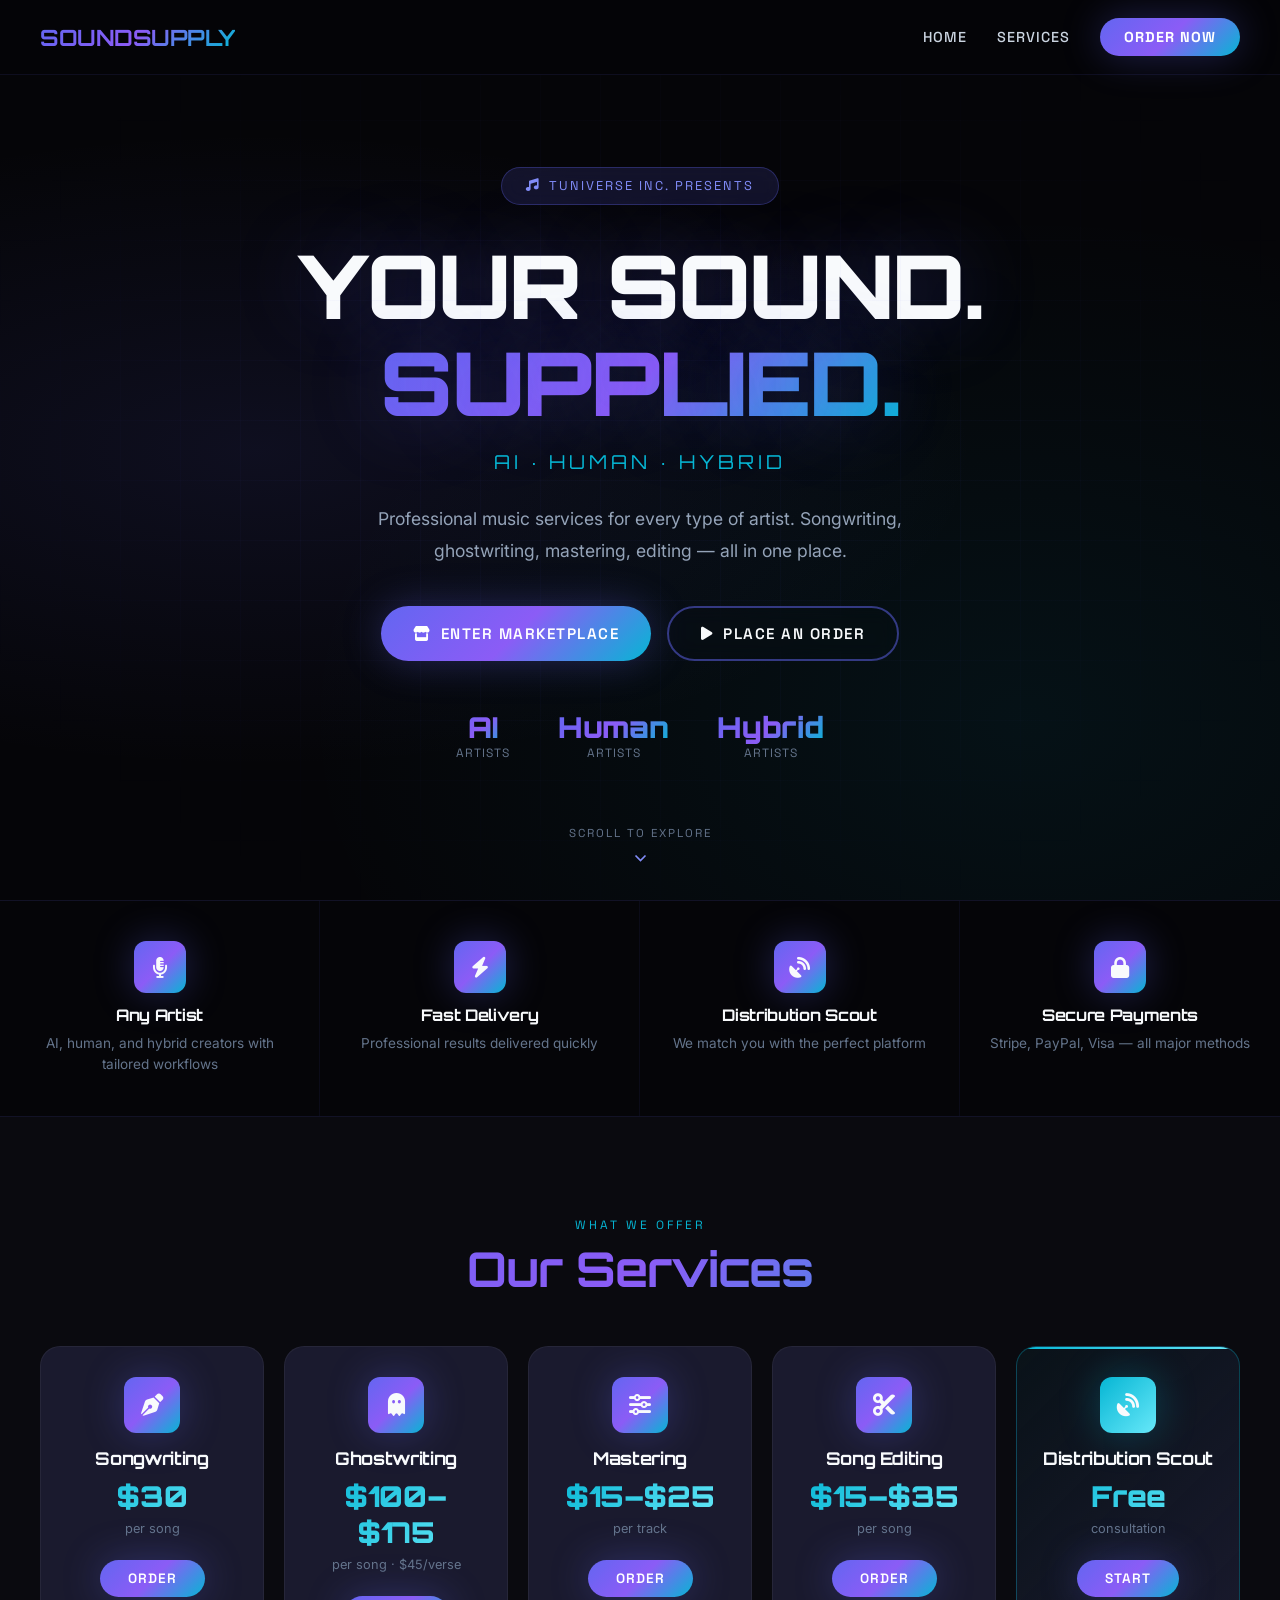
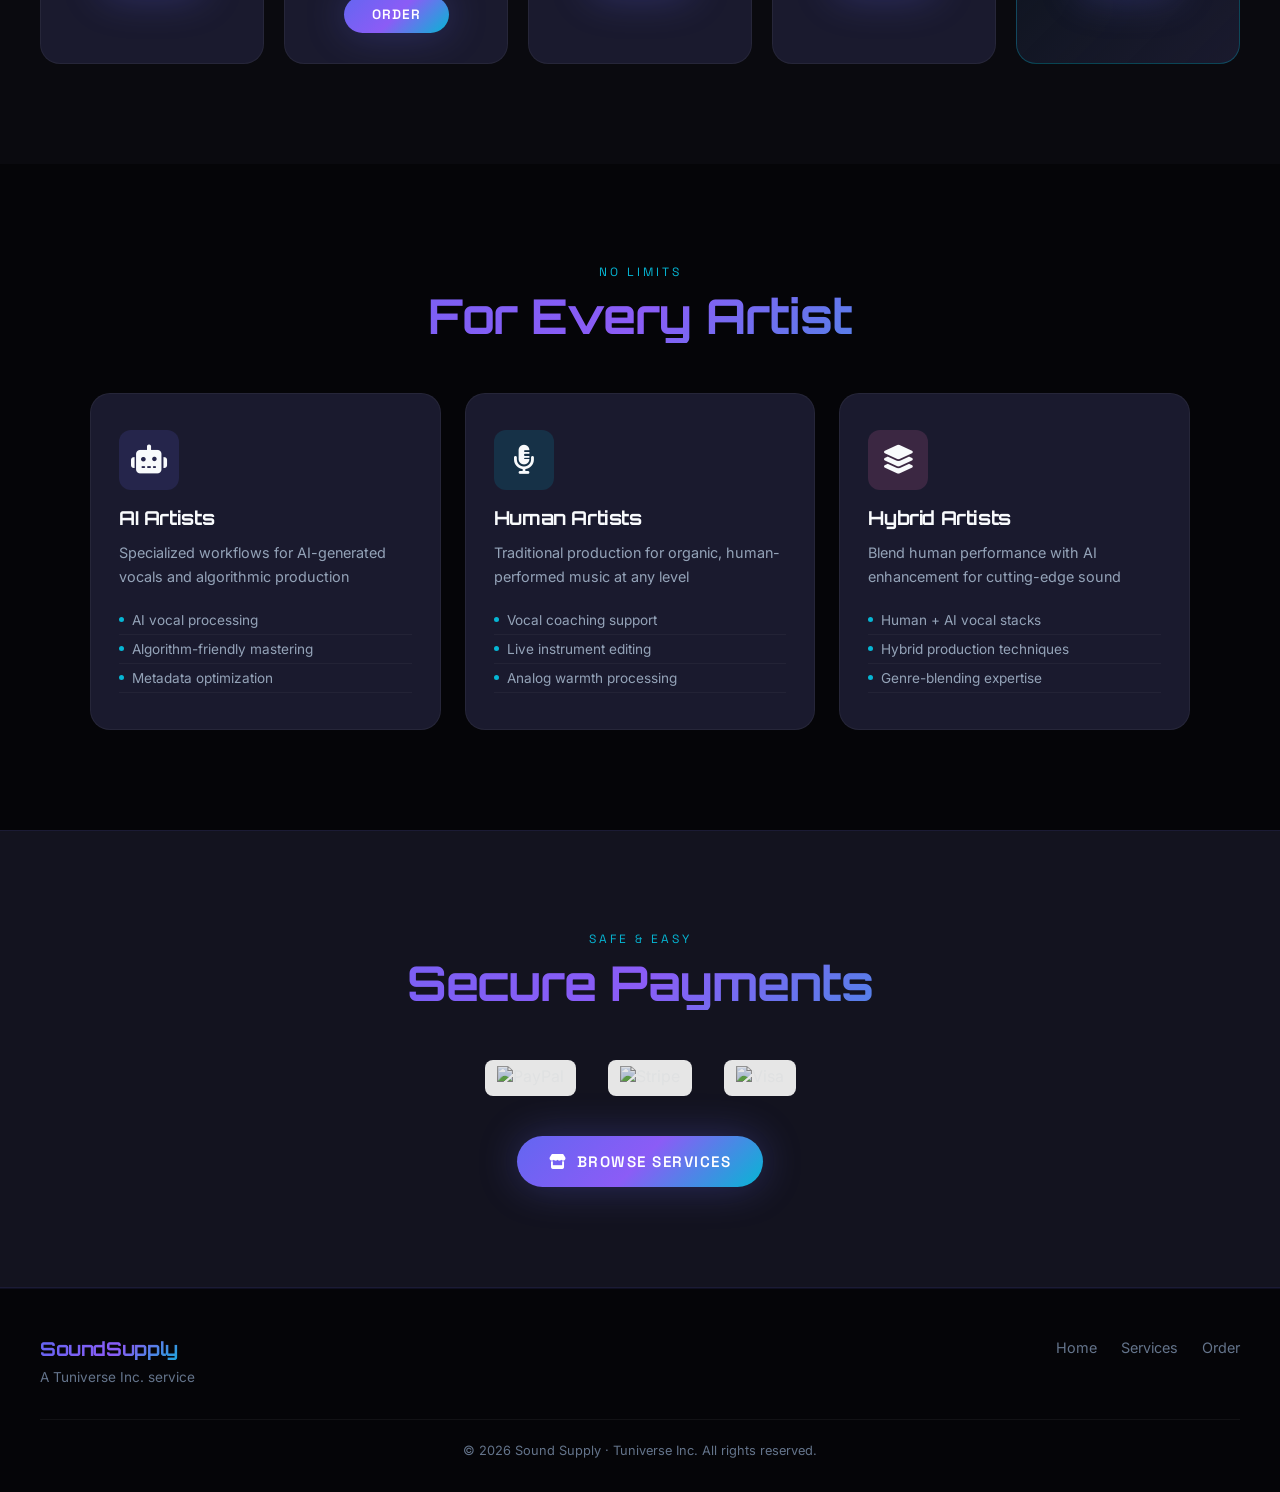
==== commit 6035985a: "Apply original color scheme, fix payment logos, add scroll indicator" ====
--- a/index.html
+++ b/index.html
@@ -4,7 +4,8 @@
 <meta charset="UTF-8">
 <meta name="viewport" content="width=device-width, initial-scale=1.0">
 <title>Sound Supply | Music Creation Marketplace</title>
-<link href="https://fonts.googleapis.com/css2?family=Orbitron:wght@400;700;900&family=Inter:wght@300;400;500;600&family=Space+Grotesk:wght@400;500;600;700&display=swap" rel="stylesheet">
+<link href="https://fonts.googleapis.com/css2?family=Orbitron:wght@400;500;700;900&family=Inter:wght@300;400;500;600;700&family=Space+Grotesk:wght@400;500;600;700&display=swap" rel="stylesheet">
+<link rel="stylesheet" href="https://cdnjs.cloudflare.com/ajax/libs/font-awesome/6.4.0/css/all.min.css">
 <link rel="stylesheet" href="styles.css">
 </head>
 <body>
@@ -12,89 +13,106 @@
 <canvas id="wave"></canvas>
 
 <nav>
-  <h1>Sound<span>Supply</span></h1>
+  <h1>SoundSupply</h1>
   <div class="nav-links">
     <a href="index.html">Home</a>
     <a href="services.html">Services</a>
     <a href="order.html" class="nav-cta">Order Now</a>
   </div>
-  <button class="menu-btn" onclick="toggleMenu()">☰</button>
+  <button class="menu-btn" onclick="toggleMenu()"><i class="fas fa-bars"></i></button>
 </nav>
 
 <section class="hero">
-  <div class="hero-badge">Tuniverse Inc. Presents</div>
-  <h2>Your Sound.<br><span class="glow">Supplied.</span></h2>
-  <p>Professional music services for AI • Human • Hybrid Artists</p>
-  <a href="services.html" class="cta-btn">Enter Marketplace</a>
-  <div class="scroll-indicator"><span>Scroll</span><div class="scroll-arrow"></div></div>
+  <div class="hero-grid"></div>
+  <div class="hero-badge"><i class="fas fa-music"></i> Tuniverse Inc. Presents</div>
+  <h1>Your Sound.<br><span class="text-gradient">Supplied.</span></h1>
+  <p class="hero-subtitle">AI · Human · Hybrid</p>
+  <p class="hero-description">Professional music services for every type of artist. Songwriting, ghostwriting, mastering, editing — all in one place.</p>
+  <div class="hero-buttons">
+    <a href="services.html" class="btn btn-primary"><i class="fas fa-store"></i> Enter Marketplace</a>
+    <a href="order.html" class="btn btn-secondary"><i class="fas fa-play"></i> Place an Order</a>
+  </div>
   <div class="hero-stats">
-    <div><strong>AI</strong><span>Artists</span></div>
-    <div><strong>Human</strong><span>Artists</span></div>
-    <div><strong>Hybrid</strong><span>Artists</span></div>
+    <div class="stat-item">
+      <div class="stat-number">AI</div>
+      <div class="stat-label">Artists</div>
+    </div>
+    <div class="stat-item">
+      <div class="stat-number">Human</div>
+      <div class="stat-label">Artists</div>
+    </div>
+    <div class="stat-item">
+      <div class="stat-number">Hybrid</div>
+      <div class="stat-label">Artists</div>
+    </div>
+  </div>
+  <div class="scroll-hint">
+    <span>Scroll to explore</span>
+    <svg viewBox="0 0 24 24"><polyline points="6 9 12 15 18 9"/></svg>
   </div>
 </section>
 
 <section class="features">
   <div class="feature">
-    <div class="feature-icon">🎤</div>
+    <div class="feature-icon"><i class="fas fa-microphone-alt"></i></div>
     <h3>Any Artist</h3>
-    <p>We serve AI, human, and hybrid creators with tailored workflows</p>
-  </div>
-  <div class="feature">
-    <div class="feature-icon">⚡</div>
+    <p>AI, human, and hybrid creators with tailored workflows</p>
+  </div>
+  <div class="feature">
+    <div class="feature-icon"><i class="fas fa-bolt"></i></div>
     <h3>Fast Delivery</h3>
-    <p>Professional results delivered quickly so you can keep creating</p>
-  </div>
-  <div class="feature">
-    <div class="feature-icon">📡</div>
+    <p>Professional results delivered quickly</p>
+  </div>
+  <div class="feature">
+    <div class="feature-icon"><i class="fas fa-satellite-dish"></i></div>
     <h3>Distribution Scout</h3>
-    <p>We match you with the perfect platform for your sound</p>
-  </div>
-  <div class="feature">
-    <div class="feature-icon">🔒</div>
+    <p>We match you with the perfect platform</p>
+  </div>
+  <div class="feature">
+    <div class="feature-icon"><i class="fas fa-lock"></i></div>
     <h3>Secure Payments</h3>
-    <p>Stripe, PayPal, Visa — all major methods accepted</p>
+    <p>Stripe, PayPal, Visa — all major methods</p>
   </div>
 </section>
 
 <section class="services-preview">
   <div class="section-header">
-    <p class="label">What We Offer</p>
-    <h2>Services</h2>
+    <span class="label">What We Offer</span>
+    <h2 class="text-gradient">Our Services</h2>
   </div>
   <div class="cards">
     <div class="card">
-      <div class="card-icon">✍️</div>
+      <div class="card-icon"><i class="fas fa-pen-nib"></i></div>
       <h3>Songwriting</h3>
       <div class="price">$30</div>
       <p>per song</p>
       <a href="order.html?service=songwriting" class="order-btn">Order</a>
     </div>
     <div class="card">
-      <div class="card-icon">👻</div>
+      <div class="card-icon"><i class="fas fa-ghost"></i></div>
       <h3>Ghostwriting</h3>
       <div class="price">$100–$175</div>
       <p>per song · $45/verse</p>
       <a href="order.html?service=ghostwriting" class="order-btn">Order</a>
     </div>
     <div class="card">
-      <div class="card-icon">🎚️</div>
+      <div class="card-icon"><i class="fas fa-sliders-h"></i></div>
       <h3>Mastering</h3>
       <div class="price">$15–$25</div>
       <p>per track</p>
       <a href="order.html?service=mastering" class="order-btn">Order</a>
     </div>
     <div class="card">
-      <div class="card-icon">✂️</div>
+      <div class="card-icon"><i class="fas fa-cut"></i></div>
       <h3>Song Editing</h3>
       <div class="price">$15–$35</div>
       <p>per song</p>
       <a href="order.html?service=editing" class="order-btn">Order</a>
     </div>
     <div class="card highlight">
-      <div class="card-icon">📡</div>
+      <div class="card-icon"><i class="fas fa-satellite-dish"></i></div>
       <h3>Distribution Scout</h3>
-      <div class="price">Free</div>
+      <div class="price text-gradient-cyan">Free</div>
       <p>consultation</p>
       <a href="order.html?service=distribution" class="order-btn">Start</a>
     </div>
@@ -103,12 +121,12 @@
 
 <section class="artist-types">
   <div class="section-header">
-    <p class="label">No Limits</p>
-    <h2>For Every Artist</h2>
+    <span class="label">No Limits</span>
+    <h2 class="text-gradient">For Every Artist</h2>
   </div>
   <div class="artist-grid">
     <div class="artist-card ai">
-      <div class="artist-icon">🤖</div>
+      <div class="artist-icon"><i class="fas fa-robot"></i></div>
       <h3>AI Artists</h3>
       <p>Specialized workflows for AI-generated vocals and algorithmic production</p>
       <ul>
@@ -118,7 +136,7 @@
       </ul>
     </div>
     <div class="artist-card human">
-      <div class="artist-icon">🎙️</div>
+      <div class="artist-icon"><i class="fas fa-microphone-alt"></i></div>
       <h3>Human Artists</h3>
       <p>Traditional production for organic, human-performed music at any level</p>
       <ul>
@@ -128,7 +146,7 @@
       </ul>
     </div>
     <div class="artist-card hybrid">
-      <div class="artist-icon">🔀</div>
+      <div class="artist-icon"><i class="fas fa-layer-group"></i></div>
       <h3>Hybrid Artists</h3>
       <p>Blend human performance with AI enhancement for cutting-edge sound</p>
       <ul>
@@ -142,21 +160,21 @@
 
 <section class="payment-section">
   <div class="section-header">
-    <p class="label">Safe & Easy</p>
-    <h2>Secure Payments</h2>
+    <span class="label">Safe & Easy</span>
+    <h2 class="text-gradient">Secure Payments</h2>
   </div>
   <div class="payment-logos">
     <img src="https://upload.wikimedia.org/wikipedia/commons/5/5a/PayPal.svg" alt="PayPal">
     <img src="https://upload.wikimedia.org/wikipedia/commons/2/2a/Stripe_logo%2C_revised_2016.svg" alt="Stripe">
     <img src="https://upload.wikimedia.org/wikipedia/commons/4/41/Visa_Logo.png" alt="Visa">
   </div>
-  <a href="services.html" class="cta-btn">Browse Services</a>
+  <a href="services.html" class="btn btn-primary"><i class="fas fa-store"></i> Browse Services</a>
 </section>
 
 <footer>
   <div class="footer-inner">
     <div>
-      <h3>Sound<span>Supply</span></h3>
+      <h3>SoundSupply</h3>
       <p>A Tuniverse Inc. service</p>
     </div>
     <div class="footer-links">
@@ -169,43 +187,30 @@
 </footer>
 
 <script>
-// Wave canvas
 const canvas = document.getElementById("wave");
 const ctx = canvas.getContext("2d");
-
-function resize() {
-  canvas.width = window.innerWidth;
-  canvas.height = window.innerHeight;
-}
-resize();
-window.addEventListener('resize', resize);
-
+function resize() { canvas.width = window.innerWidth; canvas.height = window.innerHeight; }
+resize(); window.addEventListener('resize', resize);
 let t = 0;
 function draw() {
-  ctx.clearRect(0, 0, canvas.width, canvas.height);
-  for (let i = 0; i < 3; i++) {
-    ctx.beginPath();
-    ctx.moveTo(0, canvas.height / 2);
-    for (let x = 0; x < canvas.width; x++) {
-      let y = canvas.height / 2 + Math.sin((x + t * (1 + i * 0.3)) * 0.018) * (35 - i * 8);
-      ctx.lineTo(x, y);
+  ctx.clearRect(0,0,canvas.width,canvas.height);
+  const colors = ['rgba(99,102,241,0.12)', 'rgba(139,92,246,0.08)', 'rgba(6,182,212,0.06)'];
+  for (let i=0;i<3;i++) {
+    ctx.beginPath(); ctx.moveTo(0, canvas.height/2);
+    for (let x=0;x<canvas.width;x++) {
+      let y = canvas.height/2 + Math.sin((x+t*(1+i*0.25))*0.016)*(40-i*10);
+      ctx.lineTo(x,y);
     }
-    ctx.strokeStyle = `rgba(0,255,204,${0.15 - i * 0.04})`;
-    ctx.lineWidth = 2 - i * 0.5;
-    ctx.shadowBlur = 15;
-    ctx.shadowColor = "#00ffcc";
+    ctx.strokeStyle = colors[i];
+    ctx.lineWidth = 2-i*0.5;
+    ctx.shadowBlur = 20;
+    ctx.shadowColor = i===0 ? '#6366f1' : '#06b6d4';
     ctx.stroke();
   }
-  t += 1.5;
-  requestAnimationFrame(draw);
+  t+=1.2; requestAnimationFrame(draw);
 }
 draw();
-
-// Mobile menu
-function toggleMenu() {
-  document.querySelector('.nav-links').classList.toggle('open');
-}
+function toggleMenu() { document.querySelector('.nav-links').classList.toggle('open'); }
 </script>
-
 </body>
 </html>
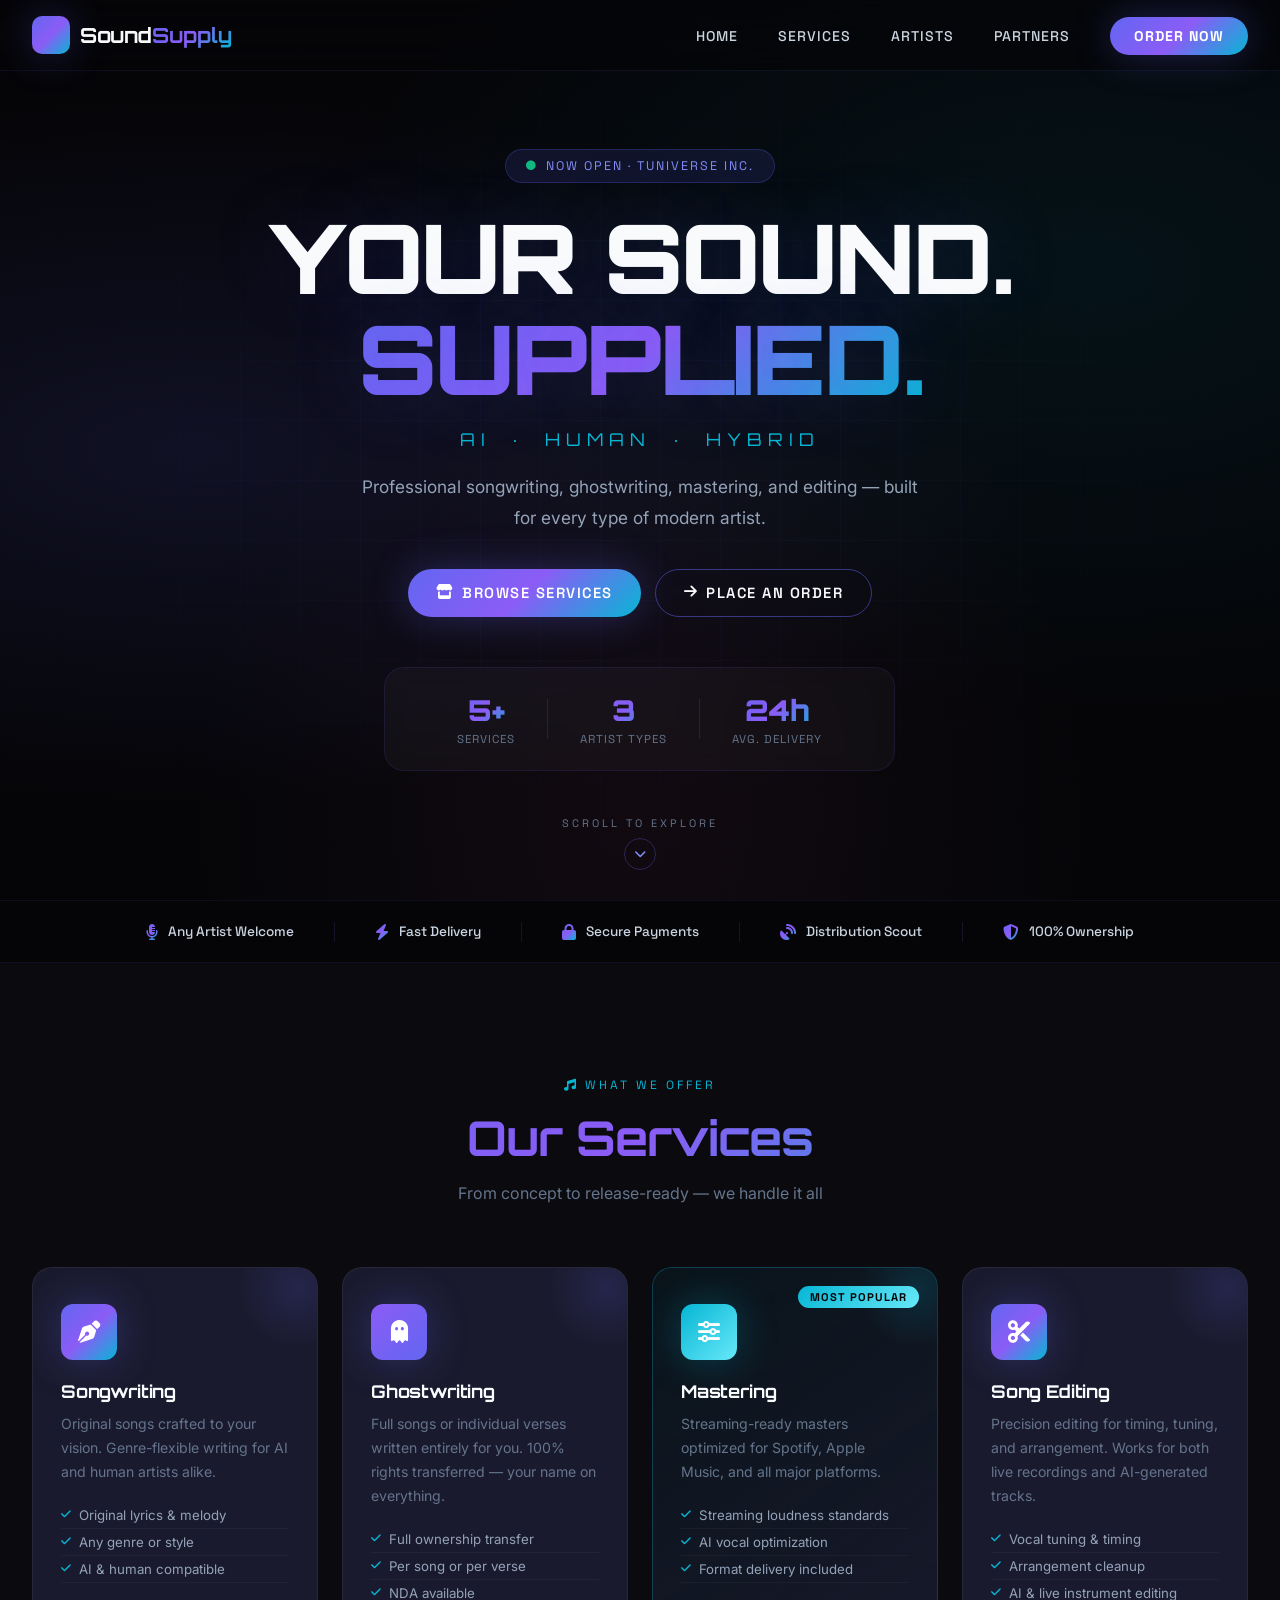
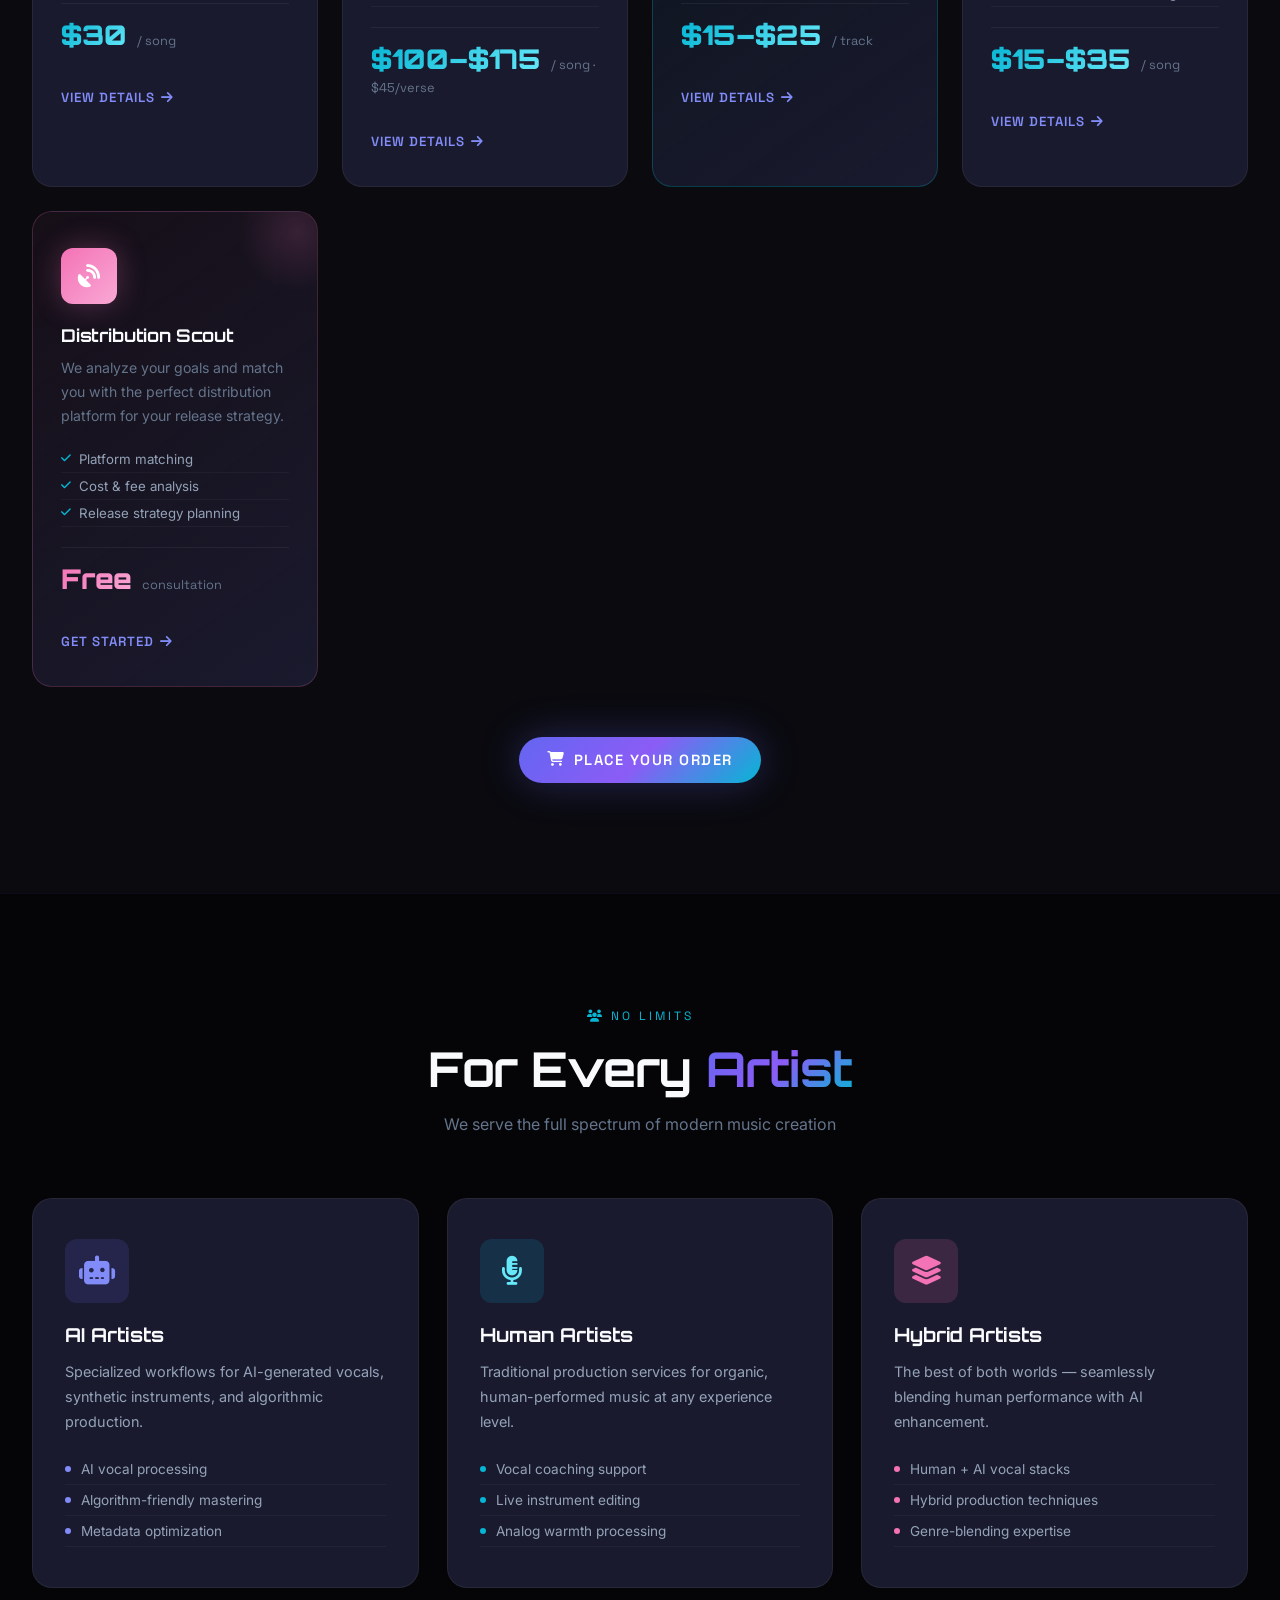
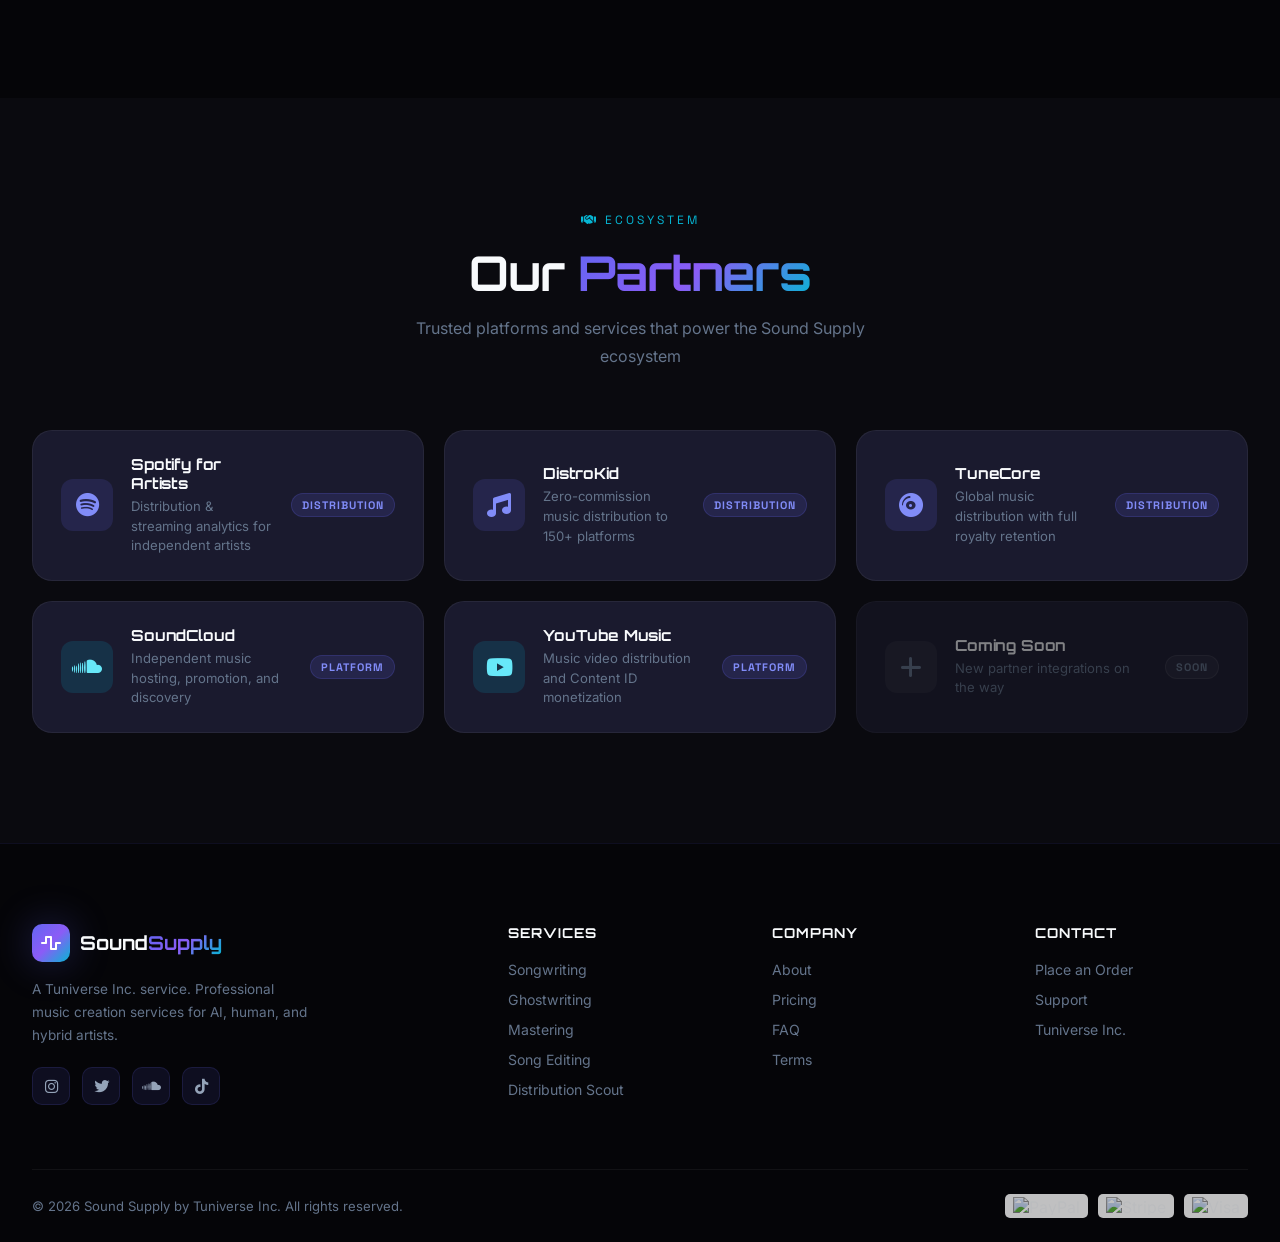
==== commit 551e9af4: "Full redesign - rich hero, vibrant services, partners section, no payment on homepage" ====
--- a/index.html
+++ b/index.html
@@ -12,181 +12,353 @@
 
 <canvas id="wave"></canvas>
 
-<nav>
-  <h1>SoundSupply</h1>
-  <div class="nav-links">
-    <a href="index.html">Home</a>
-    <a href="services.html">Services</a>
-    <a href="order.html" class="nav-cta">Order Now</a>
-  </div>
-  <button class="menu-btn" onclick="toggleMenu()"><i class="fas fa-bars"></i></button>
+<!-- NAV -->
+<nav class="navbar">
+  <div class="nav-container">
+    <div class="logo">
+      <div class="logo-icon"><i class="fas fa-waveform-lines"></i></div>
+      <span>Sound<span class="text-gradient">Supply</span></span>
+    </div>
+    <ul class="nav-links">
+      <li><a href="#hero">Home</a></li>
+      <li><a href="#services">Services</a></li>
+      <li><a href="#artists">Artists</a></li>
+      <li><a href="#partners">Partners</a></li>
+      <li><a href="order.html" class="nav-cta">Order Now</a></li>
+    </ul>
+    <button class="mobile-menu-btn" onclick="toggleMenu()"><i class="fas fa-bars"></i></button>
+  </div>
 </nav>
 
-<section class="hero">
+<!-- HERO -->
+<section class="hero" id="hero">
   <div class="hero-grid"></div>
-  <div class="hero-badge"><i class="fas fa-music"></i> Tuniverse Inc. Presents</div>
-  <h1>Your Sound.<br><span class="text-gradient">Supplied.</span></h1>
-  <p class="hero-subtitle">AI · Human · Hybrid</p>
-  <p class="hero-description">Professional music services for every type of artist. Songwriting, ghostwriting, mastering, editing — all in one place.</p>
-  <div class="hero-buttons">
-    <a href="services.html" class="btn btn-primary"><i class="fas fa-store"></i> Enter Marketplace</a>
-    <a href="order.html" class="btn btn-secondary"><i class="fas fa-play"></i> Place an Order</a>
-  </div>
-  <div class="hero-stats">
-    <div class="stat-item">
-      <div class="stat-number">AI</div>
-      <div class="stat-label">Artists</div>
-    </div>
-    <div class="stat-item">
-      <div class="stat-number">Human</div>
-      <div class="stat-label">Artists</div>
-    </div>
-    <div class="stat-item">
-      <div class="stat-number">Hybrid</div>
-      <div class="stat-label">Artists</div>
+  <div class="hero-particles">
+    <div class="particle"></div><div class="particle"></div><div class="particle"></div>
+    <div class="particle"></div><div class="particle"></div><div class="particle"></div>
+  </div>
+  <div class="hero-content">
+    <div class="hero-badge"><i class="fas fa-circle pulse-dot"></i> Now Open · Tuniverse Inc.</div>
+    <h1>Your Sound.<br><span class="text-gradient">Supplied.</span></h1>
+    <p class="hero-subtitle">AI &nbsp;·&nbsp; Human &nbsp;·&nbsp; Hybrid</p>
+    <p class="hero-description">Professional songwriting, ghostwriting, mastering, and editing — built for every type of modern artist.</p>
+    <div class="hero-buttons">
+      <a href="#services" class="btn btn-primary"><i class="fas fa-store"></i> Browse Services</a>
+      <a href="order.html" class="btn btn-secondary"><i class="fas fa-arrow-right"></i> Place an Order</a>
+    </div>
+    <div class="hero-stats">
+      <div class="stat-item">
+        <div class="stat-number text-gradient">5+</div>
+        <div class="stat-label">Services</div>
+      </div>
+      <div class="stat-divider"></div>
+      <div class="stat-item">
+        <div class="stat-number text-gradient">3</div>
+        <div class="stat-label">Artist Types</div>
+      </div>
+      <div class="stat-divider"></div>
+      <div class="stat-item">
+        <div class="stat-number text-gradient">24h</div>
+        <div class="stat-label">Avg. Delivery</div>
+      </div>
     </div>
   </div>
   <div class="scroll-hint">
     <span>Scroll to explore</span>
-    <svg viewBox="0 0 24 24"><polyline points="6 9 12 15 18 9"/></svg>
+    <div class="scroll-arrow-wrap">
+      <i class="fas fa-chevron-down"></i>
+    </div>
   </div>
 </section>
 
-<section class="features">
-  <div class="feature">
-    <div class="feature-icon"><i class="fas fa-microphone-alt"></i></div>
-    <h3>Any Artist</h3>
-    <p>AI, human, and hybrid creators with tailored workflows</p>
-  </div>
-  <div class="feature">
-    <div class="feature-icon"><i class="fas fa-bolt"></i></div>
-    <h3>Fast Delivery</h3>
-    <p>Professional results delivered quickly</p>
-  </div>
-  <div class="feature">
-    <div class="feature-icon"><i class="fas fa-satellite-dish"></i></div>
-    <h3>Distribution Scout</h3>
-    <p>We match you with the perfect platform</p>
-  </div>
-  <div class="feature">
-    <div class="feature-icon"><i class="fas fa-lock"></i></div>
-    <h3>Secure Payments</h3>
-    <p>Stripe, PayPal, Visa — all major methods</p>
+<!-- FEATURES STRIP -->
+<div class="features-strip">
+  <div class="strip-item"><i class="fas fa-microphone-alt"></i><span>Any Artist Welcome</span></div>
+  <div class="strip-divider"></div>
+  <div class="strip-item"><i class="fas fa-bolt"></i><span>Fast Delivery</span></div>
+  <div class="strip-divider"></div>
+  <div class="strip-item"><i class="fas fa-lock"></i><span>Secure Payments</span></div>
+  <div class="strip-divider"></div>
+  <div class="strip-item"><i class="fas fa-satellite-dish"></i><span>Distribution Scout</span></div>
+  <div class="strip-divider"></div>
+  <div class="strip-item"><i class="fas fa-shield-alt"></i><span>100% Ownership</span></div>
+</div>
+
+<!-- SERVICES -->
+<section class="services-section" id="services">
+  <div class="container">
+    <div class="section-header">
+      <span class="label"><i class="fas fa-music"></i> What We Offer</span>
+      <h2 class="text-gradient">Our Services</h2>
+      <p>From concept to release-ready — we handle it all</p>
+    </div>
+    <div class="services-grid">
+
+      <div class="service-card">
+        <div class="service-glow"></div>
+        <div class="service-icon primary"><i class="fas fa-pen-nib"></i></div>
+        <h3>Songwriting</h3>
+        <p>Original songs crafted to your vision. Genre-flexible writing for AI and human artists alike.</p>
+        <ul class="service-features">
+          <li><i class="fas fa-check"></i> Original lyrics & melody</li>
+          <li><i class="fas fa-check"></i> Any genre or style</li>
+          <li><i class="fas fa-check"></i> AI & human compatible</li>
+        </ul>
+        <div class="service-price">
+          <span class="price-amount">$30</span>
+          <span class="price-unit">/ song</span>
+        </div>
+        <a href="services.html" class="service-link">View Details <i class="fas fa-arrow-right"></i></a>
+      </div>
+
+      <div class="service-card">
+        <div class="service-glow"></div>
+        <div class="service-icon secondary"><i class="fas fa-ghost"></i></div>
+        <h3>Ghostwriting</h3>
+        <p>Full songs or individual verses written entirely for you. 100% rights transferred — your name on everything.</p>
+        <ul class="service-features">
+          <li><i class="fas fa-check"></i> Full ownership transfer</li>
+          <li><i class="fas fa-check"></i> Per song or per verse</li>
+          <li><i class="fas fa-check"></i> NDA available</li>
+        </ul>
+        <div class="service-price">
+          <span class="price-amount">$100–$175</span>
+          <span class="price-unit">/ song · $45/verse</span>
+        </div>
+        <a href="services.html" class="service-link">View Details <i class="fas fa-arrow-right"></i></a>
+      </div>
+
+      <div class="service-card featured">
+        <div class="service-glow cyan"></div>
+        <div class="featured-badge">Most Popular</div>
+        <div class="service-icon cyan"><i class="fas fa-sliders-h"></i></div>
+        <h3>Mastering</h3>
+        <p>Streaming-ready masters optimized for Spotify, Apple Music, and all major platforms.</p>
+        <ul class="service-features">
+          <li><i class="fas fa-check"></i> Streaming loudness standards</li>
+          <li><i class="fas fa-check"></i> AI vocal optimization</li>
+          <li><i class="fas fa-check"></i> Format delivery included</li>
+        </ul>
+        <div class="service-price">
+          <span class="price-amount">$15–$25</span>
+          <span class="price-unit">/ track</span>
+        </div>
+        <a href="services.html" class="service-link">View Details <i class="fas fa-arrow-right"></i></a>
+      </div>
+
+      <div class="service-card">
+        <div class="service-glow"></div>
+        <div class="service-icon primary"><i class="fas fa-cut"></i></div>
+        <h3>Song Editing</h3>
+        <p>Precision editing for timing, tuning, and arrangement. Works for both live recordings and AI-generated tracks.</p>
+        <ul class="service-features">
+          <li><i class="fas fa-check"></i> Vocal tuning & timing</li>
+          <li><i class="fas fa-check"></i> Arrangement cleanup</li>
+          <li><i class="fas fa-check"></i> AI & live instrument editing</li>
+        </ul>
+        <div class="service-price">
+          <span class="price-amount">$15–$35</span>
+          <span class="price-unit">/ song</span>
+        </div>
+        <a href="services.html" class="service-link">View Details <i class="fas fa-arrow-right"></i></a>
+      </div>
+
+      <div class="service-card highlight">
+        <div class="service-glow accent"></div>
+        <div class="service-icon accent"><i class="fas fa-satellite-dish"></i></div>
+        <h3>Distribution Scout</h3>
+        <p>We analyze your goals and match you with the perfect distribution platform for your release strategy.</p>
+        <ul class="service-features">
+          <li><i class="fas fa-check"></i> Platform matching</li>
+          <li><i class="fas fa-check"></i> Cost & fee analysis</li>
+          <li><i class="fas fa-check"></i> Release strategy planning</li>
+        </ul>
+        <div class="service-price">
+          <span class="price-amount free">Free</span>
+          <span class="price-unit">consultation</span>
+        </div>
+        <a href="services.html" class="service-link">Get Started <i class="fas fa-arrow-right"></i></a>
+      </div>
+
+    </div>
+    <div class="services-cta">
+      <a href="order.html" class="btn btn-primary"><i class="fas fa-shopping-cart"></i> Place Your Order</a>
+    </div>
   </div>
 </section>
 
-<section class="services-preview">
-  <div class="section-header">
-    <span class="label">What We Offer</span>
-    <h2 class="text-gradient">Our Services</h2>
-  </div>
-  <div class="cards">
-    <div class="card">
-      <div class="card-icon"><i class="fas fa-pen-nib"></i></div>
-      <h3>Songwriting</h3>
-      <div class="price">$30</div>
-      <p>per song</p>
-      <a href="order.html?service=songwriting" class="order-btn">Order</a>
-    </div>
-    <div class="card">
-      <div class="card-icon"><i class="fas fa-ghost"></i></div>
-      <h3>Ghostwriting</h3>
-      <div class="price">$100–$175</div>
-      <p>per song · $45/verse</p>
-      <a href="order.html?service=ghostwriting" class="order-btn">Order</a>
-    </div>
-    <div class="card">
-      <div class="card-icon"><i class="fas fa-sliders-h"></i></div>
-      <h3>Mastering</h3>
-      <div class="price">$15–$25</div>
-      <p>per track</p>
-      <a href="order.html?service=mastering" class="order-btn">Order</a>
-    </div>
-    <div class="card">
-      <div class="card-icon"><i class="fas fa-cut"></i></div>
-      <h3>Song Editing</h3>
-      <div class="price">$15–$35</div>
-      <p>per song</p>
-      <a href="order.html?service=editing" class="order-btn">Order</a>
-    </div>
-    <div class="card highlight">
-      <div class="card-icon"><i class="fas fa-satellite-dish"></i></div>
-      <h3>Distribution Scout</h3>
-      <div class="price text-gradient-cyan">Free</div>
-      <p>consultation</p>
-      <a href="order.html?service=distribution" class="order-btn">Start</a>
+<!-- ARTIST TYPES -->
+<section class="artists-section" id="artists">
+  <div class="container">
+    <div class="section-header">
+      <span class="label"><i class="fas fa-users"></i> No Limits</span>
+      <h2>For Every <span class="text-gradient">Artist</span></h2>
+      <p>We serve the full spectrum of modern music creation</p>
+    </div>
+    <div class="artist-grid">
+      <div class="artist-card ai">
+        <div class="artist-card-bg"></div>
+        <div class="artist-icon"><i class="fas fa-robot"></i></div>
+        <h3>AI Artists</h3>
+        <p>Specialized workflows for AI-generated vocals, synthetic instruments, and algorithmic production.</p>
+        <ul>
+          <li>AI vocal processing</li>
+          <li>Algorithm-friendly mastering</li>
+          <li>Metadata optimization</li>
+        </ul>
+      </div>
+      <div class="artist-card human">
+        <div class="artist-card-bg"></div>
+        <div class="artist-icon"><i class="fas fa-microphone-alt"></i></div>
+        <h3>Human Artists</h3>
+        <p>Traditional production services for organic, human-performed music at any experience level.</p>
+        <ul>
+          <li>Vocal coaching support</li>
+          <li>Live instrument editing</li>
+          <li>Analog warmth processing</li>
+        </ul>
+      </div>
+      <div class="artist-card hybrid">
+        <div class="artist-card-bg"></div>
+        <div class="artist-icon"><i class="fas fa-layer-group"></i></div>
+        <h3>Hybrid Artists</h3>
+        <p>The best of both worlds — seamlessly blending human performance with AI enhancement.</p>
+        <ul>
+          <li>Human + AI vocal stacks</li>
+          <li>Hybrid production techniques</li>
+          <li>Genre-blending expertise</li>
+        </ul>
+      </div>
     </div>
   </div>
 </section>
 
-<section class="artist-types">
-  <div class="section-header">
-    <span class="label">No Limits</span>
-    <h2 class="text-gradient">For Every Artist</h2>
-  </div>
-  <div class="artist-grid">
-    <div class="artist-card ai">
-      <div class="artist-icon"><i class="fas fa-robot"></i></div>
-      <h3>AI Artists</h3>
-      <p>Specialized workflows for AI-generated vocals and algorithmic production</p>
-      <ul>
-        <li>AI vocal processing</li>
-        <li>Algorithm-friendly mastering</li>
-        <li>Metadata optimization</li>
-      </ul>
-    </div>
-    <div class="artist-card human">
-      <div class="artist-icon"><i class="fas fa-microphone-alt"></i></div>
-      <h3>Human Artists</h3>
-      <p>Traditional production for organic, human-performed music at any level</p>
-      <ul>
-        <li>Vocal coaching support</li>
-        <li>Live instrument editing</li>
-        <li>Analog warmth processing</li>
-      </ul>
-    </div>
-    <div class="artist-card hybrid">
-      <div class="artist-icon"><i class="fas fa-layer-group"></i></div>
-      <h3>Hybrid Artists</h3>
-      <p>Blend human performance with AI enhancement for cutting-edge sound</p>
-      <ul>
-        <li>Human + AI vocal stacks</li>
-        <li>Hybrid production techniques</li>
-        <li>Genre-blending expertise</li>
-      </ul>
+<!-- PARTNERS -->
+<section class="partners-section" id="partners">
+  <div class="container">
+    <div class="section-header">
+      <span class="label"><i class="fas fa-handshake"></i> Ecosystem</span>
+      <h2>Our <span class="text-gradient">Partners</span></h2>
+      <p>Trusted platforms and services that power the Sound Supply ecosystem</p>
+    </div>
+    <div class="partners-grid">
+
+      <div class="partner-card">
+        <div class="partner-icon distro"><i class="fab fa-spotify"></i></div>
+        <div class="partner-info">
+          <h4>Spotify for Artists</h4>
+          <p>Distribution & streaming analytics for independent artists</p>
+        </div>
+        <span class="partner-tag">Distribution</span>
+      </div>
+
+      <div class="partner-card">
+        <div class="partner-icon distro"><i class="fas fa-music"></i></div>
+        <div class="partner-info">
+          <h4>DistroKid</h4>
+          <p>Zero-commission music distribution to 150+ platforms</p>
+        </div>
+        <span class="partner-tag">Distribution</span>
+      </div>
+
+      <div class="partner-card">
+        <div class="partner-icon distro"><i class="fas fa-compact-disc"></i></div>
+        <div class="partner-info">
+          <h4>TuneCore</h4>
+          <p>Global music distribution with full royalty retention</p>
+        </div>
+        <span class="partner-tag">Distribution</span>
+      </div>
+
+      <div class="partner-card">
+        <div class="partner-icon media"><i class="fab fa-soundcloud"></i></div>
+        <div class="partner-info">
+          <h4>SoundCloud</h4>
+          <p>Independent music hosting, promotion, and discovery</p>
+        </div>
+        <span class="partner-tag">Platform</span>
+      </div>
+
+      <div class="partner-card">
+        <div class="partner-icon media"><i class="fab fa-youtube"></i></div>
+        <div class="partner-info">
+          <h4>YouTube Music</h4>
+          <p>Music video distribution and Content ID monetization</p>
+        </div>
+        <span class="partner-tag">Platform</span>
+      </div>
+
+      <div class="partner-card coming">
+        <div class="partner-icon placeholder"><i class="fas fa-plus"></i></div>
+        <div class="partner-info">
+          <h4>Coming Soon</h4>
+          <p>New partner integrations on the way</p>
+        </div>
+        <span class="partner-tag neutral">Soon</span>
+      </div>
+
     </div>
   </div>
 </section>
 
-<section class="payment-section">
-  <div class="section-header">
-    <span class="label">Safe & Easy</span>
-    <h2 class="text-gradient">Secure Payments</h2>
-  </div>
-  <div class="payment-logos">
-    <img src="https://upload.wikimedia.org/wikipedia/commons/5/5a/PayPal.svg" alt="PayPal">
-    <img src="https://upload.wikimedia.org/wikipedia/commons/2/2a/Stripe_logo%2C_revised_2016.svg" alt="Stripe">
-    <img src="https://upload.wikimedia.org/wikipedia/commons/4/41/Visa_Logo.png" alt="Visa">
-  </div>
-  <a href="services.html" class="btn btn-primary"><i class="fas fa-store"></i> Browse Services</a>
-</section>
-
+<!-- FOOTER -->
 <footer>
-  <div class="footer-inner">
-    <div>
-      <h3>SoundSupply</h3>
-      <p>A Tuniverse Inc. service</p>
-    </div>
-    <div class="footer-links">
-      <a href="index.html">Home</a>
-      <a href="services.html">Services</a>
-      <a href="order.html">Order</a>
-    </div>
-  </div>
-  <p class="copyright">© 2026 Sound Supply · Tuniverse Inc. All rights reserved.</p>
+  <div class="container">
+    <div class="footer-inner">
+      <div class="footer-brand">
+        <div class="logo">
+          <div class="logo-icon"><i class="fas fa-wave-square"></i></div>
+          <span>Sound<span class="text-gradient">Supply</span></span>
+        </div>
+        <p>A Tuniverse Inc. service. Professional music creation services for AI, human, and hybrid artists.</p>
+        <div class="footer-social">
+          <a href="#"><i class="fab fa-instagram"></i></a>
+          <a href="#"><i class="fab fa-twitter"></i></a>
+          <a href="#"><i class="fab fa-soundcloud"></i></a>
+          <a href="#"><i class="fab fa-tiktok"></i></a>
+        </div>
+      </div>
+      <div class="footer-links-group">
+        <h4>Services</h4>
+        <ul>
+          <li><a href="services.html">Songwriting</a></li>
+          <li><a href="services.html">Ghostwriting</a></li>
+          <li><a href="services.html">Mastering</a></li>
+          <li><a href="services.html">Song Editing</a></li>
+          <li><a href="services.html">Distribution Scout</a></li>
+        </ul>
+      </div>
+      <div class="footer-links-group">
+        <h4>Company</h4>
+        <ul>
+          <li><a href="#">About</a></li>
+          <li><a href="services.html">Pricing</a></li>
+          <li><a href="#">FAQ</a></li>
+          <li><a href="#">Terms</a></li>
+        </ul>
+      </div>
+      <div class="footer-links-group">
+        <h4>Contact</h4>
+        <ul>
+          <li><a href="order.html">Place an Order</a></li>
+          <li><a href="#">Support</a></li>
+          <li><a href="https://tashm1981.github.io/Tunvrs/" target="_blank">Tuniverse Inc.</a></li>
+        </ul>
+      </div>
+    </div>
+    <div class="footer-bottom">
+      <p>© 2026 Sound Supply by Tuniverse Inc. All rights reserved.</p>
+      <div class="footer-pay-icons">
+        <img src="https://upload.wikimedia.org/wikipedia/commons/5/5a/PayPal.svg" alt="PayPal">
+        <img src="https://upload.wikimedia.org/wikipedia/commons/2/2a/Stripe_logo%2C_revised_2016.svg" alt="Stripe">
+        <img src="https://upload.wikimedia.org/wikipedia/commons/4/41/Visa_Logo.png" alt="Visa">
+      </div>
+    </div>
+  </div>
 </footer>
 
 <script>
+// Wave canvas
 const canvas = document.getElementById("wave");
 const ctx = canvas.getContext("2d");
 function resize() { canvas.width = window.innerWidth; canvas.height = window.innerHeight; }
@@ -194,23 +366,53 @@
 let t = 0;
 function draw() {
   ctx.clearRect(0,0,canvas.width,canvas.height);
-  const colors = ['rgba(99,102,241,0.12)', 'rgba(139,92,246,0.08)', 'rgba(6,182,212,0.06)'];
-  for (let i=0;i<3;i++) {
-    ctx.beginPath(); ctx.moveTo(0, canvas.height/2);
-    for (let x=0;x<canvas.width;x++) {
-      let y = canvas.height/2 + Math.sin((x+t*(1+i*0.25))*0.016)*(40-i*10);
-      ctx.lineTo(x,y);
+  const waves = [
+    { color: 'rgba(99,102,241,0.15)', amp: 45, speed: 1, freq: 0.015 },
+    { color: 'rgba(139,92,246,0.1)', amp: 30, speed: 1.3, freq: 0.018 },
+    { color: 'rgba(6,182,212,0.08)', amp: 20, speed: 0.8, freq: 0.02 },
+  ];
+  waves.forEach((w, i) => {
+    ctx.beginPath();
+    ctx.moveTo(0, canvas.height / 2);
+    for (let x = 0; x < canvas.width; x++) {
+      let y = canvas.height / 2 + Math.sin((x + t * w.speed) * w.freq) * w.amp;
+      ctx.lineTo(x, y);
     }
-    ctx.strokeStyle = colors[i];
-    ctx.lineWidth = 2-i*0.5;
-    ctx.shadowBlur = 20;
-    ctx.shadowColor = i===0 ? '#6366f1' : '#06b6d4';
+    ctx.strokeStyle = w.color;
+    ctx.lineWidth = 2 - i * 0.5;
+    ctx.shadowBlur = 25;
+    ctx.shadowColor = i === 2 ? '#06b6d4' : '#6366f1';
     ctx.stroke();
-  }
-  t+=1.2; requestAnimationFrame(draw);
+  });
+  t += 1.2;
+  requestAnimationFrame(draw);
 }
 draw();
-function toggleMenu() { document.querySelector('.nav-links').classList.toggle('open'); }
+
+// Nav toggle
+function toggleMenu() {
+  document.querySelector('.nav-links').classList.toggle('active');
+}
+
+// Navbar scroll effect
+window.addEventListener('scroll', () => {
+  const nav = document.querySelector('.navbar');
+  nav.style.background = window.scrollY > 50
+    ? 'rgba(5,5,8,0.97)'
+    : 'rgba(5,5,8,0.8)';
+});
+
+// Smooth scroll
+document.querySelectorAll('a[href^="#"]').forEach(a => {
+  a.addEventListener('click', e => {
+    const target = document.querySelector(a.getAttribute('href'));
+    if (target) {
+      e.preventDefault();
+      target.scrollIntoView({ behavior: 'smooth', block: 'start' });
+      document.querySelector('.nav-links').classList.remove('active');
+    }
+  });
+});
 </script>
 </body>
 </html>
--- a/styles.css
+++ b/styles.css
@@ -3,7 +3,6 @@
 :root {
   --primary: #6366f1;
   --primary-light: #818cf8;
-  --primary-dark: #4f46e5;
   --secondary: #06b6d4;
   --secondary-light: #67e8f9;
   --accent: #f472b6;
@@ -15,7 +14,6 @@
   --gray-300: #cbd5e1;
   --gray-400: #94a3b8;
   --gray-500: #64748b;
-  --success: #10b981;
   --gradient-primary: linear-gradient(135deg, #6366f1 0%, #8b5cf6 50%, #06b6d4 100%);
   --gradient-secondary: linear-gradient(135deg, #06b6d4 0%, #67e8f9 100%);
   --gradient-accent: linear-gradient(135deg, #f472b6 0%, #f9a8d4 100%);
@@ -45,18 +43,24 @@
 ::-webkit-scrollbar-thumb:hover { background: var(--primary-light); }
 ::selection { background: var(--primary); color: white; }
 
-h1, h2, h3, h4 {
-  font-family: var(--font-display);
-  font-weight: 700;
-  line-height: 1.1;
-  letter-spacing: -0.02em;
-}
-
-h1 { font-size: clamp(2.8rem, 7vw, 5.5rem); font-weight: 900; text-transform: uppercase; }
-h2 { font-size: clamp(1.8rem, 4vw, 3rem); margin-bottom: 1.25rem; }
-h3 { font-size: clamp(1.2rem, 2.5vw, 1.6rem); margin-bottom: 0.75rem; }
 p { color: var(--gray-400); line-height: 1.7; }
-a { text-decoration: none; color: inherit; transition: all 0.3s cubic-bezier(0.4,0,0.2,1); }
+a { text-decoration: none; color: inherit; transition: all 0.3s; }
+
+.container { max-width: 1280px; margin: 0 auto; padding: 0 32px; }
+
+.text-gradient {
+  background: var(--gradient-primary);
+  -webkit-background-clip: text;
+  -webkit-text-fill-color: transparent;
+  background-clip: text;
+}
+
+.text-gradient-cyan {
+  background: var(--gradient-secondary);
+  -webkit-background-clip: text;
+  -webkit-text-fill-color: transparent;
+  background-clip: text;
+}
 
 /* CANVAS */
 #wave {
@@ -65,45 +69,67 @@
   width: 100%; height: 100%;
   z-index: 0;
   pointer-events: none;
-  opacity: 0.5;
+  opacity: 0.7;
 }
 
 /* NAV */
-nav {
+.navbar {
   position: fixed;
   top: 0; width: 100%;
-  display: flex;
-  justify-content: space-between;
-  align-items: center;
-  padding: 18px 40px;
-  background: rgba(5,5,8,0.85);
+  background: rgba(5,5,8,0.8);
   backdrop-filter: blur(20px) saturate(180%);
   border-bottom: 1px solid rgba(99,102,241,0.1);
-  z-index: 100;
-}
-
-nav h1 {
+  z-index: 1000;
+  transition: background 0.3s;
+}
+
+.nav-container {
+  max-width: 1280px;
+  margin: 0 auto;
+  padding: 0 32px;
+  height: 70px;
+  display: flex;
+  align-items: center;
+  justify-content: space-between;
+}
+
+.logo {
+  display: flex;
+  align-items: center;
+  gap: 10px;
   font-family: var(--font-display);
-  font-size: 1.4rem;
+  font-size: 1.3rem;
   font-weight: 700;
-  color: var(--light);
+}
+
+.logo-icon {
+  width: 38px; height: 38px;
   background: var(--gradient-primary);
-  -webkit-background-clip: text;
-  -webkit-text-fill-color: transparent;
-  background-clip: text;
-}
-
-.nav-links { display: flex; align-items: center; gap: 30px; }
+  border-radius: 10px;
+  display: flex;
+  align-items: center;
+  justify-content: center;
+  font-size: 1rem;
+  color: white;
+  box-shadow: var(--shadow-glow);
+}
+
+.nav-links {
+  display: flex;
+  list-style: none;
+  align-items: center;
+  gap: 2.5rem;
+}
 
 .nav-links a {
   font-family: var(--font-accent);
+  font-size: 0.88rem;
   font-weight: 500;
-  font-size: 0.9rem;
   text-transform: uppercase;
   letter-spacing: 1px;
   color: var(--gray-300);
   position: relative;
-  padding: 0.5rem 0;
+  padding: 6px 0;
 }
 
 .nav-links a::after {
@@ -112,7 +138,7 @@
   bottom: 0; left: 0;
   width: 0; height: 2px;
   background: var(--gradient-primary);
-  transition: width 0.3s ease;
+  transition: width 0.3s;
 }
 
 .nav-links a:hover { color: var(--light); }
@@ -130,115 +156,34 @@
 .nav-cta::after { display: none !important; }
 .nav-cta:hover { transform: translateY(-2px); opacity: 0.9; }
 
-.menu-btn {
+.mobile-menu-btn {
   display: none;
   background: none;
   border: none;
   color: var(--light);
-  font-size: 1.5rem;
+  font-size: 1.4rem;
   cursor: pointer;
-}
-
-/* HERO */
-.hero {
-  min-height: 100vh;
-  display: flex;
-  flex-direction: column;
-  align-items: center;
-  justify-content: center;
-  text-align: center;
-  padding: 140px 24px 80px;
-  position: relative;
-  z-index: 1;
-  background:
-    radial-gradient(ellipse at 20% 50%, rgba(99,102,241,0.1) 0%, transparent 50%),
-    radial-gradient(ellipse at 80% 80%, rgba(6,182,212,0.07) 0%, transparent 50%),
-    var(--darker);
-}
-
-.hero-grid {
-  position: absolute;
-  inset: 0;
-  background-image:
-    linear-gradient(rgba(99,102,241,0.03) 1px, transparent 1px),
-    linear-gradient(90deg, rgba(99,102,241,0.03) 1px, transparent 1px);
-  background-size: 60px 60px;
-  mask-image: radial-gradient(ellipse at center, black 40%, transparent 80%);
-  pointer-events: none;
-}
-
-.hero-badge {
-  display: inline-flex;
-  align-items: center;
-  gap: 0.5rem;
-  padding: 0.6rem 1.5rem;
-  background: rgba(99,102,241,0.15);
-  border: 1px solid rgba(99,102,241,0.3);
-  border-radius: var(--radius-xl);
-  font-family: var(--font-accent);
-  font-size: 0.8rem;
-  color: var(--primary-light);
-  margin-bottom: 2rem;
-  text-transform: uppercase;
-  letter-spacing: 2px;
-  backdrop-filter: blur(10px);
-}
-
-.hero h1 {
-  margin-bottom: 1rem;
-  text-shadow: 0 0 80px rgba(99,102,241,0.3);
-}
-
-.text-gradient {
-  background: var(--gradient-primary);
-  -webkit-background-clip: text;
-  -webkit-text-fill-color: transparent;
-  background-clip: text;
-}
-
-.text-gradient-cyan {
-  background: var(--gradient-secondary);
-  -webkit-background-clip: text;
-  -webkit-text-fill-color: transparent;
-  background-clip: text;
-}
-
-.hero-subtitle {
-  font-family: var(--font-display);
-  font-size: clamp(0.9rem, 2vw, 1.2rem);
-  color: var(--secondary);
-  margin-bottom: 1.5rem;
-  letter-spacing: 4px;
-  text-transform: uppercase;
-}
-
-.hero-description {
-  font-size: 1.1rem;
-  color: var(--gray-400);
-  max-width: 580px;
-  margin: 0 auto 2.5rem;
-  line-height: 1.8;
+  padding: 8px;
 }
 
 /* BUTTONS */
 .btn {
   display: inline-flex;
   align-items: center;
-  justify-content: center;
-  gap: 0.6rem;
-  padding: 1rem 2rem;
+  gap: 8px;
+  padding: 14px 28px;
   border-radius: var(--radius-xl);
   font-family: var(--font-accent);
   font-weight: 600;
-  font-size: 0.95rem;
+  font-size: 0.92rem;
   text-transform: uppercase;
   letter-spacing: 1.5px;
   transition: all 0.4s cubic-bezier(0.4,0,0.2,1);
   cursor: pointer;
   border: none;
+  text-decoration: none;
   position: relative;
   overflow: hidden;
-  text-decoration: none;
 }
 
 .btn::before {
@@ -258,421 +203,724 @@
   box-shadow: var(--shadow-glow);
 }
 
-.btn-primary:hover {
-  transform: translateY(-3px);
-  box-shadow: 0 0 60px rgba(99,102,241,0.5);
-}
+.btn-primary:hover { transform: translateY(-3px); box-shadow: 0 0 60px rgba(99,102,241,0.5); }
 
 .btn-secondary {
   background: transparent;
   color: var(--light);
-  border: 2px solid rgba(99,102,241,0.5);
+  border: 1.5px solid rgba(99,102,241,0.5);
   backdrop-filter: blur(10px);
 }
 
 .btn-secondary:hover {
-  background: rgba(99,102,241,0.15);
+  background: rgba(99,102,241,0.12);
   border-color: var(--primary);
   transform: translateY(-3px);
 }
 
-/* HERO BUTTONS */
+/* HERO */
+.hero {
+  min-height: 100vh;
+  display: flex;
+  align-items: center;
+  justify-content: center;
+  text-align: center;
+  padding: 120px 24px 100px;
+  position: relative;
+  z-index: 1;
+  overflow: hidden;
+  background:
+    radial-gradient(ellipse at 15% 50%, rgba(99,102,241,0.12) 0%, transparent 55%),
+    radial-gradient(ellipse at 85% 30%, rgba(6,182,212,0.08) 0%, transparent 50%),
+    radial-gradient(ellipse at 50% 90%, rgba(244,114,182,0.05) 0%, transparent 50%),
+    var(--darker);
+}
+
+.hero-grid {
+  position: absolute;
+  inset: 0;
+  background-image:
+    linear-gradient(rgba(99,102,241,0.04) 1px, transparent 1px),
+    linear-gradient(90deg, rgba(99,102,241,0.04) 1px, transparent 1px);
+  background-size: 60px 60px;
+  mask-image: radial-gradient(ellipse at center, black 30%, transparent 75%);
+  pointer-events: none;
+}
+
+/* PARTICLES */
+.hero-particles { position: absolute; inset: 0; overflow: hidden; pointer-events: none; }
+.particle {
+  position: absolute;
+  width: 4px; height: 4px;
+  border-radius: 50%;
+  background: var(--primary-light);
+  opacity: 0;
+  animation: float-particle 8s ease-in-out infinite;
+}
+.particle:nth-child(1) { left: 15%; top: 30%; animation-delay: 0s; }
+.particle:nth-child(2) { left: 75%; top: 20%; animation-delay: 1.5s; background: var(--secondary); }
+.particle:nth-child(3) { left: 45%; top: 70%; animation-delay: 3s; }
+.particle:nth-child(4) { left: 85%; top: 60%; animation-delay: 2s; background: var(--accent); }
+.particle:nth-child(5) { left: 30%; top: 80%; animation-delay: 4s; background: var(--secondary); }
+.particle:nth-child(6) { left: 60%; top: 40%; animation-delay: 1s; }
+
+@keyframes float-particle {
+  0% { opacity: 0; transform: translateY(0) scale(1); }
+  20% { opacity: 0.6; }
+  80% { opacity: 0.3; }
+  100% { opacity: 0; transform: translateY(-80px) scale(0.5); }
+}
+
+.hero-content {
+  max-width: 880px;
+  position: relative;
+  z-index: 2;
+}
+
+.hero-badge {
+  display: inline-flex;
+  align-items: center;
+  gap: 8px;
+  padding: 8px 20px;
+  background: rgba(99,102,241,0.12);
+  border: 1px solid rgba(99,102,241,0.25);
+  border-radius: var(--radius-xl);
+  font-family: var(--font-accent);
+  font-size: 0.78rem;
+  color: var(--primary-light);
+  margin-bottom: 24px;
+  text-transform: uppercase;
+  letter-spacing: 2px;
+  backdrop-filter: blur(10px);
+}
+
+.pulse-dot {
+  color: #10b981;
+  font-size: 0.6rem;
+  animation: pulse 2s ease-in-out infinite;
+}
+
+@keyframes pulse { 0%, 100% { opacity: 1; } 50% { opacity: 0.3; } }
+
+.hero h1 {
+  font-family: var(--font-display);
+  font-size: clamp(3rem, 8vw, 6rem);
+  font-weight: 900;
+  line-height: 1.05;
+  text-transform: uppercase;
+  letter-spacing: -0.02em;
+  margin-bottom: 16px;
+  text-shadow: 0 0 80px rgba(99,102,241,0.2);
+}
+
+.hero-subtitle {
+  font-family: var(--font-display);
+  font-size: clamp(0.9rem, 2vw, 1.1rem);
+  color: var(--secondary);
+  letter-spacing: 6px;
+  text-transform: uppercase;
+  margin-bottom: 16px;
+}
+
+.hero-description {
+  font-size: 1.08rem;
+  color: var(--gray-400);
+  max-width: 560px;
+  margin: 0 auto 36px;
+  line-height: 1.8;
+}
+
 .hero-buttons {
   display: flex;
-  gap: 1rem;
+  gap: 14px;
   justify-content: center;
   flex-wrap: wrap;
-  margin-bottom: 3rem;
-}
-
-/* HERO STATS */
+  margin-bottom: 50px;
+}
+
 .hero-stats {
   display: flex;
   justify-content: center;
-  gap: 3rem;
+  align-items: center;
+  gap: 0;
   flex-wrap: wrap;
-  margin-bottom: 2rem;
-}
-
-.stat-item { text-align: center; }
+  padding: 24px 40px;
+  background: rgba(255,255,255,0.03);
+  border: 1px solid rgba(99,102,241,0.12);
+  border-radius: var(--radius-lg);
+  backdrop-filter: blur(10px);
+  display: inline-flex;
+}
+
+.stat-item { text-align: center; padding: 0 32px; }
 
 .stat-number {
   font-family: var(--font-display);
   font-size: 1.8rem;
   font-weight: 900;
+  display: block;
+  margin-bottom: 4px;
+}
+
+.stat-label {
+  font-family: var(--font-accent);
+  font-size: 0.72rem;
+  color: var(--gray-500);
+  text-transform: uppercase;
+  letter-spacing: 1px;
+}
+
+.stat-divider {
+  width: 1px;
+  height: 40px;
+  background: rgba(99,102,241,0.2);
+}
+
+/* SCROLL HINT */
+.scroll-hint {
+  position: absolute;
+  bottom: 30px;
+  left: 50%;
+  transform: translateX(-50%);
+  display: flex;
+  flex-direction: column;
+  align-items: center;
+  gap: 8px;
+  z-index: 2;
+  animation: scrollBounce 2.5s ease-in-out infinite;
+}
+
+.scroll-hint span {
+  font-family: var(--font-accent);
+  font-size: 0.68rem;
+  text-transform: uppercase;
+  letter-spacing: 3px;
+  color: var(--gray-500);
+}
+
+.scroll-arrow-wrap {
+  width: 32px; height: 32px;
+  border: 1px solid rgba(99,102,241,0.3);
+  border-radius: 50%;
+  display: flex;
+  align-items: center;
+  justify-content: center;
+  color: var(--primary-light);
+  font-size: 0.75rem;
+}
+
+@keyframes scrollBounce {
+  0%, 100% { transform: translateX(-50%) translateY(0); opacity: 0.7; }
+  50% { transform: translateX(-50%) translateY(10px); opacity: 1; }
+}
+
+/* FEATURES STRIP */
+.features-strip {
+  display: flex;
+  align-items: center;
+  justify-content: center;
+  flex-wrap: wrap;
+  gap: 0;
+  padding: 0;
+  background: var(--darker);
+  border-top: 1px solid rgba(99,102,241,0.1);
+  border-bottom: 1px solid rgba(99,102,241,0.1);
+  position: relative;
+  z-index: 1;
+  overflow: hidden;
+}
+
+.strip-item {
+  display: flex;
+  align-items: center;
+  gap: 10px;
+  padding: 22px 40px;
+  font-family: var(--font-accent);
+  font-size: 0.85rem;
+  font-weight: 500;
+  color: var(--gray-300);
+  transition: color 0.3s;
+  white-space: nowrap;
+}
+
+.strip-item i {
   background: var(--gradient-primary);
   -webkit-background-clip: text;
   -webkit-text-fill-color: transparent;
   background-clip: text;
-}
-
-.stat-label {
-  font-family: var(--font-accent);
-  font-size: 0.75rem;
-  color: var(--gray-500);
-  text-transform: uppercase;
-  letter-spacing: 1px;
-}
-
-/* SCROLL INDICATOR */
-.scroll-hint {
-  position: absolute;
-  bottom: 32px;
-  left: 50%;
-  transform: translateX(-50%);
-  display: flex;
-  flex-direction: column;
-  align-items: center;
-  gap: 8px;
-  color: var(--gray-500);
-  font-family: var(--font-accent);
-  font-size: 0.72rem;
-  text-transform: uppercase;
-  letter-spacing: 2px;
-  animation: bounce 2s ease-in-out infinite;
-  z-index: 2;
-}
-
-.scroll-hint svg {
-  width: 20px; height: 20px;
-  stroke: var(--primary-light);
-  fill: none;
-  stroke-width: 2;
-}
-
-@keyframes bounce {
-  0%, 100% { transform: translateX(-50%) translateY(0); }
-  50% { transform: translateX(-50%) translateY(8px); }
-}
-
-/* FEATURES */
-.features {
-  display: grid;
-  grid-template-columns: repeat(auto-fit, minmax(220px, 1fr));
-  border-top: 1px solid rgba(99,102,241,0.1);
-  border-bottom: 1px solid rgba(99,102,241,0.1);
-  position: relative;
-  z-index: 1;
-}
-
-.feature {
-  padding: 40px 30px;
-  background: var(--darker);
-  text-align: center;
-  border-right: 1px solid rgba(99,102,241,0.07);
-  transition: background 0.3s;
-}
-
-.feature:last-child { border-right: none; }
-.feature:hover { background: var(--dark-elevated); }
-
-.feature-icon {
-  width: 52px; height: 52px;
-  background: var(--gradient-primary);
-  border-radius: var(--radius-md);
-  display: flex;
-  align-items: center;
-  justify-content: center;
-  font-size: 1.3rem;
-  margin: 0 auto 14px;
-  box-shadow: var(--shadow-glow);
-}
-
-.feature h3 {
   font-size: 1rem;
-  margin-bottom: 8px;
-  color: var(--light);
-}
-
-.feature p { font-size: 0.85rem; color: var(--gray-500); line-height: 1.6; }
+}
+
+.strip-item:hover { color: var(--light); }
+
+.strip-divider {
+  width: 1px;
+  height: 20px;
+  background: rgba(99,102,241,0.15);
+}
 
 /* SECTION HEADER */
 .section-header {
   text-align: center;
-  margin-bottom: 50px;
+  margin-bottom: 60px;
 }
 
 .label {
+  display: inline-flex;
+  align-items: center;
+  gap: 6px;
   font-family: var(--font-accent);
   font-size: 0.75rem;
   text-transform: uppercase;
   letter-spacing: 3px;
   color: var(--secondary);
-  margin-bottom: 10px;
-  display: block;
-}
-
-.section-header h2 { color: var(--light); }
+  margin-bottom: 14px;
+}
+
+.section-header h2 {
+  font-family: var(--font-display);
+  font-size: clamp(2rem, 4vw, 3rem);
+  font-weight: 700;
+  letter-spacing: -0.02em;
+  color: var(--light);
+  margin-bottom: 12px;
+}
+
+.section-header p { font-size: 1rem; color: var(--gray-500); max-width: 480px; margin: 0 auto; }
 
 /* SERVICES */
-.services-preview, .services-page {
-  padding: 100px 40px;
-  position: relative;
-  z-index: 1;
-}
-
-.cards {
+.services-section {
+  padding: 110px 0;
+  position: relative;
+  z-index: 1;
+}
+
+.services-grid {
   display: grid;
-  grid-template-columns: repeat(auto-fit, minmax(220px, 1fr));
-  gap: 20px;
-  max-width: 1200px;
-  margin: 0 auto;
-}
-
-.card {
+  grid-template-columns: repeat(auto-fit, minmax(240px, 1fr));
+  gap: 24px;
+  margin-bottom: 50px;
+}
+
+.service-card {
   background: var(--dark-card);
-  border: 1px solid rgba(255,255,255,0.05);
+  border: 1px solid rgba(255,255,255,0.06);
   border-radius: var(--radius-lg);
-  padding: 30px 24px;
-  text-align: center;
-  transition: all 0.3s;
+  padding: 36px 28px;
   position: relative;
   overflow: hidden;
-}
-
-.card::before {
-  content: '';
+  transition: all 0.4s cubic-bezier(0.4,0,0.2,1);
+}
+
+.service-glow {
   position: absolute;
-  top: 0; left: 0; right: 0;
-  height: 2px;
-  background: var(--gradient-primary);
-  opacity: 0;
-  transition: opacity 0.3s;
-}
-
-.card:hover {
-  transform: translateY(-8px);
-  border-color: rgba(99,102,241,0.3);
-  box-shadow: 0 20px 40px rgba(0,0,0,0.4), var(--shadow-glow);
-}
-
-.card:hover::before { opacity: 1; }
-
-.card.highlight {
-  border-color: rgba(6,182,212,0.3);
-  background: linear-gradient(135deg, rgba(6,182,212,0.05), var(--dark-card));
-}
-
-.card.highlight::before { background: var(--gradient-secondary); opacity: 1; }
-
-.card-icon {
+  top: -40px; right: -40px;
+  width: 120px; height: 120px;
+  border-radius: 50%;
+  background: radial-gradient(circle, rgba(99,102,241,0.15), transparent 70%);
+  pointer-events: none;
+  transition: all 0.4s;
+}
+
+.service-glow.cyan { background: radial-gradient(circle, rgba(6,182,212,0.15), transparent 70%); }
+.service-glow.accent { background: radial-gradient(circle, rgba(244,114,182,0.15), transparent 70%); }
+
+.service-card:hover {
+  transform: translateY(-10px);
+  border-color: rgba(99,102,241,0.35);
+  box-shadow: 0 30px 60px rgba(0,0,0,0.5), var(--shadow-glow);
+}
+
+.service-card:hover .service-glow { width: 200px; height: 200px; opacity: 1.5; }
+
+.service-card.featured {
+  border-color: rgba(6,182,212,0.25);
+  background: linear-gradient(145deg, rgba(6,182,212,0.06), var(--dark-card));
+}
+
+.service-card.featured:hover {
+  border-color: rgba(6,182,212,0.5);
+  box-shadow: 0 30px 60px rgba(0,0,0,0.5), var(--shadow-glow-cyan);
+}
+
+.service-card.highlight {
+  border-color: rgba(244,114,182,0.2);
+  background: linear-gradient(145deg, rgba(244,114,182,0.05), var(--dark-card));
+}
+
+.service-card.highlight:hover {
+  border-color: rgba(244,114,182,0.4);
+  box-shadow: 0 30px 60px rgba(0,0,0,0.5), 0 0 40px rgba(244,114,182,0.2);
+}
+
+.featured-badge {
+  position: absolute;
+  top: 18px; right: 18px;
+  padding: 4px 12px;
+  background: var(--gradient-secondary);
+  border-radius: 20px;
+  font-family: var(--font-accent);
+  font-size: 0.7rem;
+  font-weight: 700;
+  color: var(--darker);
+  text-transform: uppercase;
+  letter-spacing: 1px;
+}
+
+.service-icon {
   width: 56px; height: 56px;
-  background: var(--gradient-primary);
   border-radius: var(--radius-md);
   display: flex;
   align-items: center;
   justify-content: center;
   font-size: 1.4rem;
-  margin: 0 auto 16px;
-  box-shadow: var(--shadow-glow);
-}
-
-.card.highlight .card-icon { background: var(--gradient-secondary); box-shadow: var(--shadow-glow-cyan); }
-
-.card h3 { font-size: 1.1rem; color: var(--light); margin-bottom: 10px; }
-
-.price {
+  margin-bottom: 20px;
+  color: white;
+}
+
+.service-icon.primary { background: var(--gradient-primary); box-shadow: var(--shadow-glow); }
+.service-icon.secondary { background: linear-gradient(135deg, #8b5cf6, #6366f1); box-shadow: var(--shadow-glow); }
+.service-icon.cyan { background: var(--gradient-secondary); box-shadow: var(--shadow-glow-cyan); }
+.service-icon.accent { background: var(--gradient-accent); box-shadow: 0 0 30px rgba(244,114,182,0.3); }
+
+.service-card h3 {
   font-family: var(--font-display);
-  font-size: 1.8rem;
+  font-size: 1.1rem;
+  font-weight: 700;
+  color: var(--light);
+  margin-bottom: 10px;
+  letter-spacing: -0.01em;
+}
+
+.service-card > p {
+  font-size: 0.88rem;
+  color: var(--gray-500);
+  line-height: 1.7;
+  margin-bottom: 18px;
+}
+
+.service-features {
+  list-style: none;
+  margin-bottom: 20px;
+}
+
+.service-features li {
+  display: flex;
+  align-items: center;
+  gap: 8px;
+  font-size: 0.83rem;
+  color: var(--gray-400);
+  padding: 5px 0;
+  border-bottom: 1px solid rgba(255,255,255,0.04);
+}
+
+.service-features i {
+  color: var(--secondary);
+  font-size: 0.7rem;
+  flex-shrink: 0;
+}
+
+.service-price {
+  margin-bottom: 20px;
+  padding: 14px 0;
+  border-top: 1px solid rgba(255,255,255,0.06);
+}
+
+.price-amount {
+  font-family: var(--font-display);
+  font-size: 1.7rem;
   font-weight: 900;
   background: var(--gradient-secondary);
   -webkit-background-clip: text;
   -webkit-text-fill-color: transparent;
   background-clip: text;
-  margin-bottom: 4px;
-}
-
-.card > p { font-size: 0.8rem; color: var(--gray-500); margin-bottom: 20px; }
-
-.service-features {
-  list-style: none;
-  text-align: left;
-  margin-bottom: 20px;
-}
-
-.service-features li {
-  font-size: 0.82rem;
-  color: var(--gray-400);
-  padding: 5px 0;
-  border-bottom: 1px solid rgba(255,255,255,0.04);
-  display: flex;
-  align-items: center;
-  gap: 8px;
-}
-
-.service-features li::before {
-  content: '';
-  width: 5px; height: 5px;
-  border-radius: 50%;
-  background: var(--secondary);
-  flex-shrink: 0;
-}
-
-.order-btn {
-  display: inline-block;
-  padding: 10px 28px;
-  background: var(--gradient-primary);
-  color: white;
-  border-radius: var(--radius-xl);
-  font-family: var(--font-accent);
-  font-size: 0.85rem;
+}
+
+.price-amount.free {
+  background: var(--gradient-accent);
+  -webkit-background-clip: text;
+  -webkit-text-fill-color: transparent;
+  background-clip: text;
+}
+
+.price-unit {
+  font-size: 0.8rem;
+  color: var(--gray-500);
+  margin-left: 6px;
+  font-family: var(--font-accent);
+}
+
+.service-link {
+  display: inline-flex;
+  align-items: center;
+  gap: 6px;
+  font-family: var(--font-accent);
+  font-size: 0.83rem;
   font-weight: 600;
   text-transform: uppercase;
   letter-spacing: 1px;
+  color: var(--primary-light);
   transition: all 0.3s;
-  box-shadow: var(--shadow-glow);
-}
-
-.order-btn:hover {
-  transform: translateY(-2px);
-  box-shadow: 0 0 30px rgba(99,102,241,0.5);
-}
+}
+
+.service-link:hover { gap: 10px; color: var(--secondary-light); }
+
+.services-cta { text-align: center; }
 
 /* ARTIST TYPES */
-.artist-types {
-  padding: 100px 40px;
+.artists-section {
+  padding: 110px 0;
   background: var(--darker);
   position: relative;
   z-index: 1;
+  border-top: 1px solid rgba(99,102,241,0.07);
 }
 
 .artist-grid {
   display: grid;
-  grid-template-columns: repeat(auto-fit, minmax(280px, 1fr));
-  gap: 24px;
-  max-width: 1100px;
-  margin: 0 auto;
+  grid-template-columns: repeat(auto-fit, minmax(300px, 1fr));
+  gap: 28px;
 }
 
 .artist-card {
   background: var(--dark-card);
-  border: 1px solid rgba(255,255,255,0.05);
+  border: 1px solid rgba(255,255,255,0.06);
   border-radius: var(--radius-lg);
-  padding: 36px 28px;
-  transition: all 0.3s;
-}
-
-.artist-card:hover { transform: translateY(-6px); }
-.artist-card.ai:hover { border-color: var(--primary-light); box-shadow: var(--shadow-glow); }
-.artist-card.human:hover { border-color: var(--secondary); box-shadow: var(--shadow-glow-cyan); }
-.artist-card.hybrid:hover { border-color: var(--accent); box-shadow: 0 0 40px rgba(244,114,182,0.2); }
+  padding: 40px 32px;
+  position: relative;
+  overflow: hidden;
+  transition: all 0.4s;
+}
+
+.artist-card-bg {
+  position: absolute;
+  inset: 0;
+  opacity: 0;
+  transition: opacity 0.4s;
+  border-radius: var(--radius-lg);
+}
+
+.artist-card.ai .artist-card-bg { background: radial-gradient(circle at top right, rgba(99,102,241,0.08), transparent 60%); }
+.artist-card.human .artist-card-bg { background: radial-gradient(circle at top right, rgba(6,182,212,0.08), transparent 60%); }
+.artist-card.hybrid .artist-card-bg { background: radial-gradient(circle at top right, rgba(244,114,182,0.08), transparent 60%); }
+
+.artist-card:hover .artist-card-bg { opacity: 1; }
+.artist-card.ai:hover { border-color: rgba(99,102,241,0.4); box-shadow: var(--shadow-glow); transform: translateY(-8px); }
+.artist-card.human:hover { border-color: rgba(6,182,212,0.4); box-shadow: var(--shadow-glow-cyan); transform: translateY(-8px); }
+.artist-card.hybrid:hover { border-color: rgba(244,114,182,0.4); box-shadow: 0 0 40px rgba(244,114,182,0.2); transform: translateY(-8px); }
 
 .artist-icon {
-  width: 60px; height: 60px;
+  width: 64px; height: 64px;
   border-radius: var(--radius-md);
   display: flex;
   align-items: center;
   justify-content: center;
   font-size: 1.8rem;
-  margin-bottom: 18px;
-}
-
-.artist-card.ai .artist-icon { background: rgba(99,102,241,0.15); }
-.artist-card.human .artist-icon { background: rgba(6,182,212,0.15); }
-.artist-card.hybrid .artist-icon { background: rgba(244,114,182,0.15); }
-
-.artist-card h3 { font-size: 1.2rem; color: var(--light); margin-bottom: 12px; }
-.artist-card > p { font-size: 0.9rem; color: var(--gray-400); line-height: 1.7; margin-bottom: 16px; }
-
-.artist-card ul { list-style: none; }
+  margin-bottom: 20px;
+  position: relative;
+  z-index: 1;
+}
+
+.artist-card.ai .artist-icon { background: rgba(99,102,241,0.15); color: var(--primary-light); }
+.artist-card.human .artist-icon { background: rgba(6,182,212,0.15); color: var(--secondary-light); }
+.artist-card.hybrid .artist-icon { background: rgba(244,114,182,0.15); color: var(--accent); }
+
+.artist-card h3 {
+  font-family: var(--font-display);
+  font-size: 1.2rem;
+  font-weight: 700;
+  color: var(--light);
+  margin-bottom: 12px;
+  position: relative;
+  z-index: 1;
+}
+
+.artist-card > p {
+  font-size: 0.9rem;
+  color: var(--gray-400);
+  line-height: 1.75;
+  margin-bottom: 20px;
+  position: relative;
+  z-index: 1;
+}
+
+.artist-card ul {
+  list-style: none;
+  position: relative;
+  z-index: 1;
+}
+
 .artist-card ul li {
   font-size: 0.85rem;
   color: var(--gray-400);
-  padding: 6px 0;
+  padding: 7px 0;
   border-bottom: 1px solid rgba(255,255,255,0.04);
   display: flex;
   align-items: center;
-  gap: 8px;
-}
-
-.artist-card ul li::before {
-  content: '';
-  width: 5px; height: 5px;
-  border-radius: 50%;
-  background: var(--secondary);
+  gap: 10px;
+}
+
+.artist-card.ai ul li::before { content: ''; width: 6px; height: 6px; border-radius: 50%; background: var(--primary-light); flex-shrink: 0; }
+.artist-card.human ul li::before { content: ''; width: 6px; height: 6px; border-radius: 50%; background: var(--secondary); flex-shrink: 0; }
+.artist-card.hybrid ul li::before { content: ''; width: 6px; height: 6px; border-radius: 50%; background: var(--accent); flex-shrink: 0; }
+
+/* PARTNERS */
+.partners-section {
+  padding: 110px 0;
+  position: relative;
+  z-index: 1;
+}
+
+.partners-grid {
+  display: grid;
+  grid-template-columns: repeat(auto-fit, minmax(300px, 1fr));
+  gap: 20px;
+}
+
+.partner-card {
+  display: flex;
+  align-items: center;
+  gap: 18px;
+  background: var(--dark-card);
+  border: 1px solid rgba(255,255,255,0.06);
+  border-radius: var(--radius-lg);
+  padding: 24px 28px;
+  transition: all 0.3s;
+  position: relative;
+  overflow: hidden;
+}
+
+.partner-card:hover {
+  transform: translateY(-4px);
+  border-color: rgba(99,102,241,0.3);
+  box-shadow: var(--shadow-glow);
+}
+
+.partner-card.coming { opacity: 0.5; }
+.partner-card.coming:hover { opacity: 0.7; transform: none; box-shadow: none; border-color: rgba(255,255,255,0.06); }
+
+.partner-icon {
+  width: 52px; height: 52px;
+  border-radius: var(--radius-md);
+  display: flex;
+  align-items: center;
+  justify-content: center;
+  font-size: 1.5rem;
   flex-shrink: 0;
 }
 
-/* PAYMENT SECTION */
-.payment-section {
-  padding: 100px 40px;
-  text-align: center;
-  position: relative;
-  z-index: 1;
-  background: var(--dark-elevated);
-  border-top: 1px solid rgba(99,102,241,0.1);
-  border-bottom: 1px solid rgba(99,102,241,0.1);
-}
-
-.payment-logos {
-  display: flex;
-  justify-content: center;
-  align-items: center;
-  gap: 32px;
-  margin: 32px 0 40px;
-  flex-wrap: wrap;
-}
-
-.payment-logos img {
-  height: 36px;
-  width: auto;
-  object-fit: contain;
-  filter: brightness(0.9) saturate(0.8);
-  transition: filter 0.3s, transform 0.3s;
-  background: white;
-  padding: 6px 12px;
-  border-radius: 8px;
-}
-
-.payment-logos img:hover {
-  filter: brightness(1) saturate(1);
-  transform: translateY(-2px);
-}
+.partner-icon.distro { background: rgba(99,102,241,0.15); color: var(--primary-light); }
+.partner-icon.media { background: rgba(6,182,212,0.15); color: var(--secondary-light); }
+.partner-icon.placeholder { background: rgba(255,255,255,0.05); color: var(--gray-500); }
+
+.partner-info { flex: 1; }
+
+.partner-info h4 {
+  font-family: var(--font-display);
+  font-size: 0.95rem;
+  font-weight: 700;
+  color: var(--light);
+  margin-bottom: 4px;
+  letter-spacing: -0.01em;
+}
+
+.partner-info p { font-size: 0.82rem; color: var(--gray-500); line-height: 1.5; }
+
+.partner-tag {
+  font-family: var(--font-accent);
+  font-size: 0.68rem;
+  font-weight: 700;
+  text-transform: uppercase;
+  letter-spacing: 1px;
+  padding: 4px 10px;
+  border-radius: 20px;
+  flex-shrink: 0;
+  background: rgba(99,102,241,0.15);
+  color: var(--primary-light);
+  border: 1px solid rgba(99,102,241,0.2);
+}
+
+.partner-tag.neutral { background: rgba(255,255,255,0.05); color: var(--gray-500); border-color: rgba(255,255,255,0.08); }
 
 /* FOOTER */
 footer {
   background: var(--darker);
   border-top: 1px solid rgba(99,102,241,0.1);
-  padding: 50px 40px 30px;
+  padding: 80px 0 0;
   position: relative;
   z-index: 1;
 }
 
 .footer-inner {
-  display: flex;
+  display: grid;
+  grid-template-columns: 2fr 1fr 1fr 1fr;
+  gap: 50px;
+  margin-bottom: 60px;
+}
+
+.footer-brand .logo { margin-bottom: 16px; font-size: 1.2rem; }
+.footer-brand > p { font-size: 0.85rem; color: var(--gray-500); line-height: 1.7; max-width: 280px; margin-bottom: 20px; }
+
+.footer-social { display: flex; gap: 12px; }
+.footer-social a {
+  width: 38px; height: 38px;
+  background: rgba(99,102,241,0.1);
+  border: 1px solid rgba(99,102,241,0.15);
+  border-radius: 10px;
+  display: flex;
+  align-items: center;
+  justify-content: center;
+  color: var(--gray-400);
+  font-size: 0.95rem;
+  transition: all 0.3s;
+}
+.footer-social a:hover { background: var(--gradient-primary); color: white; border-color: transparent; transform: translateY(-2px); }
+
+.footer-links-group h4 {
+  font-family: var(--font-display);
+  font-size: 0.85rem;
+  font-weight: 700;
+  color: var(--light);
+  text-transform: uppercase;
+  letter-spacing: 1px;
+  margin-bottom: 18px;
+}
+
+.footer-links-group ul { list-style: none; }
+.footer-links-group ul li { margin-bottom: 10px; }
+.footer-links-group ul li a { font-size: 0.88rem; color: var(--gray-500); transition: color 0.3s; }
+.footer-links-group ul li a:hover { color: var(--primary-light); }
+
+.footer-bottom {
+  border-top: 1px solid rgba(255,255,255,0.05);
+  padding: 24px 0;
+  display: flex;
+  align-items: center;
   justify-content: space-between;
-  align-items: flex-start;
   flex-wrap: wrap;
-  gap: 30px;
-  max-width: 1200px;
-  margin: 0 auto 30px;
-}
-
-footer h3 {
-  font-family: var(--font-display);
-  font-size: 1.2rem;
-  background: var(--gradient-primary);
-  -webkit-background-clip: text;
-  -webkit-text-fill-color: transparent;
-  background-clip: text;
-  margin-bottom: 6px;
-}
-
-footer p { font-size: 0.85rem; color: var(--gray-500); }
-
-.footer-links { display: flex; gap: 24px; align-items: center; }
-.footer-links a { color: var(--gray-500); font-size: 0.9rem; transition: color 0.3s; }
-.footer-links a:hover { color: var(--secondary); }
-
-.copyright {
-  text-align: center;
-  font-size: 0.8rem;
-  color: var(--gray-500);
-  border-top: 1px solid rgba(255,255,255,0.05);
-  padding-top: 20px;
-  max-width: 1200px;
-  margin: 0 auto;
-}
+  gap: 16px;
+}
+
+.footer-bottom p { font-size: 0.82rem; color: var(--gray-500); }
+
+.footer-pay-icons {
+  display: flex;
+  align-items: center;
+  gap: 10px;
+}
+
+.footer-pay-icons img {
+  height: 24px;
+  width: auto;
+  background: white;
+  padding: 3px 8px;
+  border-radius: 5px;
+  object-fit: contain;
+  opacity: 0.75;
+  transition: opacity 0.3s;
+}
+
+.footer-pay-icons img:hover { opacity: 1; }
 
 /* ORDER PAGE */
 .order-page {
@@ -692,13 +940,31 @@
   background: var(--dark-card);
   border: 1px solid rgba(99,102,241,0.2);
   border-radius: var(--radius-lg);
-  padding: 48px 40px;
+  padding: 50px 44px;
   width: 100%;
   max-width: 560px;
   box-shadow: var(--shadow-glow);
-}
-
-.order-box h2 { color: var(--light); margin-bottom: 8px; font-size: 1.8rem; }
+  position: relative;
+  overflow: hidden;
+}
+
+.order-box::before {
+  content: '';
+  position: absolute;
+  top: 0; left: 0; right: 0;
+  height: 3px;
+  background: var(--gradient-primary);
+}
+
+.order-box h2 {
+  font-family: var(--font-display);
+  font-size: 1.6rem;
+  font-weight: 700;
+  color: var(--light);
+  margin-bottom: 6px;
+  letter-spacing: -0.02em;
+}
+
 .order-box .sub { color: var(--gray-500); font-size: 0.9rem; margin-bottom: 32px; }
 
 .order-box input,
@@ -706,14 +972,14 @@
 .order-box select {
   width: 100%;
   padding: 13px 16px;
-  margin-bottom: 16px;
-  background: var(--dark-elevated);
+  margin-bottom: 14px;
+  background: rgba(255,255,255,0.03);
   border: 1px solid rgba(99,102,241,0.15);
   border-radius: var(--radius-md);
   color: var(--light);
-  font-size: 0.95rem;
+  font-size: 0.92rem;
   font-family: var(--font-body);
-  transition: border-color 0.3s;
+  transition: border-color 0.3s, box-shadow 0.3s;
 }
 
 .order-box input:focus,
@@ -724,6 +990,8 @@
   box-shadow: 0 0 0 3px rgba(99,102,241,0.1);
 }
 
+.order-box input::placeholder,
+.order-box textarea::placeholder { color: var(--gray-500); }
 .order-box textarea { height: 120px; resize: vertical; }
 .order-box select option { background: var(--dark-card); }
 
@@ -731,22 +999,21 @@
   display: flex;
   gap: 10px;
   align-items: center;
-  margin-bottom: 20px;
+  margin-bottom: 18px;
   flex-wrap: wrap;
 }
 
 .pay-logos img {
-  height: 28px;
-  width: auto;
+  height: 26px;
   background: white;
   padding: 4px 8px;
   border-radius: 6px;
   object-fit: contain;
-  filter: brightness(0.95);
+  opacity: 0.85;
   transition: all 0.3s;
 }
 
-.pay-logos img:hover { transform: translateY(-2px); filter: brightness(1); }
+.pay-logos img:hover { opacity: 1; transform: translateY(-1px); }
 
 .pay-btn {
   display: block;
@@ -758,23 +1025,43 @@
   text-align: center;
   font-family: var(--font-accent);
   font-weight: 700;
-  font-size: 1rem;
-  text-transform: uppercase;
-  letter-spacing: 1px;
-  transition: all 0.3s;
+  font-size: 0.95rem;
+  text-transform: uppercase;
+  letter-spacing: 1.5px;
   border: none;
   cursor: pointer;
   box-shadow: var(--shadow-glow);
-}
-
-.pay-btn:hover {
-  transform: translateY(-2px);
-  box-shadow: 0 0 40px rgba(99,102,241,0.5);
+  transition: all 0.3s;
+  position: relative;
+  overflow: hidden;
+}
+
+.pay-btn::before {
+  content: '';
+  position: absolute;
+  top: 0; left: -100%;
+  width: 100%; height: 100%;
+  background: linear-gradient(90deg, transparent, rgba(255,255,255,0.15), transparent);
+  transition: left 0.6s;
+}
+
+.pay-btn:hover::before { left: 100%; }
+.pay-btn:hover { transform: translateY(-2px); box-shadow: 0 0 50px rgba(99,102,241,0.5); }
+
+/* SERVICES PAGE */
+.services-page-wrapper {
+  padding: 110px 0 80px;
+  position: relative;
+  z-index: 1;
 }
 
 /* RESPONSIVE */
+@media (max-width: 1024px) {
+  .footer-inner { grid-template-columns: 1fr 1fr; }
+}
+
 @media (max-width: 768px) {
-  nav { padding: 16px 20px; }
+  .nav-container { padding: 0 20px; }
   .nav-links {
     display: none;
     flex-direction: column;
@@ -782,16 +1069,30 @@
     top: 70px; left: 0;
     width: 100%;
     background: rgba(5,5,8,0.98);
-    padding: 20px;
-    gap: 16px;
+    padding: 20px 24px;
+    gap: 0;
     border-bottom: 1px solid rgba(99,102,241,0.1);
   }
-  .nav-links.open { display: flex; }
-  .menu-btn { display: block; }
-  .hero { padding: 120px 20px 80px; }
-  .features { grid-template-columns: 1fr 1fr; }
-  .services-preview, .services-page, .artist-types, .payment-section { padding: 70px 20px; }
-  .footer-inner { flex-direction: column; }
+  .nav-links.active { display: flex; }
+  .nav-links li { border-bottom: 1px solid rgba(255,255,255,0.04); }
+  .nav-links li:last-child { border-bottom: none; padding-top: 12px; }
+  .nav-links a { display: block; padding: 14px 0; }
+  .mobile-menu-btn { display: block; }
+  .hero { padding: 100px 20px 100px; }
+  .hero-stats { padding: 18px 20px; gap: 0; }
+  .stat-item { padding: 0 18px; }
+  .features-strip { flex-direction: column; gap: 0; }
+  .strip-divider { width: 60px; height: 1px; }
+  .strip-item { padding: 16px 24px; }
+  .services-section, .artists-section, .partners-section { padding: 80px 0; }
+  .footer-inner { grid-template-columns: 1fr; gap: 32px; }
+  .footer-bottom { flex-direction: column; text-align: center; }
   .order-box { padding: 32px 24px; }
-  .hero-stats { gap: 20px; }
-}
+  .container { padding: 0 20px; }
+}
+
+@media (max-width: 480px) {
+  .hero h1 { font-size: 2.8rem; }
+  .hero-buttons { flex-direction: column; align-items: center; }
+  .hero-stats { display: none; }
+}
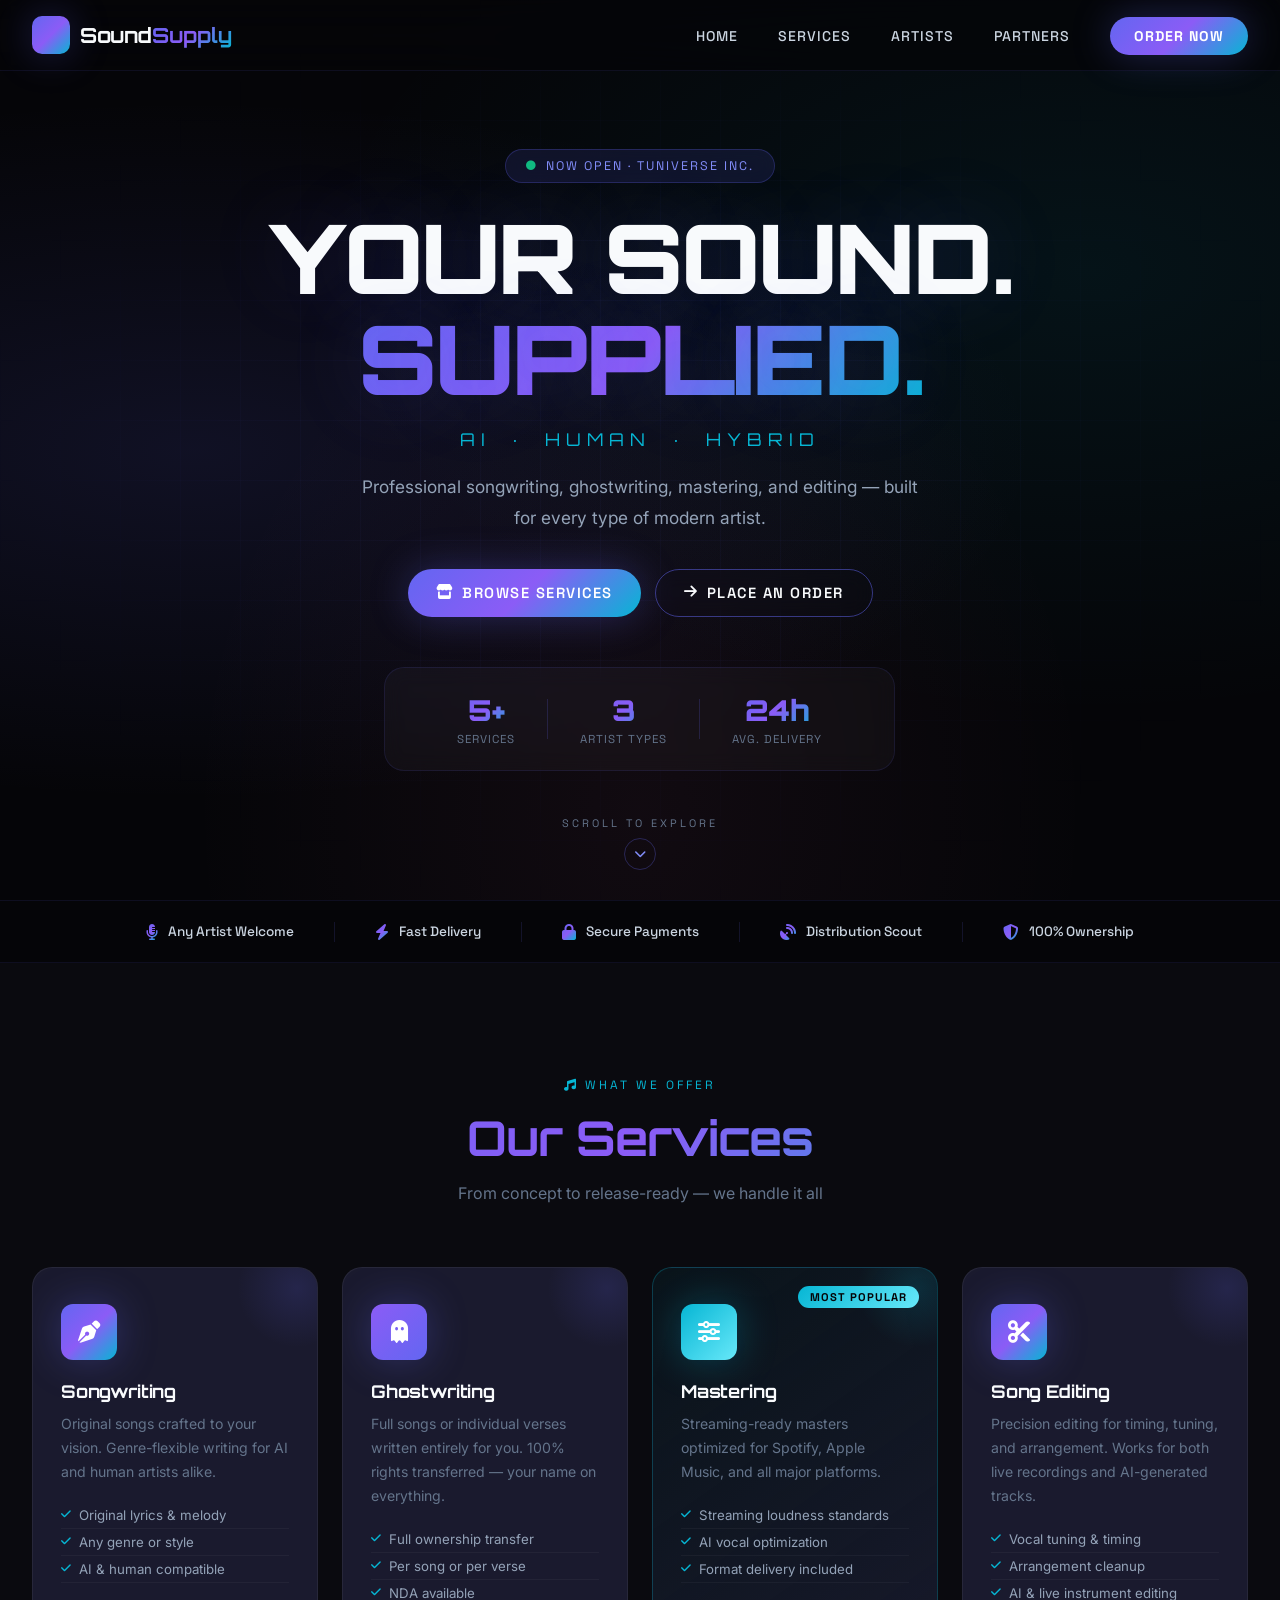
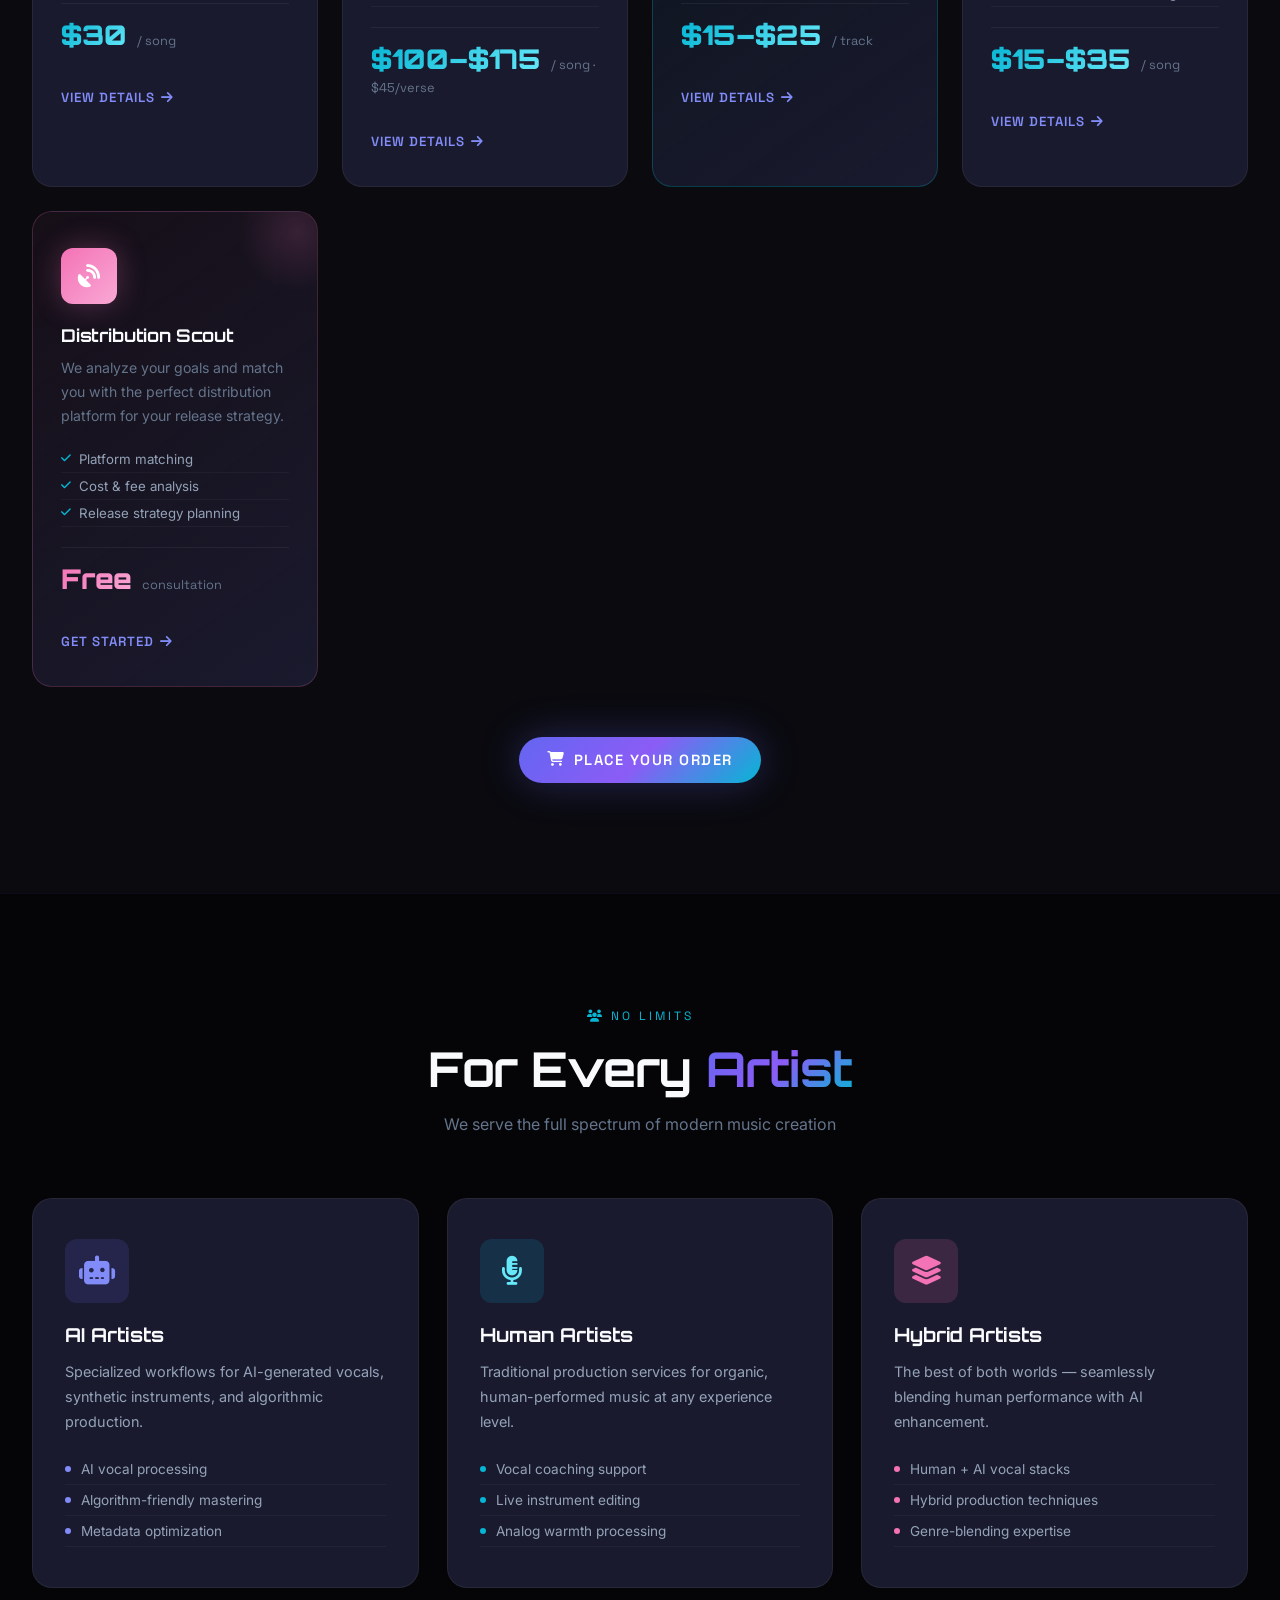
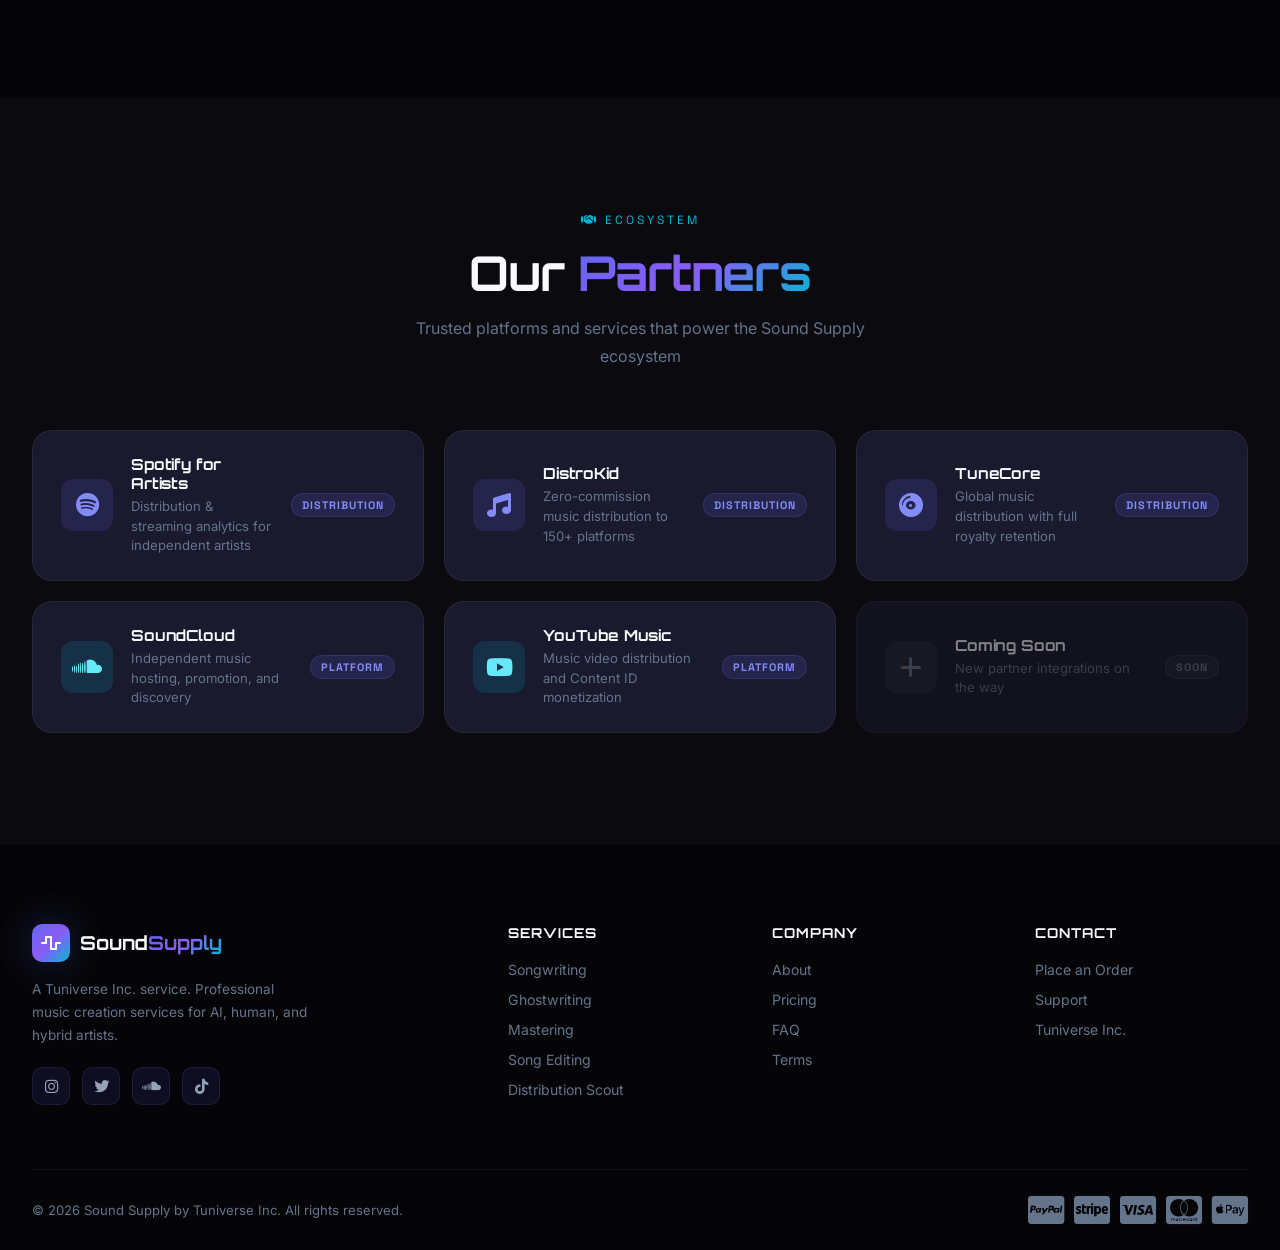
==== commit 6d9ac123: "Fix payment logos - use Font Awesome icons instead of broken image URLs" ====
--- a/index.html
+++ b/index.html
@@ -349,9 +349,11 @@
     <div class="footer-bottom">
       <p>© 2026 Sound Supply by Tuniverse Inc. All rights reserved.</p>
       <div class="footer-pay-icons">
-        <img src="https://upload.wikimedia.org/wikipedia/commons/5/5a/PayPal.svg" alt="PayPal">
-        <img src="https://upload.wikimedia.org/wikipedia/commons/2/2a/Stripe_logo%2C_revised_2016.svg" alt="Stripe">
-        <img src="https://upload.wikimedia.org/wikipedia/commons/4/41/Visa_Logo.png" alt="Visa">
+        <i class="fab fa-cc-paypal" title="PayPal"></i>
+        <i class="fab fa-cc-stripe" title="Stripe"></i>
+        <i class="fab fa-cc-visa" title="Visa"></i>
+        <i class="fab fa-cc-mastercard" title="Mastercard"></i>
+        <i class="fab fa-cc-apple-pay" title="Apple Pay"></i>
       </div>
     </div>
   </div>
--- a/styles.css
+++ b/styles.css
@@ -909,18 +909,13 @@
   gap: 10px;
 }
 
-.footer-pay-icons img {
-  height: 24px;
-  width: auto;
-  background: white;
-  padding: 3px 8px;
-  border-radius: 5px;
-  object-fit: contain;
-  opacity: 0.75;
-  transition: opacity 0.3s;
-}
-
-.footer-pay-icons img:hover { opacity: 1; }
+.footer-pay-icons i {
+  font-size: 2rem;
+  color: var(--gray-500);
+  transition: color 0.3s, transform 0.3s;
+}
+
+.footer-pay-icons i:hover { color: var(--primary-light); transform: translateY(-2px); }
 
 /* ORDER PAGE */
 .order-page {
@@ -1003,17 +998,13 @@
   flex-wrap: wrap;
 }
 
-.pay-logos img {
-  height: 26px;
-  background: white;
-  padding: 4px 8px;
-  border-radius: 6px;
-  object-fit: contain;
-  opacity: 0.85;
-  transition: all 0.3s;
-}
-
-.pay-logos img:hover { opacity: 1; transform: translateY(-1px); }
+.pay-logos i {
+  font-size: 2rem;
+  color: var(--gray-400);
+  transition: color 0.3s, transform 0.3s;
+}
+
+.pay-logos i:hover { color: var(--primary-light); transform: translateY(-2px); }
 
 .pay-btn {
   display: block;
